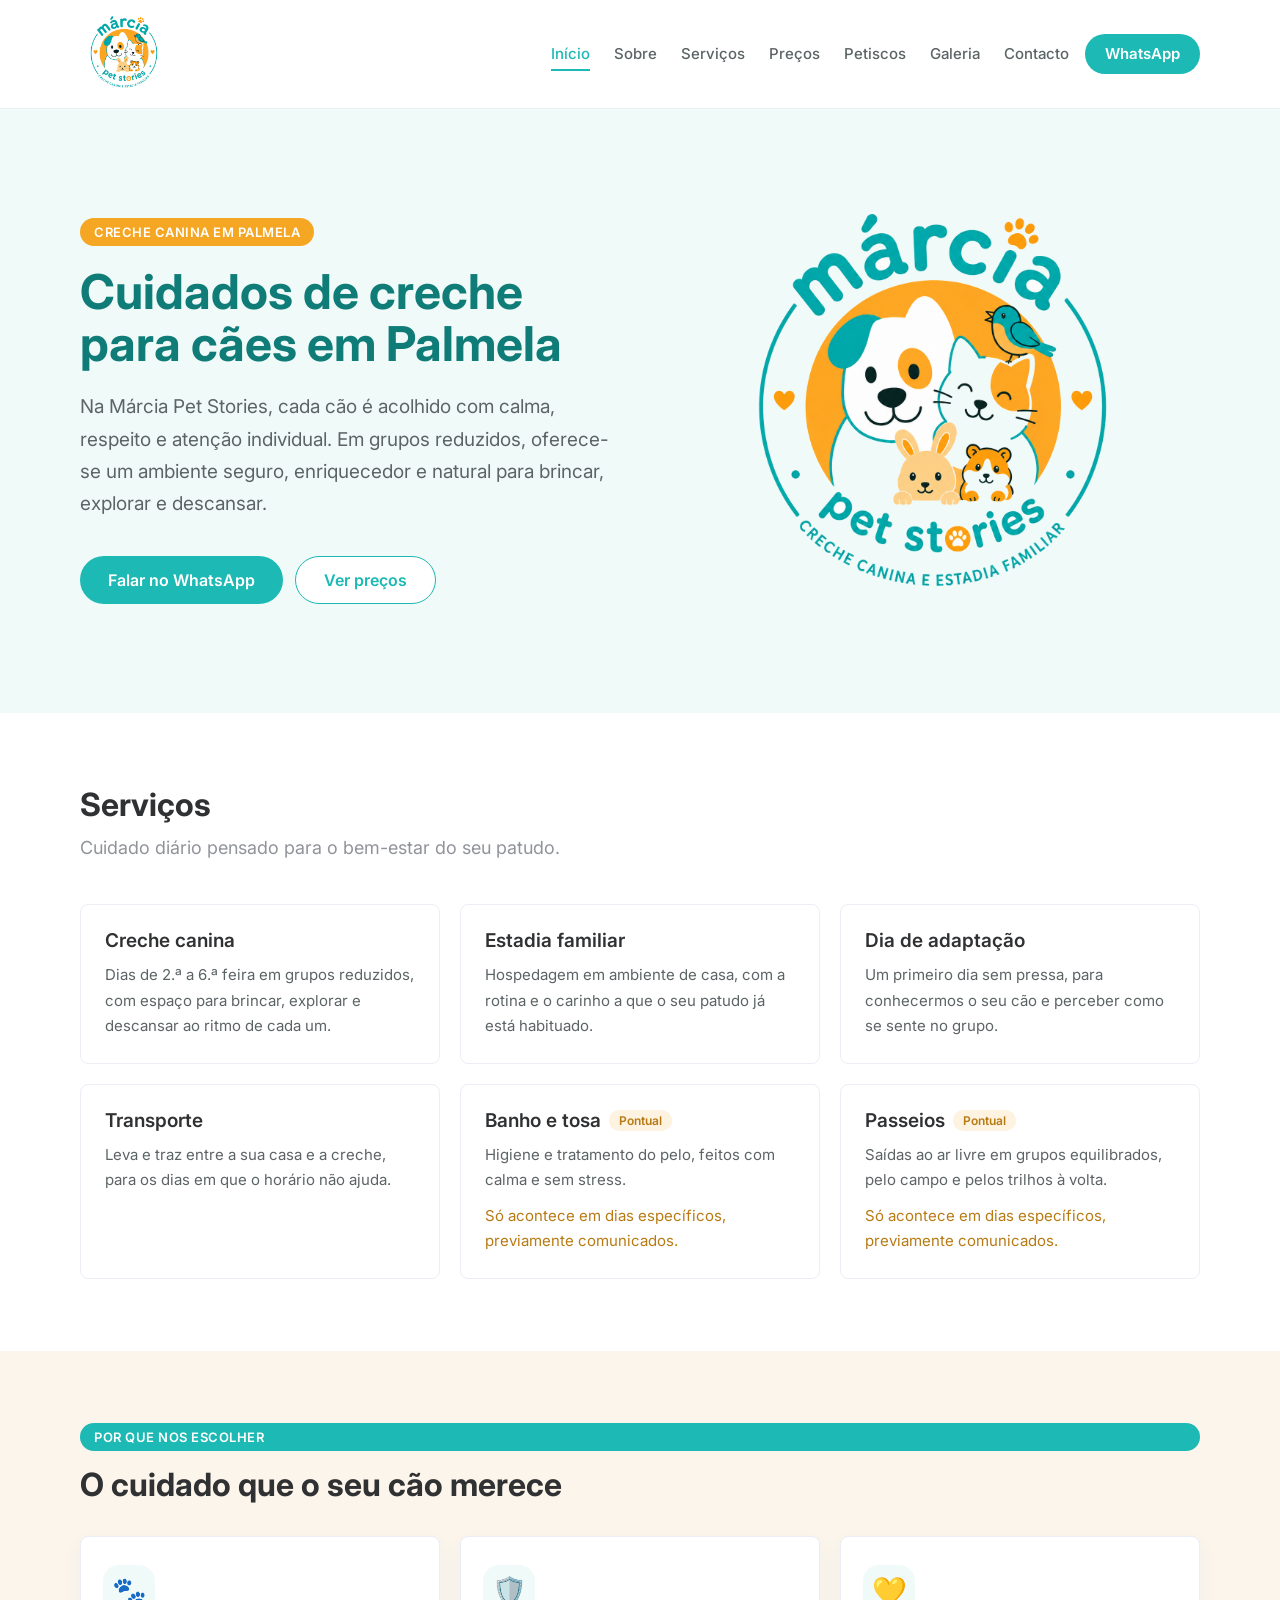
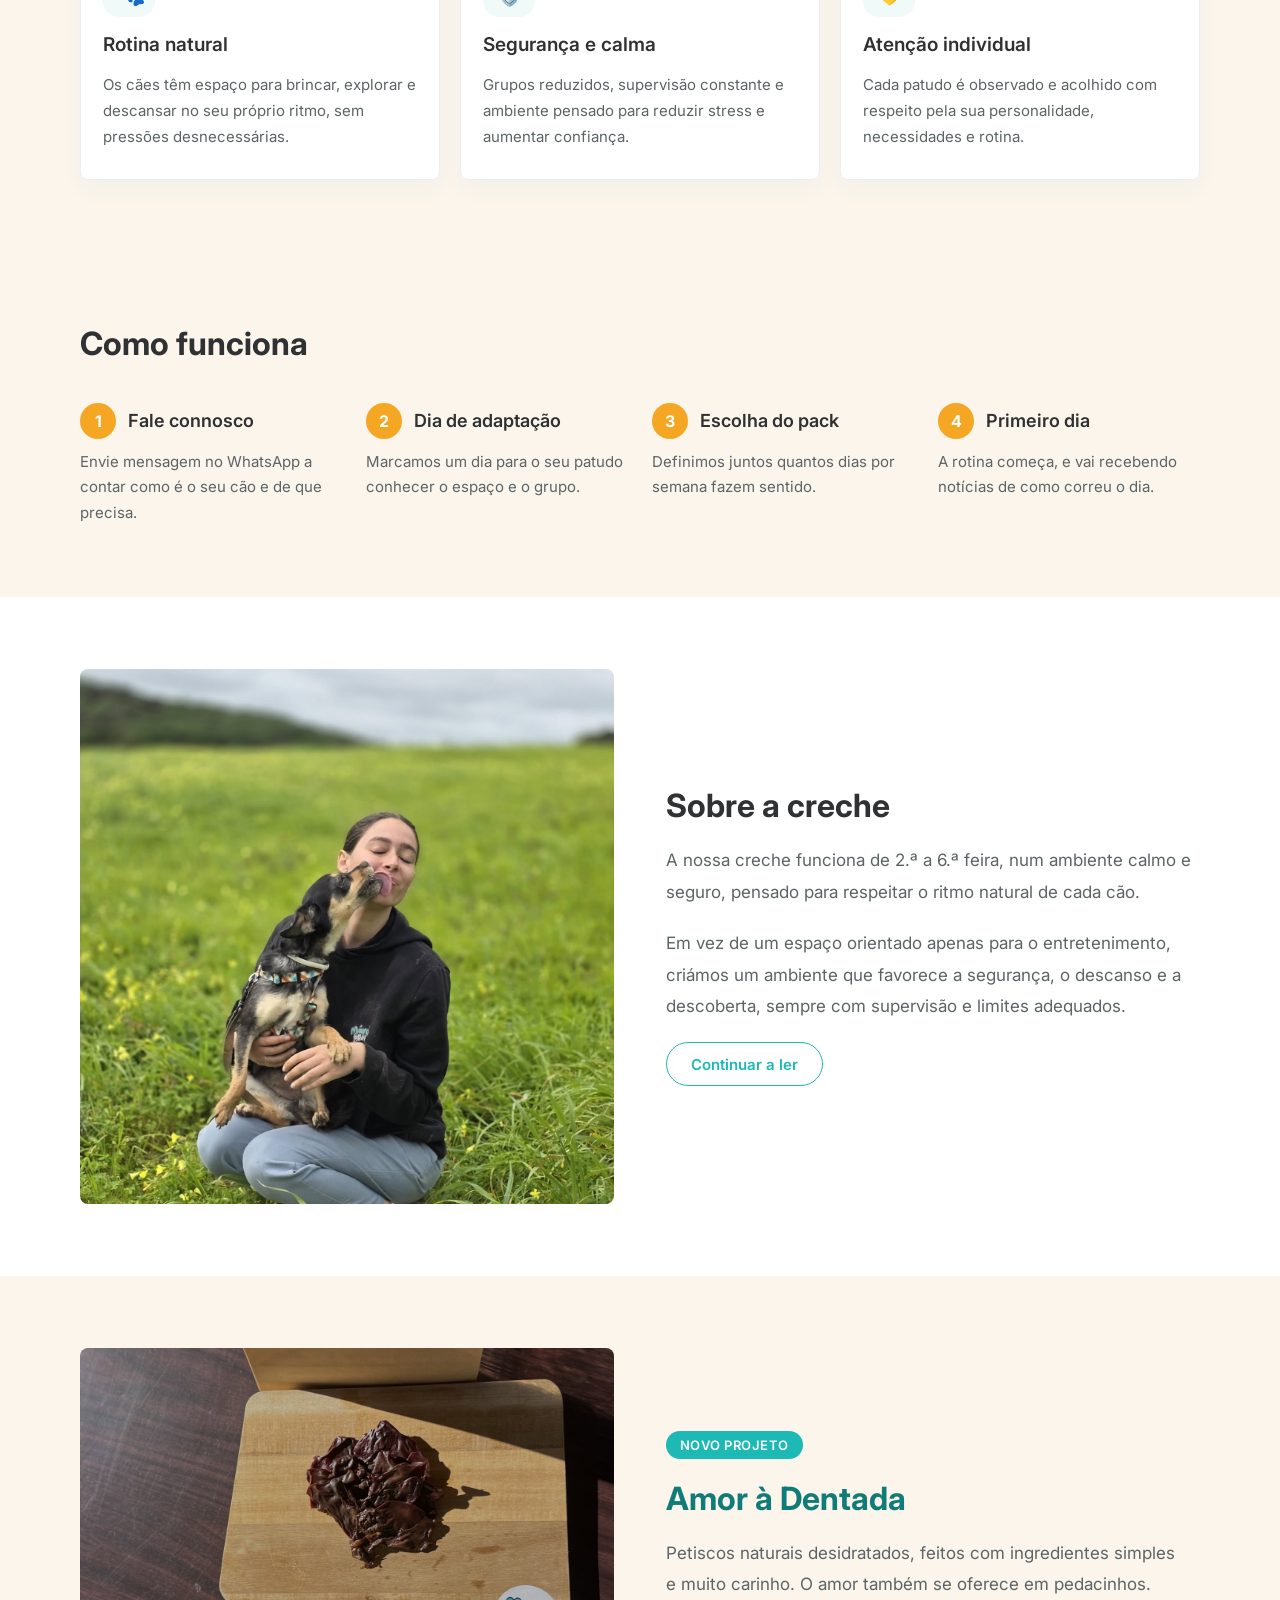
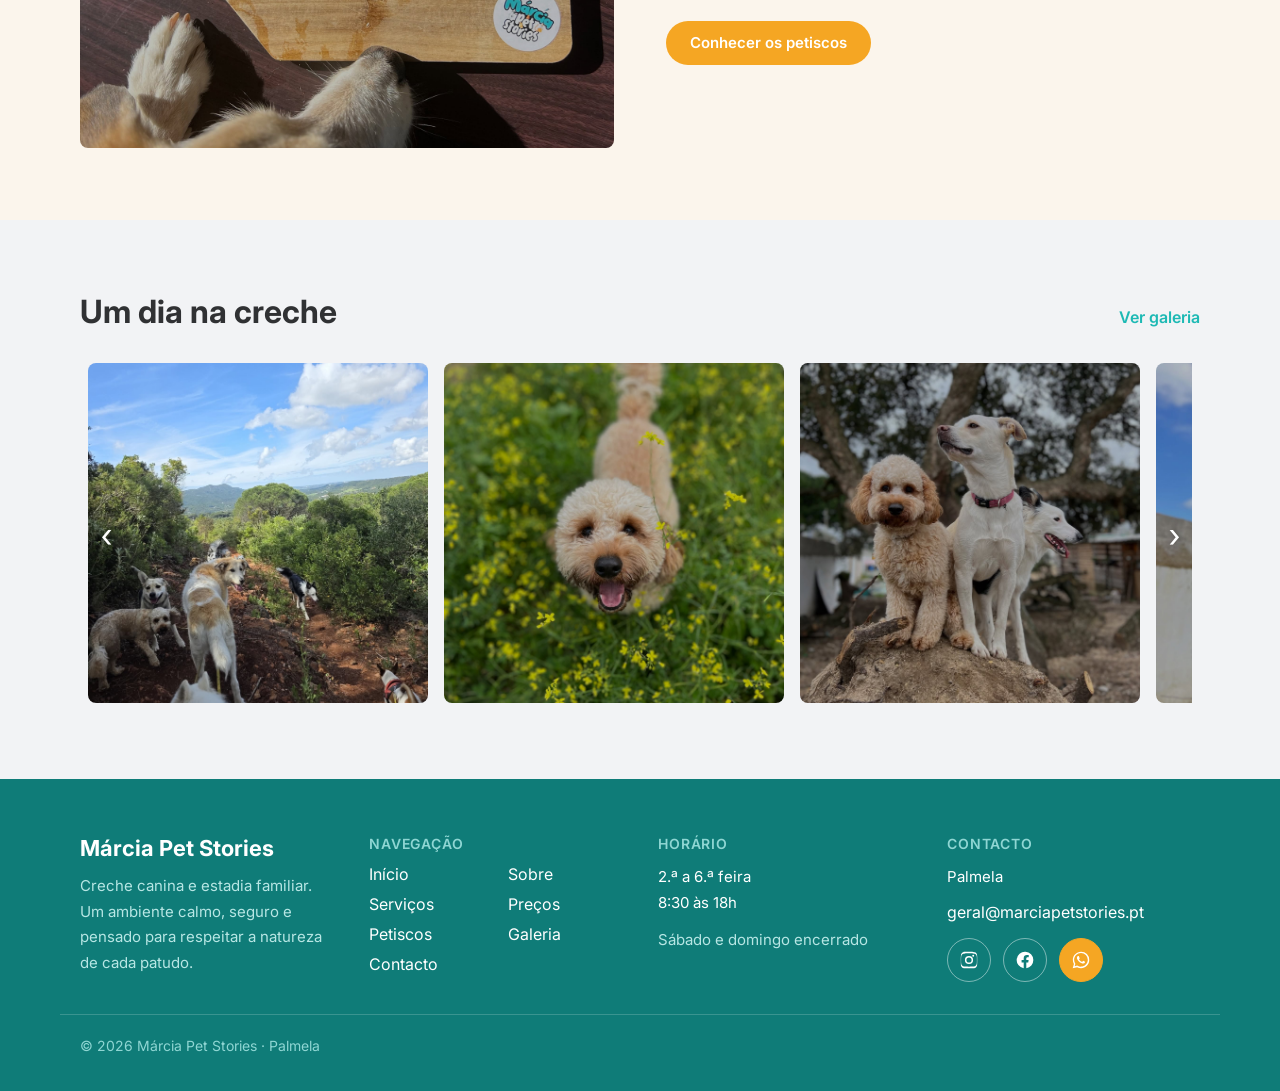
==== index.html @ 70091dde "Update index.html" ====
<!DOCTYPE html>
<html lang="pt-PT">
<head>
<meta charset="utf-8" />
<meta name="viewport" content="width=device-width, initial-scale=1" />
<meta name="theme-color" content="#1DB9B4" />
<meta name="robots" content="index,follow,max-image-preview:large,max-snippet:-1,max-video-preview:-1" />
<title>Creche canina em Palmela | Márcia Pet Stories</title>
<meta name="description" content="Creche canina em Palmela com rotina calma, grupos reduzidos, bem-estar e atenção individual para cada cão. Consulte preços, adaptação e estadia." />
<link rel="canonical" href="https://www.marciapetstories.pt/" />
<meta property="og:title" content="Creche canina em Palmela | Márcia Pet Stories" />
<meta property="og:description" content="Creche canina em Palmela com rotina calma, atenção individual e ambiente seguro para cães." />
<meta property="og:type" content="website" />
<meta property="og:url" content="https://www.marciapetstories.pt/" />
<meta property="og:image" content="https://www.marciapetstories.pt/img/logo.png" />
<meta property="og:locale" content="pt_PT" />
<meta property="og:site_name" content="Márcia Pet Stories" />
<meta name="twitter:card" content="summary_large_image" />
<meta name="twitter:title" content="Creche canina em Palmela | Márcia Pet Stories" />
<meta name="twitter:description" content="Rotina calma, grupos reduzidos e bem-estar para cães em Palmela." />
<meta name="twitter:image" content="https://www.marciapetstories.pt/img/logo.png" />
<link rel="preconnect" href="https://fonts.googleapis.com" />
<link rel="preconnect" href="https://fonts.gstatic.com" crossorigin />
<link href="https://fonts.googleapis.com/css2?family=Inter:wght@400;500;600;700&display=swap" rel="stylesheet" />
<link rel="icon" href="img/logo.png" />
<link rel="stylesheet" href="styles.css" />
<script type="application/ld+json">
{
  "@context": "https://schema.org",
  "@graph": [
    {
      "@type": "WebSite",
      "name": "Márcia Pet Stories",
      "url": "https://www.marciapetstories.pt/",
      "potentialAction": {
        "@type": "SearchAction",
        "target": "https://www.marciapetstories.pt/?q={search_term_string}",
        "query-input": "required name=search_term_string"
      }
    },
    {
      "@type": "LocalBusiness",
      "@id": "https://www.marciapetstories.pt/#business",
      "name": "Márcia Pet Stories",
      "image": "https://www.marciapetstories.pt/img/logo.png",
      "url": "https://www.marciapetstories.pt/",
      "telephone": "+351 910 688 326",
      "email": "geral@marciapetstories.pt",
      "priceRange": "€€",
      "address": {
        "@type": "PostalAddress",
        "addressLocality": "Palmela",
        "addressCountry": "PT"
      },
      "areaServed": ["Palmela", "Setúbal", "Almada"],
      "openingHoursSpecification": [{
        "@type": "OpeningHoursSpecification",
        "dayOfWeek": ["Monday", "Tuesday", "Wednesday", "Thursday", "Friday"],
        "opens": "08:30",
        "closes": "18:00"
      }],
      "sameAs": [
        "https://www.instagram.com/marciapetstories/",
        "https://www.facebook.com/profile.php?id=100092173143189"
      ]
    },
    {
      "@type": "FAQPage",
      "mainEntity": [
        {
          "@type": "Question",
          "name": "Qual é o horário da creche?",
          "acceptedAnswer": {
            "@type": "Answer",
            "text": "A creche funciona de segunda a sexta-feira, das 8:30 às 18:00."
          }
        },
        {
          "@type": "Question",
          "name": "Como são formados os grupos?",
          "acceptedAnswer": {
            "@type": "Answer",
            "text": "Os grupos são reduzidos e formados com cuidado, garantindo segurança, equilíbrio e respeito entre todos."
          }
        },
        {
          "@type": "Question",
          "name": "O meu cão pode experimentar primeiro?",
          "acceptedAnswer": {
            "@type": "Answer",
            "text": "Sim. Marcamos um dia de adaptação para conhecer o espaço, a rotina e a forma como o seu cão se sente no grupo."
          }
        }
      ]
    }
  ]
}
</script>
</head>
<body>

<header class="topo">
  <div class="wrap">
    <img class="logo" src="img/logo.png" alt="Márcia Pet Stories - creche canina em Palmela" data-ir="home" width="120" height="120" />
    <button class="icone-btn burger" id="abrir-menu" aria-label="Abrir menu">
      <svg width="22" height="22" viewBox="0 0 24 24" fill="currentColor" aria-hidden="true"><path d="M3 6h18v2H3V6Zm0 5h18v2H3v-2Zm0 5h18v2H3v-2Z"></path></svg>
    </button>
    <nav class="nav" id="nav-desktop"></nav>
    <a class="btn btn-teal btn-xs" id="wa-topo" href="https://wa.me/351910688326" target="_blank" rel="noopener noreferrer">WhatsApp</a>
  </div>
</header>

<div class="drawer" id="drawer">
  <div class="drawer-topo">
    <img class="drawer-logo" src="img/logo.png" alt="Márcia Pet Stories - creche canina em Palmela" width="120" height="120" />
    <button class="icone-btn" id="fechar-menu" aria-label="Fechar menu">
      <svg width="20" height="20" viewBox="0 0 24 24" fill="currentColor" aria-hidden="true"><path d="M18.3 5.71 12 12.01l-6.3-6.3-1.41 1.41 6.3 6.3-6.3 6.3 1.41 1.41 6.3-6.3 6.3 6.3 1.41-1.41-6.3-6.3 6.3-6.3-1.41-1.41Z"></path></svg>
    </button>
  </div>
  <nav id="nav-mobile"></nav>
  <a class="btn btn-teal wa" href="https://wa.me/351910688326" target="_blank" rel="noopener noreferrer">Falar no WhatsApp</a>
</div>

<main>
  <div class="wrap voltar" id="barra-voltar" hidden>
    <button class="btn btn-linha btn-sm" data-ir="home">← Voltar ao início</button>
  </div>

  <!-- ================= INÍCIO ================= -->
  <div class="pagina ativa" id="pg-home">
    <section class="fundo-teal hero">
      <div class="wrap duas">
        <div class="coluna">
          <span class="etiqueta laranja">Creche canina em Palmela</span>
          <h1>Cuidados de creche para cães em Palmela</h1>
          <p>Na Márcia Pet Stories, cada cão é acolhido com calma, respeito e atenção individual. Em grupos reduzidos, oferece-se um ambiente seguro, enriquecedor e natural para brincar, explorar e descansar.</p>
          <div class="social">
            <a class="btn btn-teal wa" href="https://wa.me/351910688326" target="_blank" rel="noopener noreferrer">Falar no WhatsApp</a>
            <button class="btn btn-linha" data-ir="precos">Ver preços</button>
          </div>
        </div>
        <img class="hero-logo" src="img/logo.png" alt="Márcia Pet Stories - creche canina em Palmela" width="460" height="460" loading="eager" />
      </div>
    </section>

    <section>
      <div class="wrap">
        <h2>Serviços</h2>
        <p class="sub">Cuidado diário pensado para o bem-estar do seu patudo.</p>
        <div class="grelha-servicos section-spaced" id="servicos-home"></div>
      </div>
    </section>

    <section class="fundo-creme">
      <div class="wrap">
        <div class="section-header">
          <span class="etiqueta teal">Por que nos escolher</span>
          <h2>O cuidado que o seu cão merece</h2>
        </div>
        <div class="feature-grid">
          <article class="feature-card">
            <div class="feature-icon">🐾</div>
            <h3>Rotina natural</h3>
            <p>Os cães têm espaço para brincar, explorar e descansar no seu próprio ritmo, sem pressões desnecessárias.</p>
          </article>
          <article class="feature-card">
            <div class="feature-icon">🛡️</div>
            <h3>Segurança e calma</h3>
            <p>Grupos reduzidos, supervisão constante e ambiente pensado para reduzir stress e aumentar confiança.</p>
          </article>
          <article class="feature-card">
            <div class="feature-icon">💛</div>
            <h3>Atenção individual</h3>
            <p>Cada patudo é observado e acolhido com respeito pela sua personalidade, necessidades e rotina.</p>
          </article>
        </div>
      </div>
    </section>

    <section class="fundo-creme">
      <div class="wrap">
        <h2 class="section-heading">Como funciona</h2>
        <div class="grelha-4" id="passos"></div>
      </div>
    </section>

    <section>
      <div class="wrap duas">
        <div class="foto r11"><img src="img/marcia.jpg" alt="Márcia com um dos patudos na creche canina em Palmela" width="900" height="900" loading="lazy" /></div>
        <div class="coluna">
          <h2>Sobre a creche</h2>
          <p class="lead-copy">A nossa creche funciona de 2.ª a 6.ª feira, num ambiente calmo e seguro, pensado para respeitar o ritmo natural de cada cão.</p>
          <p class="lead-copy">Em vez de um espaço orientado apenas para o entretenimento, criámos um ambiente que favorece a segurança, o descanso e a descoberta, sempre com supervisão e limites adequados.</p>
          <button class="btn btn-linha btn-sm" data-ir="sobre">Continuar a ler</button>
        </div>
      </div>
    </section>

    <section class="fundo-creme">
      <div class="wrap duas">
        <div class="foto r43"><img src="img/petisco-2.jpg" alt="Petiscos naturais desidratados Amor à Dentada" width="900" height="675" loading="lazy" /></div>
        <div class="coluna">
          <span class="etiqueta teal">Novo projeto</span>
          <h2 class="brand-title">Amor à Dentada</h2>
          <p class="lead-copy compact">Petiscos naturais desidratados, feitos com ingredientes simples e muito carinho. O amor também se oferece em pedacinhos.</p>
          <button class="btn btn-laranja btn-sm" data-ir="petiscos">Conhecer os petiscos</button>
        </div>
      </div>
    </section>

    <section class="fundo-cinza">
      <div class="wrap">
        <div class="cabeca-slider">
          <h2>Um dia na creche</h2>
          <button class="link-btn" data-ir="galeria">Ver galeria</button>
        </div>
        <div class="galeria-caixa">
          <button class="seta-flutuante esq" data-rail="rail-creche" data-dir="-1" aria-label="Anterior">‹</button>
          <button class="seta-flutuante dir" data-rail="rail-creche" data-dir="1" aria-label="Seguinte">›</button>
          <div class="rail" id="rail-creche"></div>
        </div>
      </div>
    </section>
  </div>

  <!-- ================= SOBRE ================= -->
  <div class="pagina" id="pg-sobre">
    <section class="section-tight">
      <div class="wrap duas align-start">
        <div class="coluna">
          <h2>Sobre a creche</h2>
          <p class="lead-copy">A nossa creche funciona de 2.ª a 6.ª feira num ambiente calmo, seguro e pensado para respeitar a natureza de cada cão.</p>
          <p class="lead-copy">Aqui, os cães têm espaço para brincar, explorar, observar, descansar e seguir o seu ritmo, sempre com supervisão adequada e limites que favorecem o bem-estar.</p>
          <p class="lead-copy">As atividades estão ligadas aos comportamentos naturais da espécie, promovendo bem-estar físico e emocional, sem pressões nem estímulos excessivos.</p>
          <p class="lead-copy">Os grupos são reduzidos e formados com cuidado, garantindo segurança, equilíbrio e respeito entre todos.</p>
          <p class="lead-copy">O objetivo é simples: proporcionar um dia positivo, tranquilo e enriquecedor, em que cada cão se sinta confortável, respeitado e feliz.</p>
        </div>
        <div class="foto r34"><img src="img/marcia.jpg" alt="Márcia com um dos patudos em ambiente seguro" width="900" height="1200" loading="lazy" /></div>
      </div>
    </section>
    <section>
      <div class="wrap grelha-3" id="valores"></div>
    </section>

    <section class="fundo-cinza">
      <div class="wrap">
        <div class="section-header center">
          <span class="etiqueta teal">Famílias acolhidas</span>
          <h2>Quem confia no cuidado da Márcia Pet Stories</h2>
        </div>
        <div class="testimonial-grid">
          <article class="testimonial-card">
            <div class="testimonial-photo placeholder-photo" aria-label="Foto do cão do cliente"></div>
            <p>O espaço transmite muita calma e a rotina foi pensada com muito cuidado. O nosso cão adapta-se facilmente e volta em casa muito mais tranquilo.</p>
            <div class="testimonial-author">
              <strong>Joana M.</strong>
              <span>Mãe de um cão adulto</span>
            </div>
          </article>
          <article class="testimonial-card">
            <div class="testimonial-photo placeholder-photo" aria-label="Foto do cão do cliente"></div>
            <p>Gostamos da atenção individual e da forma tranquila como os cães são recebidos. Sente-se que o bem-estar deles está mesmo no centro de tudo.</p>
            <div class="testimonial-author">
              <strong>Rui P.</strong>
              <span>Cliente recorrente</span>
            </div>
          </article>
          <article class="testimonial-card">
            <div class="testimonial-photo placeholder-photo" aria-label="Foto do cão do cliente"></div>
            <p>Uma creche que parece mais uma casa do que um espaço de atendimento. O equilíbrio entre segurança, repouso e liberdade é notável.</p>
            <div class="testimonial-author">
              <strong>Carla S.</strong>
              <span>Proprietária de 2 cães</span>
            </div>
          </article>
        </div>
      </div>
    </section>
  </div>

  <!-- ================= SERVIÇOS ================= -->
  <div class="pagina" id="pg-servicos">
    <section>
      <div class="wrap">
        <h2>Serviços</h2>
        <p class="sub">Creche, estadia e apoio no dia a dia do seu patudo.</p>
        <div class="grelha-2 service-grid" id="servicos-lista"></div>
      </div>
    </section>
    <section class="fundo-teal">
      <div class="wrap cta-panel center">
        <h2 class="brand-title">Não sabe qual o melhor para o seu cão?</h2>
        <p class="lead-copy compact center-copy">Fale connosco. Marcamos um dia de adaptação para perceber, sem pressa, o que faz sentido para o seu patudo.</p>
        <a class="btn btn-teal wa" href="https://wa.me/351910688326" target="_blank" rel="noopener noreferrer">Falar no WhatsApp</a>
      </div>
    </section>
  </div>

  <!-- ================= PREÇOS ================= -->
  <div class="pagina" id="pg-precos">
    <section>
      <div class="wrap">
        <h2>Preços</h2>
        <p class="sub">Packs mensais de creche, de 2.ª a 6.ª feira.</p>
        <div class="grelha-5 pricing-grid" id="packs"></div>

        <div class="avulso">
          <div class="avulso-copy">
            <h3 class="avulso-title">Dias avulso</h3>
            <p>Estes dias avulso são apenas para clientes que têm plano mensal, caso precisem de algum dia extra.</p>
          </div>
          <div class="avulso-price">
            <span class="avulso-label">2.ª a 6.ª feira</span>
            <span class="valor">13€</span>
          </div>
        </div>

        <h2 class="faq-title">Perguntas frequentes</h2>
        <div class="faq" id="faq"></div>
      </div>
    </section>
  </div>

  <!-- ================= PETISCOS ================= -->
  <div class="pagina" id="pg-petiscos">
    <section class="fundo-creme hero">
      <div class="wrap duas">
        <div class="coluna">
          <span class="etiqueta teal">Novo projeto</span>
          <h2>Amor à Dentada</h2>
          <p class="pet-subtitle">Petiscos naturais desidratados.</p>
          <p class="lead-copy">O amor também se oferece em pedacinhos.</p>
          <button type="button" class="btn btn-laranja" data-scroll="loja-inicio">Fazer encomenda</button>
        </div>
        <div class="foto r43"><img src="img/petisco-1.jpg" alt="Saqueta de petiscos naturais para cães" width="900" height="675" loading="lazy" /></div>
      </div>
    </section>

    <section>
      <div class="wrap">
        <h2>A história da marca</h2>
        <div class="story-block">
          <p class="lead-copy">O Amor à Dentada nasceu oficialmente hoje.</p>
          <p class="lead-copy">Os nossos desidratados já fizeram parte da Márcia Pet Stories no passado, mas sentíamos que lhes faltava uma identidade própria.</p>
          <p class="lead-copy">Hoje regressam com um nome que diz exatamente aquilo que queremos transmitir: o amor também se oferece em pedacinhos.</p>
          <p class="lead-copy">Feitos com ingredientes simples, naturais e muito carinho, para que cada dentada seja mais do que um petisco, seja uma forma de cuidar.</p>
          <p class="brand-line">Bem-vindos ao Amor à Dentada 🩵</p>
        </div>
      </div>
    </section>

    <section class="section-no-top" id="loja-inicio">
      <div class="wrap">
        <h2 class="store-title">Escolha os seus petiscos</h2>
        <p class="sub small-sub">Adicione ao carrinho e finalize a encomenda no WhatsApp.</p>
        <div class="loja shop-spacing" id="loja"></div>
      </div>
    </section>

    <section class="fundo-cinza">
      <div class="wrap">
        <h2 class="gallery-title">Os petiscos</h2>
        <div class="galeria-caixa">
          <button class="seta-flutuante esq" data-rail="fotos-petiscos" data-dir="-1" aria-label="Anterior">‹</button>
          <button class="seta-flutuante dir" data-rail="fotos-petiscos" data-dir="1" aria-label="Seguinte">›</button>
          <div class="rail" id="fotos-petiscos"></div>
        </div>
      </div>
    </section>

    <section class="fundo-creme">
      <div class="wrap cta-panel center compact-panel">
        <h2 class="brand-title">Quer experimentar?</h2>
        <p class="lead-copy compact center-copy">Escolha os seus petiscos e finalizamos a encomenda no WhatsApp.</p>
        <button type="button" class="btn btn-laranja" data-scroll="loja-inicio">Fazer encomenda</button>
      </div>
    </section>
  </div>

  <!-- ================= GALERIA ================= -->
  <div class="pagina" id="pg-galeria">
    <section>
      <div class="wrap">
        <h2>Galeria</h2>
        <p class="sub">Momentos reais dos nossos patudos.</p>
        <div class="galeria-caixa gallery-spacing">
          <button class="seta-flutuante esq" data-rail="rail-galeria" data-dir="-1" aria-label="Anterior">‹</button>
          <button class="seta-flutuante dir" data-rail="rail-galeria" data-dir="1" aria-label="Seguinte">›</button>
          <div class="rail" id="rail-galeria"></div>
        </div>
      </div>
    </section>
  </div>

  <!-- ================= CONTACTO ================= -->
  <div class="pagina" id="pg-contacto">
    <section>
      <div class="wrap">
        <h2>Contacto</h2>
        <p class="sub">Conte-nos sobre o seu patudo. Respondemos por WhatsApp.</p>
        <div class="duas contact-layout">

          <form class="form" id="form-reserva">
            <h2 class="contact-title">Pedido de reserva</h2>
            <div class="campo">
              <label for="f-nome">O seu nome</label>
              <input id="f-nome" name="nome" placeholder="Nome" />
            </div>
            <div class="campo">
              <label for="f-cao">Nome do cão</label>
              <input id="f-cao" name="cao" placeholder="Nome do patudo" />
            </div>
            <div class="campo">
              <label for="f-servico">Serviço</label>
              <select id="f-servico" name="servico">
                <option>Creche canina</option>
                <option>Estadia familiar</option>
                <option>Dia de adaptação</option>
                <option>Transporte</option>
                <option>Banho e tosa</option>
                <option>Passeios</option>
              </select>
            </div>
            <div class="campo">
              <label for="f-msg">Mensagem</label>
              <textarea id="f-msg" name="msg" rows="4" placeholder="Conte-nos um pouco sobre o seu cão e a sua necessidade"></textarea>
            </div>
            <button type="submit" class="btn btn-teal btn-sm">Enviar por WhatsApp</button>
          </form>

          <div class="contact-stack">
            <div class="caixa-teal">
              <h2>Horário</h2>
              <p class="contact-copy">A creche funciona de 2.ª a 6.ª feira, das 8:30 às 18h.</p>
              <p class="contact-copy"><a id="email-link" href="mailto:geral@marciapetstories.pt">geral@marciapetstories.pt</a></p>
              <div class="social">
                <a class="cheio wa" href="https://wa.me/351910688326" target="_blank" rel="noopener noreferrer" aria-label="WhatsApp"></a>
                <a class="linha ig" href="https://www.instagram.com/marciapetstories/" target="_blank" rel="noopener noreferrer" aria-label="Instagram"></a>
                <a class="linha fb" href="https://www.facebook.com/profile.php?id=100092173143189" target="_blank" rel="noopener noreferrer" aria-label="Facebook"></a>
              </div>
            </div>
            <div class="mapa-caixa">
              <header>
                <h2 class="map-title">Onde estamos</h2>
                <p class="map-local">Palmela</p>
              </header>
              <iframe title="Mapa de Palmela" loading="lazy" referrerpolicy="no-referrer-when-downgrade" src="https://www.openstreetmap.org/export/embed.html?bbox=-8.95%2C38.54%2C-8.85%2C38.60&amp;layer=mapnik"></iframe>
            </div>
          </div>
        </div>
      </div>
    </section>
  </div>
</main>

<footer>
  <div class="wrap grelha">
    <div class="bloco">
      <span class="marca">Márcia Pet Stories</span>
      <span class="claro">Creche canina e estadia familiar. Um ambiente calmo, seguro e pensado para respeitar a natureza de cada patudo.</span>
    </div>
    <div class="bloco">
      <span class="rotulo">Navegação</span>
      <div class="nav-rodape" id="nav-rodape"></div>
    </div>
    <div class="bloco">
      <span class="rotulo">Horário</span>
      <span class="footer-meta">2.ª a 6.ª feira<br />8:30 às 18h</span>
      <span class="claro">Sábado e domingo encerrado</span>
    </div>
    <div class="bloco">
      <span class="rotulo">Contacto</span>
      <span class="footer-meta">Palmela</span>
      <a id="email-rodape" href="mailto:geral@marciapetstories.pt">geral@marciapetstories.pt</a>
      <div class="social redes footer-social">
        <a class="ig" href="https://www.instagram.com/marciapetstories/" target="_blank" rel="noopener noreferrer" aria-label="Instagram"></a>
        <a class="fb" href="https://www.facebook.com/profile.php?id=100092173143189" target="_blank" rel="noopener noreferrer" aria-label="Facebook"></a>
        <a class="cheio wa" href="https://wa.me/351910688326" target="_blank" rel="noopener noreferrer" aria-label="WhatsApp"></a>
      </div>
    </div>
  </div>
  <div class="wrap fim">
    <span>© <span id="ano"></span> Márcia Pet Stories · Palmela</span>
  </div>
</footer>

<button type="button" class="fab-carrinho" id="fab-carrinho" hidden aria-label="Ver carrinho">
  <svg width="22" height="22" viewBox="0 0 24 24" fill="currentColor" aria-hidden="true"><path d="M2 3h3.2l.9 3.6H21l-2.2 8.1a2 2 0 0 1-1.93 1.47H8.9a2 2 0 0 1-1.94-1.5L4.44 5H2V3Zm4.6 5.6 1.6 6.4h8.4l1.7-6.4H6.6ZM9 18.5a1.75 1.75 0 1 1 0 3.5 1.75 1.75 0 0 1 0-3.5Zm7.5 0a1.75 1.75 0 1 1 0 3.5 1.75 1.75 0 0 1 0-3.5Z"></path></svg>
  <span id="fab-contador">0</span>
</button>

<div class="aviso-add" id="aviso-add" role="status" hidden></div>

<div class="carrinho-overlay" id="carrinho-overlay" hidden></div>
<aside class="carrinho" id="carrinho" aria-label="A sua encomenda">
  <div class="carrinho-topo">
    <h3>A sua encomenda</h3>
    <button class="icone-btn" id="fechar-carrinho" type="button" aria-label="Fechar">
      <svg width="20" height="20" viewBox="0 0 24 24" fill="currentColor" aria-hidden="true"><path d="M18.3 5.71 12 12.01l-6.3-6.3-1.41 1.41 6.3 6.3-6.3 6.3 1.41 1.41 6.3-6.3 6.3 6.3 1.41-1.41-6.3-6.3 6.3-6.3-1.41-1.41Z"></path></svg>
    </button>
  </div>
  <div class="carrinho-corpo" id="carrinho-corpo"></div>
</aside>

<script src="script.js"></script>
</body>
</html>
---- styles.css ----
/* Márcia Pet Stories — estilos */

html { scroll-behavior: auto; }

:root {
  --teal: #1DB9B4;
  --teal-dark: #0F7C78;
  --teal-soft: #F0FAF9;
  --teal-tint: #E8F8F7;
  --laranja: #F5A623;
  --laranja-dark: #B87A12;
  --creme: #FBF5EC;
  --texto: #303133;
  --texto-2: #5c6466;
  --texto-3: #909399;
  --borda: #EBEEF5;
  --borda-forte: #DCDFE6;
  --fundo: #F2F3F5;
  --raio: 8px;
  --ease: cubic-bezier(.645, .045, .355, 1);
}

*, *::before, *::after { box-sizing: border-box; }

body {
  margin: 0;
  background: #fff;
  font-family: Inter, 'Helvetica Neue', Helvetica, Arial, sans-serif;
  color: var(--texto);
  -webkit-font-smoothing: antialiased;
}

a { color: var(--teal); text-decoration: none; }
a:hover { color: #17968f; }
img { display: block; }
input, textarea, select, button { font-family: inherit; }

.wrap { max-width: 1160px; margin: 0 auto; padding-left: 20px; padding-right: 20px; }
.pagina { display: none; }
.pagina.ativa { display: block; }
.section-spaced { margin-top: 40px; }
.section-heading { margin-bottom: 40px; }
.section-tight { padding-bottom: 24px; }
.align-start { align-items: start; }
.lead-copy { font-size: 17px; line-height: 1.85; }
.compact { max-width: 30em; }
.center-copy { max-width: 34em; }
.brand-title { color: var(--teal-dark); }
.story-block { display: flex; flex-direction: column; gap: 20px; max-width: 56em; margin-top: 24px; }
.brand-line { font-size: 19px; line-height: 1.7; color: var(--teal-dark); font-weight: 600; }
.pet-subtitle { font-size: clamp(17px,2.2vw,20px); line-height: 1.6; color: #8a6a3a; font-weight: 500; }
.section-no-top { padding-top: 0; }
.service-grid { margin-top: 48px; }
.pricing-grid { margin-top: 48px; }
.gallery-spacing { margin-top: 48px; }
.contact-layout { align-items: start; margin-top: 48px; }
.contact-stack { display: flex; flex-direction: column; gap: 20px; }
.contact-title { font-size: 22px; }
.contact-copy { font-size: 16px; line-height: 1.75; }
.map-title { font-size: 20px; margin-bottom: 4px; }
.map-local { font-size: 15px; color: var(--texto-3); }
.avulso-copy { display: flex; flex-direction: column; gap: 6px; }
.avulso-title { font-size: 20px; }
.avulso-price { display: flex; align-items: baseline; gap: 10px; }
.avulso-label { font-size: 15px; color: #7a6a4d; }
.faq-title { margin: 64px 0 24px; }
.store-title { font-size: clamp(23px,3.4vw,30px); }
.small-sub { font-size: 16px; }
.shop-spacing { margin-top: 32px; }
.gallery-title { font-size: clamp(23px,3.4vw,30px); margin-bottom: 32px; }
.section-header { display: flex; flex-direction: column; gap: 14px; margin-bottom: 32px; }
.section-header.center { align-items: center; text-align: center; }
.section-header h2 { margin: 0; }
.feature-grid { display: grid; grid-template-columns: repeat(auto-fit, minmax(220px, 1fr)); gap: 20px; }
.feature-card {
  background: #fff;
  border: 1px solid var(--borda);
  border-radius: var(--raio);
  padding: 28px 22px;
  display: flex;
  flex-direction: column;
  gap: 16px;
  box-shadow: 0 8px 24px rgba(16, 124, 120, .04);
}
.feature-icon {
  width: 52px;
  height: 52px;
  border-radius: 16px;
  background: var(--teal-soft);
  display: flex;
  align-items: center;
  justify-content: center;
  font-size: 28px;
}
.feature-card h3 { font-size: 19px; color: var(--texto); }
.feature-card p { font-size: 15px; line-height: 1.75; }
.testimonial-grid { display: grid; grid-template-columns: repeat(auto-fit, minmax(220px, 1fr)); gap: 20px; }
.testimonial-card {
  background: #fff;
  border: 1px solid var(--borda);
  border-radius: var(--raio);
  padding: 18px 18px 20px;
  display: flex;
  flex-direction: column;
  gap: 14px;
  box-shadow: 0 6px 18px rgba(48, 49, 51, .04);
}
.testimonial-photo {
  width: 100%;
  aspect-ratio: 4 / 3;
  border-radius: 12px;
  overflow: hidden;
  background: linear-gradient(135deg, #dff8f6, #f7f0df);
  border: 1px solid rgba(16, 124, 120, .12);
}
.placeholder-photo {
  position: relative;
  display: flex;
  align-items: center;
  justify-content: center;
}
.placeholder-photo::before {
  content: "🐶";
  font-size: 42px;
  opacity: 0.6;
}
.testimonial-card p {
  margin: 0;
  font-size: 15px;
  line-height: 1.8;
  color: var(--texto-2);
}
.testimonial-author {
  display: flex;
  flex-direction: column;
  gap: 4px;
  margin-top: auto;
  padding-top: 6px;
  border-top: 1px solid var(--borda);
}
.testimonial-author strong { font-size: 15px; color: var(--texto); }
.testimonial-author span { font-size: 13px; color: var(--texto-3); }
.cta-panel { max-width: 900px; text-align: center; display: flex; flex-direction: column; align-items: center; gap: 20px; }
.compact-panel { gap: 18px; }
.footer-meta { font-size: 15px; line-height: 1.7; }
.footer-social { padding-top: 4px; }
.drawer-logo { height: 64px; width: auto; }

/* ---------- Cabeçalho ---------- */
.topo {
  position: sticky;
  top: 0;
  z-index: 50;
  background: rgba(255, 255, 255, .96);
  border-bottom: 1px solid var(--borda);
}
.topo .wrap {
  display: flex;
  align-items: center;
  gap: 16px;
  padding-top: 10px;
  padding-bottom: 10px;
  flex-wrap: wrap;
}
.logo { height: clamp(56px, 9vw, 88px); width: auto; cursor: pointer; }
.nav {
  display: flex;
  gap: clamp(12px, 2vw, 24px);
  margin-left: auto;
  flex-wrap: wrap;
  justify-content: flex-end;
}
.nav a,
.nav button {
  padding: 6px 0;
  background: none;
  border: none;
  border-bottom: 2px solid transparent;
  color: var(--texto-2);
  font-size: 15px;
  font-weight: 500;
  cursor: pointer;
  transition: color .2s, transform .2s var(--ease), font-weight .2s;
  text-decoration: none;
  display: inline-flex;
  align-items: center;
}
.nav a:hover,
.nav button:hover { transform: scale(1.08); font-weight: 700; color: var(--teal); }
.nav a.atual,
.nav button.atual { color: var(--teal); border-bottom-color: var(--teal); }

.icone-btn {
  display: inline-flex;
  align-items: center;
  justify-content: center;
  width: 44px;
  height: 44px;
  border-radius: 22px;
  background: #fff;
  border: 1px solid var(--borda-forte);
  color: var(--teal);
  cursor: pointer;
}
.burger { display: inline-flex; margin-left: auto; }

/* ---------- Botões ---------- */
.btn {
  display: inline-flex;
  align-items: center;
  justify-content: center;
  height: 48px;
  padding: 0 28px;
  border-radius: 24px;
  font-size: 16px;
  font-weight: 600;
  border: none;
  cursor: pointer;
  transition: transform .2s var(--ease), font-weight .2s, background .2s, color .2s;
}
.btn:hover { transform: scale(1.06); font-weight: 700; }
.btn { text-align: center; height: auto; min-height: 48px; padding-top: 10px; padding-bottom: 10px; line-height: 1.3; }
.btn-sm { min-height: 44px; }
.btn-xs { min-height: 40px; }
.btn-teal { background: var(--teal); color: #fff; }
.btn-teal:hover { color: #fff; }
.btn-laranja { background: var(--laranja); color: #fff; }
.btn-laranja:hover { color: #fff; }
.btn-linha { background: #fff; color: var(--teal); border: 1px solid var(--teal); }
.btn-sm { height: auto; padding-left: 24px; padding-right: 24px; border-radius: 22px; font-size: 15px; }
.btn-xs { height: auto; padding-left: 20px; padding-right: 20px; border-radius: 20px; font-size: 15px; white-space: nowrap; }

.voltar { padding-top: 20px; padding-bottom: 24px; }

/* ---------- Menu mobile ---------- */
.drawer {
  position: fixed;
  top: 0;
  right: 0;
  bottom: 0;
  width: 66.6667%;
  z-index: 100;
  background: #fff;
  display: none;
  flex-direction: column;
  padding: 20px;
  overflow-y: auto;
  box-shadow: 0 0 24px rgba(0, 0, 0, .18);
}
.drawer.aberto { display: flex; }
.drawer-topo { display: flex; align-items: center; justify-content: space-between; gap: 16px; }
.drawer nav { display: flex; flex-direction: column; padding-top: 32px; }
.drawer nav a,
.drawer nav button {
  background: none;
  border: none;
  border-bottom: 1px solid var(--borda);
  padding: 18px 4px;
  color: var(--texto-2);
  font-size: 19px;
  font-weight: 600;
  text-align: left;
  cursor: pointer;
  text-decoration: none;
  display: block;
}
.drawer nav a.atual,
.drawer nav button.atual { color: var(--teal); }
.drawer .btn { margin-top: 32px; min-height: 52px; border-radius: 26px; font-size: 17px; text-align: center; }

/* ---------- Secções ---------- */
section { padding-top: clamp(44px, 7vw, 72px); padding-bottom: clamp(44px, 7vw, 72px); }
.fundo-teal { background: var(--teal-soft); }
.fundo-creme { background: var(--creme); }
.fundo-cinza { background: var(--fundo); }

h1 { margin: 0; font-size: clamp(30px, 5.4vw, 48px); line-height: 1.1; font-weight: 700; }
h2 { margin: 0; font-size: clamp(24px, 3.6vw, 32px); font-weight: 700; }
h3 { margin: 0; font-size: 19px; font-weight: 600; }
p { margin: 0; line-height: 1.8; color: var(--texto-2); }

.sub { font-size: 18px; color: var(--texto-3); margin-top: 8px; }
.duas {
  display: grid;
  grid-template-columns: 1fr;
  gap: clamp(28px, 4vw, 56px);
  align-items: center;
}
.coluna { display: flex; flex-direction: column; gap: 20px; align-items: flex-start; }

.etiqueta {
  display: inline-block;
  font-size: 13px;
  font-weight: 600;
  letter-spacing: .04em;
  text-transform: uppercase;
  padding: 6px 14px;
  border-radius: 20px;
  color: #fff;
}
.etiqueta.laranja { background: var(--laranja); }
.etiqueta.teal { background: var(--teal); }

.hero h1 { color: var(--teal-dark); text-wrap: balance; max-width: 573px; }
.hero p { font-size: clamp(16px, 2vw, 19px); line-height: 1.7; max-width: 570px; }
.hero .social { margin-top: 16px; }
.hero-logo { width: 100%; max-width: 460px; height: auto; margin: 0 auto; }

.foto { border-radius: var(--raio); overflow: hidden; background: var(--borda); }
.foto img { width: 100%; height: 100%; object-fit: cover; }
.r43 { aspect-ratio: 4/3; }
.r11 { aspect-ratio: 1/1; }
.r34 { aspect-ratio: 3/4; }

/* ---------- Cartões ---------- */
.grelha-3 { display: grid; grid-template-columns: 1fr; gap: 20px; }
.grelha-2 { display: grid; grid-template-columns: 1fr; gap: 20px; }
.grelha-4 { display: grid; grid-template-columns: 1fr; gap: 24px; }
.grelha-5 { display: grid; grid-template-columns: 1fr; gap: 16px; }
.grelha-fotos { display: grid; grid-template-columns: 1fr; gap: 16px; }

.cartao {
  background: #fff;
  border: 1px solid var(--borda);
  border-radius: var(--raio);
  padding: 24px;
  display: flex;
  flex-direction: column;
  gap: 10px;
}
.numero {
  width: 44px;
  height: 44px;
  border-radius: 22px;
  background: var(--teal-tint);
  display: flex;
  align-items: center;
  justify-content: center;
  color: var(--teal);
  font-size: 18px;
  font-weight: 700;
  flex: none;
}
.numero.laranja { background: var(--laranja); color: #fff; width: 36px; height: 36px; font-size: 16px; }
.titulo-linha { display: flex; align-items: center; gap: 8px; flex-wrap: wrap; }
.tag-pontual {
  background: #FDF3E0;
  color: var(--laranja-dark);
  font-size: 12px;
  font-weight: 600;
  padding: 3px 10px;
  border-radius: 20px;
}
.nota { font-size: 14px; line-height: 1.6; color: var(--laranja-dark); }
.cartao p, .passo p { font-size: 15px; line-height: 1.7; }
.passo { display: flex; flex-direction: column; gap: 10px; }
.passo-topo { display: flex; align-items: center; gap: 12px; }
.passo-topo .numero { flex: none; }

/* ---------- Preços ---------- */
.pack {
  background: #fff;
  border: 1px solid var(--borda);
  border-radius: var(--raio);
  padding: 28px 20px;
  display: flex;
  flex-direction: column;
  gap: 12px;
  align-items: center;
  text-align: center;
}
.pack.destaque { border-color: var(--teal); }
.pack .freq { font-size: 13px; font-weight: 600; letter-spacing: .04em; text-transform: uppercase; color: var(--texto-3); }
.pack .valor { font-size: clamp(30px, 4vw, 38px); font-weight: 700; color: var(--teal-dark); line-height: 1; }
.pack .mes { font-size: 14px; color: var(--texto-3); }
.pack .top { background: var(--laranja); color: #fff; font-size: 12px; font-weight: 600; padding: 4px 12px; border-radius: 20px; }

.avulso {
  margin-top: 32px;
  background: #FFF8EC;
  border: 1px solid #F7DFB4;
  border-radius: var(--raio);
  padding: 28px;
  display: flex;
  flex-wrap: wrap;
  gap: 24px;
  align-items: center;
  justify-content: space-between;
}
.avulso p { font-size: 15px; line-height: 1.7; color: #7a6a4d; max-width: 46em; }
.avulso .valor { font-size: clamp(28px, 3.8vw, 34px); font-weight: 700; color: var(--laranja-dark); }

/* ---------- FAQ ---------- */
.faq { display: flex; flex-direction: column; gap: 12px; max-width: 820px; }
.faq-item { background: #fff; border: 1px solid var(--borda); border-radius: var(--raio); overflow: hidden; }
.faq-item button {
  width: 100%;
  text-align: left;
  background: none;
  border: none;
  padding: 20px 24px;
  font-size: 17px;
  font-weight: 600;
  color: var(--texto);
  cursor: pointer;
  display: flex;
  justify-content: space-between;
  gap: 16px;
  align-items: center;
}
.faq-item button span { color: var(--teal); font-size: 20px; font-weight: 400; flex: none; }
.faq-item p { padding: 0 24px 22px; font-size: 16px; line-height: 1.75; display: none; }
.faq-item.aberto p { display: block; }

/* ---------- Sliders ---------- */
.rail {
  display: flex;
  gap: 16px;
  overflow-x: auto;
  scroll-snap-type: x mandatory;
  scrollbar-width: none;
  padding-bottom: 4px;
}
.rail::-webkit-scrollbar { display: none; }
.rail > * { flex: none; width: clamp(220px, 30vw, 340px); scroll-snap-align: start; }
.setas { display: flex; gap: 10px; align-items: center; }
.seta {
  width: 40px;
  height: 40px;
  border-radius: 20px;
  background: #fff;
  border: 1px solid var(--borda-forte);
  color: var(--teal);
  font-size: 18px;
  cursor: pointer;
  transition: border-color .2s;
}
.seta:hover { border-color: var(--teal); }
.cabeca-slider {
  display: flex;
  align-items: baseline;
  justify-content: space-between;
  gap: 24px;
  margin-bottom: 32px;
  flex-wrap: wrap;
}
.link-btn { background: none; border: none; color: var(--teal); font-size: 16px; font-weight: 600; cursor: pointer; padding: 0 0 0 8px; }

.galeria-caixa { position: relative; padding: 0 8px; }
.seta-flutuante {
  display: flex;
  position: absolute;
  top: 50%;
  transform: translateY(-50%);
  z-index: 2;
  width: 44px;
  height: 44px;
  align-items: center;
  justify-content: center;
  background: transparent;
  border: none;
  color: #fff;
  font-size: 34px;
  line-height: 1;
  cursor: pointer;
  text-shadow: 0 1px 6px rgba(0, 0, 0, .5);
}
.seta-flutuante.esq { left: 4px; }
.seta-flutuante.dir { right: 4px; }

#rail-galeria > *, #fotos-petiscos > * { width: clamp(240px, 26vw, 320px); }
.grelha-servicos { display: grid; grid-template-columns: repeat(auto-fit, minmax(320px, 1fr)); gap: 20px; }
@media (max-width: 600px) {
  #rail-galeria > *, #fotos-petiscos > * { width: 100%; }
}

/* ---------- Petiscos ---------- */
.catalogo { display: grid; grid-template-columns: repeat(auto-fit, minmax(260px, 1fr)); gap: 20px; align-items: start; }
.grupo { background: #fff; border: 1px solid var(--borda); border-radius: var(--raio); overflow: hidden; }
.grupo header { padding: 18px 24px; background: var(--creme); border-bottom: 1px solid #F0E3CE; }
.grupo header h3 { font-size: 17px; color: #8a6a3a; }
.grupo ul { list-style: none; margin: 0; padding: 8px 24px 20px; }
.grupo li { padding: 14px 0; border-bottom: 1px solid #F5F7FA; display: flex; flex-direction: column; gap: 4px; }
.grupo li strong { font-size: 16px; font-weight: 600; }
.grupo li span { font-size: 15px; color: var(--texto-2); }

/* ---------- Contacto ---------- */
.form {
  background: #fff;
  border: 1px solid var(--borda);
  border-radius: var(--raio);
  padding: clamp(20px, 4vw, 32px);
  display: flex;
  flex-direction: column;
  gap: 20px;
}
.campo { display: flex; flex-direction: column; gap: 6px; }
.campo label { font-size: 14px; font-weight: 500; color: var(--texto-2); }
.campo input, .campo select, .campo textarea {
  border: 1px solid var(--borda-forte);
  border-radius: 4px;
  font-size: 15px;
  color: var(--texto);
  outline: none;
  padding: 0 12px;
  height: 40px;
}
.campo textarea { padding: 10px 12px; height: auto; resize: vertical; }
.campo input:focus, .campo select:focus, .campo textarea:focus { border-color: var(--teal); }

.caixa-teal { background: var(--teal-soft); border-radius: var(--raio); padding: 28px; display: flex; flex-direction: column; gap: 14px; align-items: flex-start; }
.caixa-teal h2 { font-size: 22px; color: var(--teal-dark); }
.mapa-caixa { border: 1px solid var(--borda); border-radius: var(--raio); overflow: hidden; }
.mapa-caixa header { padding: 20px 24px; border-bottom: 1px solid var(--borda); }
.mapa-caixa iframe { display: block; width: 100%; height: 260px; border: 0; }
.social { display: flex; gap: 12px; flex-wrap: wrap; align-items: center; }
.social a.cheio {
  display: inline-flex;
  align-items: center;
  justify-content: center;
  width: 44px;
  height: 44px;
  border-radius: 22px;
  background: var(--teal);
  color: #fff;
  transition: background .2s;
}
.social a.cheio:hover { background: var(--laranja); color: #fff; }
.social a.linha {
  display: inline-flex;
  align-items: center;
  justify-content: center;
  width: 44px;
  height: 44px;
  border-radius: 22px;
  border: 1px solid var(--teal);
  color: var(--teal);
  transition: background .2s, color .2s;
}
.social a.linha:hover { background: var(--laranja); border-color: var(--laranja); color: #fff; }

/* ---------- Rodapé ---------- */
footer { background: var(--teal-dark); color: #fff; }
footer .wrap.grelha {
  display: grid;
  grid-template-columns: repeat(auto-fit, minmax(200px, 1fr));
  gap: 36px;
  align-items: start;
  padding-top: clamp(40px, 6vw, 56px);
  padding-bottom: 32px;
}
footer .marca { font-size: 22px; font-weight: 700; }
footer .rotulo { font-size: 14px; font-weight: 600; letter-spacing: .06em; text-transform: uppercase; color: #8FD6D3; }
footer .bloco { display: flex; flex-direction: column; gap: 12px; align-items: flex-start; }
footer p, footer span.claro { font-size: 15px; line-height: 1.7; color: #B7E6E4; }
footer .nav-rodape { display: grid; grid-template-columns: 1fr 1fr; gap: 10px 24px; width: 100%; }
footer .nav-rodape button {
  background: none;
  border: none;
  padding: 0;
  color: #fff;
  font-size: 15px;
  cursor: pointer;
  text-align: left;
  transform-origin: left center;
  transition: transform .2s var(--ease), font-weight .2s, color .2s;
}
footer .nav-rodape button:hover { transform: scale(1.08); font-weight: 700; color: #FFD79A; }
footer a { color: #fff; }
footer a:hover { color: #FFD79A; }
footer .redes a {
  display: inline-flex;
  align-items: center;
  justify-content: center;
  width: 44px;
  height: 44px;
  border-radius: 22px;
  border: 1px solid rgba(255, 255, 255, .45);
  transition: background .2s, border-color .2s;
}
footer .redes a:hover { background: var(--laranja); border-color: var(--laranja); color: #fff; }
footer .redes a.cheio { background: var(--laranja); border-color: var(--laranja); }
footer .redes a.cheio:hover { background: #dd9219; border-color: #dd9219; }
footer .fim { border-top: 1px solid rgba(255, 255, 255, .18); padding-top: 20px; padding-bottom: 36px; }
footer .fim span { font-size: 14px; color: #8FD6D3; }

/* ---------- Responsivo ---------- */
@media (min-width: 700px) {
  .duas { grid-template-columns: repeat(2, minmax(0, 1fr)); }
  .grelha-3 { grid-template-columns: repeat(2, minmax(0, 1fr)); }
  .grelha-2 { grid-template-columns: repeat(2, minmax(0, 1fr)); }
  .grelha-4 { grid-template-columns: repeat(2, minmax(0, 1fr)); }
  .grelha-5 { grid-template-columns: repeat(2, minmax(0, 1fr)); }
  .grelha-fotos { grid-template-columns: repeat(2, minmax(0, 1fr)); }
}

@media (min-width: 900px) {
  .nav, .topo .btn { display: flex !important; }
  .burger { display: none; }
  .grelha-3 { grid-template-columns: repeat(3, minmax(0, 1fr)); }
  .grelha-4 { grid-template-columns: repeat(4, minmax(0, 1fr)); }
  .grelha-5 { grid-template-columns: repeat(5, minmax(0, 1fr)); }
  .grelha-fotos { grid-template-columns: repeat(auto-fit, minmax(260px, 1fr)); }
}

@media (max-width: 899px) {
  .hero .duas { display: flex; flex-direction: column; }
  .hero .hero-logo { order: -1; }
  .nav, .topo .btn { display: none !important; }
  .grelha-fotos {
    display: flex;
    overflow-x: auto;
    scroll-snap-type: x mandatory;
    scrollbar-width: none;
    gap: 12px;
  }
  .grelha-fotos::-webkit-scrollbar { display: none; }
  .grelha-fotos > * { flex: none; width: calc(50% - 6px); scroll-snap-align: center; }
  .seta-flutuante { display: flex; }
}

@media (max-width: 600px) {
  .grelha-fotos > * { width: 100%; }
  .drawer { width: 70%; }
}


/* ---------- Loja Amor à Dentada ---------- */
.loja { display: flex; flex-direction: column; gap: 40px; }
.loja-grupo header { padding-bottom: 10px; border-bottom: 1px solid #F0E3CE; margin-bottom: 20px; }
.loja-grupo header h3 { font-size: 17px; color: #8a6a3a; }
.loja-cartoes { display: grid; grid-template-columns: repeat(auto-fill, minmax(260px, 1fr)); gap: 18px; align-items: stretch; grid-auto-rows: 1fr; }

.produto {
  height: 100%;
  background: #fff;
  border: 1px solid var(--borda);
  border-radius: var(--raio);
  overflow: hidden;
  display: flex;
  flex-direction: column;
}
.produto .foto-prod {
  aspect-ratio: 4 / 3;
  background: var(--creme);
  display: flex;
  align-items: center;
  justify-content: center;
  font-size: 40px;
}
.produto .foto-prod img { width: 100%; height: 100%; object-fit: cover; display: block; }
.produto .corpo { padding: 16px 18px 18px; display: flex; flex-direction: column; gap: 10px; flex: 1; }
.produto h4 { font-size: 16px; font-weight: 600; margin: 0; }
.produto .desc { font-size: 14px; line-height: 1.6; color: var(--texto-2); margin: 0; }
.variantes { margin-top: auto; display: grid; grid-auto-flow: column; grid-auto-columns: 1fr; gap: 6px; }
.variante {
  display: flex;
  flex-direction: column;
  align-items: center;
  gap: 2px;
  padding: 8px 6px;
  border: 1px solid var(--borda-forte);
  border-radius: var(--raio);
  background: #fff;
  cursor: pointer;
  font-family: inherit;
  min-height: 46px;
}
.variante .rot { font-size: 13px; color: var(--texto-2); }
.variante .pre { font-size: 14px; font-weight: 600; color: var(--texto); }
.variante:hover { border-color: var(--teal); }
.variante.ativa { border-color: var(--teal); background: var(--teal-soft); }
.variante.ativa .rot { color: var(--teal-dark); }
.variante.ativa .pre { color: var(--teal-dark); }
.produto .variante-unica { margin-top: auto; font-size: 15px; font-weight: 600; color: var(--teal-dark); }
.produto .btn { width: 100%; }

/* FAB */
.fab-carrinho {
  position: fixed;
  right: 18px;
  bottom: calc(18px + env(safe-area-inset-bottom));
  z-index: 60;
  border: 0;
  cursor: pointer;
  background: var(--laranja);
  color: #fff;
  border-radius: 999px;
  height: 58px;
  padding: 0 22px 0 18px;
  display: inline-flex;
  align-items: center;
  gap: 10px;
  font-family: inherit;
  font-size: 16px;
  font-weight: 600;
  box-shadow: 0 8px 22px rgba(0,0,0,.18);
  transition: transform .2s var(--ease);
}
.fab-carrinho:hover { transform: scale(1.06); }
.fab-carrinho[hidden] { display: none; }
.fab-carrinho span {
  background: #fff;
  color: var(--laranja-dark);
  border-radius: 999px;
  min-width: 24px;
  height: 24px;
  display: inline-flex;
  align-items: center;
  justify-content: center;
  font-size: 14px;
  font-weight: 700;
  padding: 0 6px;
}

/* Aviso "adicionado" */
.aviso-add {
  position: fixed;
  right: 18px;
  bottom: calc(88px + env(safe-area-inset-bottom));
  z-index: 61;
  max-width: min(340px, calc(100vw - 36px));
  background: #fff;
  border: 1px solid var(--borda);
  border-left: 4px solid var(--teal);
  border-radius: var(--raio);
  box-shadow: 0 10px 28px rgba(0,0,0,.14);
  padding: 12px 14px;
  display: flex;
  align-items: center;
  gap: 10px;
  opacity: 0;
  transform: translateY(10px);
  transition: opacity .25s var(--ease), transform .25s var(--ease);
}
.aviso-add[hidden] { display: none; }
.aviso-add.visivel { opacity: 1; transform: translateY(0); }
.aviso-add .visto-mini {
  flex: none;
  width: 22px; height: 22px; border-radius: 50%;
  background: var(--teal); color: #fff;
  display: flex; align-items: center; justify-content: center;
  font-size: 13px;
}
.aviso-add .txt { font-size: 14px; line-height: 1.45; color: var(--texto-2); }
.aviso-add .txt b { color: var(--texto); font-weight: 600; }
.aviso-add button {
  flex: none;
  margin-left: auto;
  background: none; border: 0; cursor: pointer;
  font-family: inherit; font-size: 14px; font-weight: 600;
  color: var(--teal-dark);
  text-decoration: underline;
  padding: 0;
}

@keyframes pulsa-fab {
  0% { transform: scale(1); }
  40% { transform: scale(1.14); }
  100% { transform: scale(1); }
}
.fab-carrinho.pulsa { animation: pulsa-fab .45s var(--ease); }

.continuar {
  background: #fff;
  border: 1px dashed var(--teal);
  color: var(--teal-dark);
  border-radius: var(--raio);
  font-family: inherit;
  font-size: 15px;
  font-weight: 600;
  padding: 12px;
  min-height: 46px;
  cursor: pointer;
}
.continuar:hover { background: var(--teal-soft); }
.acoes-carrinho { display: flex; flex-direction: column; gap: 8px; }
.limpar {
  background: none;
  border: 0;
  cursor: pointer;
  font-family: inherit;
  font-size: 14px;
  color: var(--texto-2);
  text-decoration: underline;
  padding: 4px;
  align-self: center;
}
.limpar:hover { color: #C0392B; }
.aviso-entrega {
  margin: 0;
  background: var(--creme);
  border-radius: var(--raio);
  padding: 12px 14px;
  font-size: 13px;
  line-height: 1.6;
  color: #8a6a3a;
}

/* Gaveta do carrinho */
.carrinho-overlay {
  position: fixed;
  inset: 0;
  background: rgba(0,0,0,.5);
  z-index: 70;
}
.carrinho-overlay[hidden] { display: none; }
.carrinho {
  position: fixed;
  top: 0;
  right: 0;
  width: min(420px, 100%);
  height: 100dvh;
  background: #fff;
  z-index: 80;
  transform: translateX(100%);
  transition: transform .3s var(--ease);
  overflow-y: auto;
  -webkit-overflow-scrolling: touch;
  display: flex;
  flex-direction: column;
}
.carrinho.aberto { transform: translateX(0); }
.carrinho-topo {
  position: sticky;
  top: 0;
  z-index: 2;
  background: var(--teal);
  color: #fff;
  padding: 16px 18px;
  display: flex;
  align-items: center;
  justify-content: space-between;
  gap: 12px;
}
.carrinho-topo h3 { font-size: 18px; margin: 0; color: #fff; }
.carrinho-topo .icone-btn { background: transparent; color: #fff; border-color: rgba(255,255,255,.6); }
.carrinho-topo .icone-btn:hover { background: rgba(255,255,255,.18); }
.carrinho-corpo {
  padding: 18px 18px calc(24px + env(safe-area-inset-bottom));
  display: flex;
  flex-direction: column;
  gap: 18px;
  overflow-x: hidden;
}
.carrinho-corpo .campo { min-width: 0; }
.carrinho-corpo .campo input,
.carrinho-corpo .campo select,
.carrinho-corpo .campo textarea { width: 100%; min-width: 0; box-sizing: border-box; background: #fff; font-family: inherit; }

.linha-item {
  border: 1px solid var(--borda);
  border-radius: var(--raio);
  background: #fff;
  padding: 14px;
  display: flex;
  flex-direction: column;
  gap: 10px;
}
.linha-item .cabeca { display: flex; justify-content: space-between; gap: 12px; align-items: flex-start; }
.linha-item strong { font-size: 15px; font-weight: 600; }
.linha-item .var { font-size: 13px; color: var(--texto-2); display: block; margin-top: 2px; }
.linha-item .subtotal { font-size: 15px; font-weight: 700; color: var(--teal-dark); white-space: nowrap; }
.linha-item .base { display: flex; align-items: center; justify-content: space-between; gap: 12px; }
.stepper { display: inline-flex; align-items: center; border: 1px solid var(--borda-forte); border-radius: 999px; overflow: hidden; }
.stepper button {
  width: 38px;
  height: 38px;
  border: 0;
  background: #fff;
  cursor: pointer;
  font-size: 18px;
  font-family: inherit;
  color: var(--teal-dark);
}
.stepper button:hover { background: var(--teal-soft); }
.stepper span { min-width: 32px; text-align: center; font-size: 15px; font-weight: 600; }
.remover { background: none; border: 0; cursor: pointer; font-family: inherit; font-size: 14px; color: var(--texto-2); text-decoration: underline; padding: 0; }
.remover:hover { color: #C0392B; }

.carrinho-total {
  margin-top: 4px;
  display: flex;
  flex-direction: column;
  gap: 6px;
  padding: 14px 16px;
  background: var(--teal-soft);
  border-radius: var(--raio);
  color: var(--teal-dark);
}
.linha-total { display: flex; justify-content: space-between; align-items: baseline; font-size: 15px; }
.linha-total.grande { font-size: 16px; font-weight: 600; padding-top: 8px; border-top: 1px solid rgba(15,124,120,.18); }
.linha-total b { font-size: 20px; }

.info-entrega {
  margin: -8px 0 0;
  font-size: 14px;
  line-height: 1.55;
  color: var(--texto-2);
}
.info-entrega[hidden] { display: none; }
.info-entrega.ok { color: var(--teal-dark); font-weight: 600; }
.info-entrega.erro { color: #C0392B; }

.carrinho-vazio { text-align: center; color: var(--texto-2); font-size: 15px; padding: 40px 10px; line-height: 1.7; }

.modo-botoes { display: grid; grid-template-columns: repeat(3, 1fr); gap: 8px; }
.modo-botoes button { padding: 12px 6px; font-size: 13px; line-height: 1.35; }
.par-campos { display: grid; grid-template-columns: 1fr 1fr; gap: 12px; min-width: 0; }
.par-campos > * { min-width: 0; }
.modo-botoes button {
  border: 1px solid var(--borda-forte);
  background: #fff;
  border-radius: var(--raio);
  padding: 12px 10px;
  font-family: inherit;
  font-size: 14px;
  font-weight: 500;
  color: var(--texto-2);
  cursor: pointer;
  min-height: 46px;
}
.modo-botoes button.ativo { border-color: var(--teal); background: var(--teal-soft); color: var(--teal-dark); font-weight: 600; }

.btn-wa { background: #25D366; color: #fff; }
.btn-wa:hover { color: #fff; }
.erro-checkout { color: #C0392B; font-size: 14px; margin: 0; }

.sucesso { text-align: center; display: flex; flex-direction: column; align-items: center; gap: 14px; padding: 30px 6px; }
.sucesso .visto {
  width: 64px; height: 64px; border-radius: 50%;
  background: #25D366; color: #fff;
  display: flex; align-items: center; justify-content: center;
  font-size: 32px;
}
.sucesso h3 { font-size: 21px; color: var(--teal-dark); margin: 0; }
.sucesso p { font-size: 15px; line-height: 1.7; color: var(--texto-2); margin: 0; max-width: 30em; }
.sucesso .dica { font-size: 13px; color: var(--texto-2); }
.sucesso a.recurso { font-size: 14px; color: var(--teal-dark); }

@media (max-width: 600px) {
  .loja-cartoes { grid-template-columns: 1fr 1fr; gap: 12px; }
  .produto .foto-prod { aspect-ratio: 1 / 1; font-size: 30px; }
  .produto .corpo { padding: 12px 12px 14px; gap: 8px; }
  .produto h4 { font-size: 15px; }
  .produto .desc { font-size: 13px; }
  .variante { padding: 6px 4px; min-height: 42px; }
  .variante .rot { font-size: 12px; }
  .variante .pre { font-size: 13px; }
  .produto .btn { font-size: 14px; min-height: 42px; padding-left: 12px; padding-right: 12px; }
  .carrinho { width: 100%; }
}


/* Sem barra de rolagem horizontal (a gaveta vive fora do ecrã) */
html, body { overflow-x: hidden; max-width: 100%; }
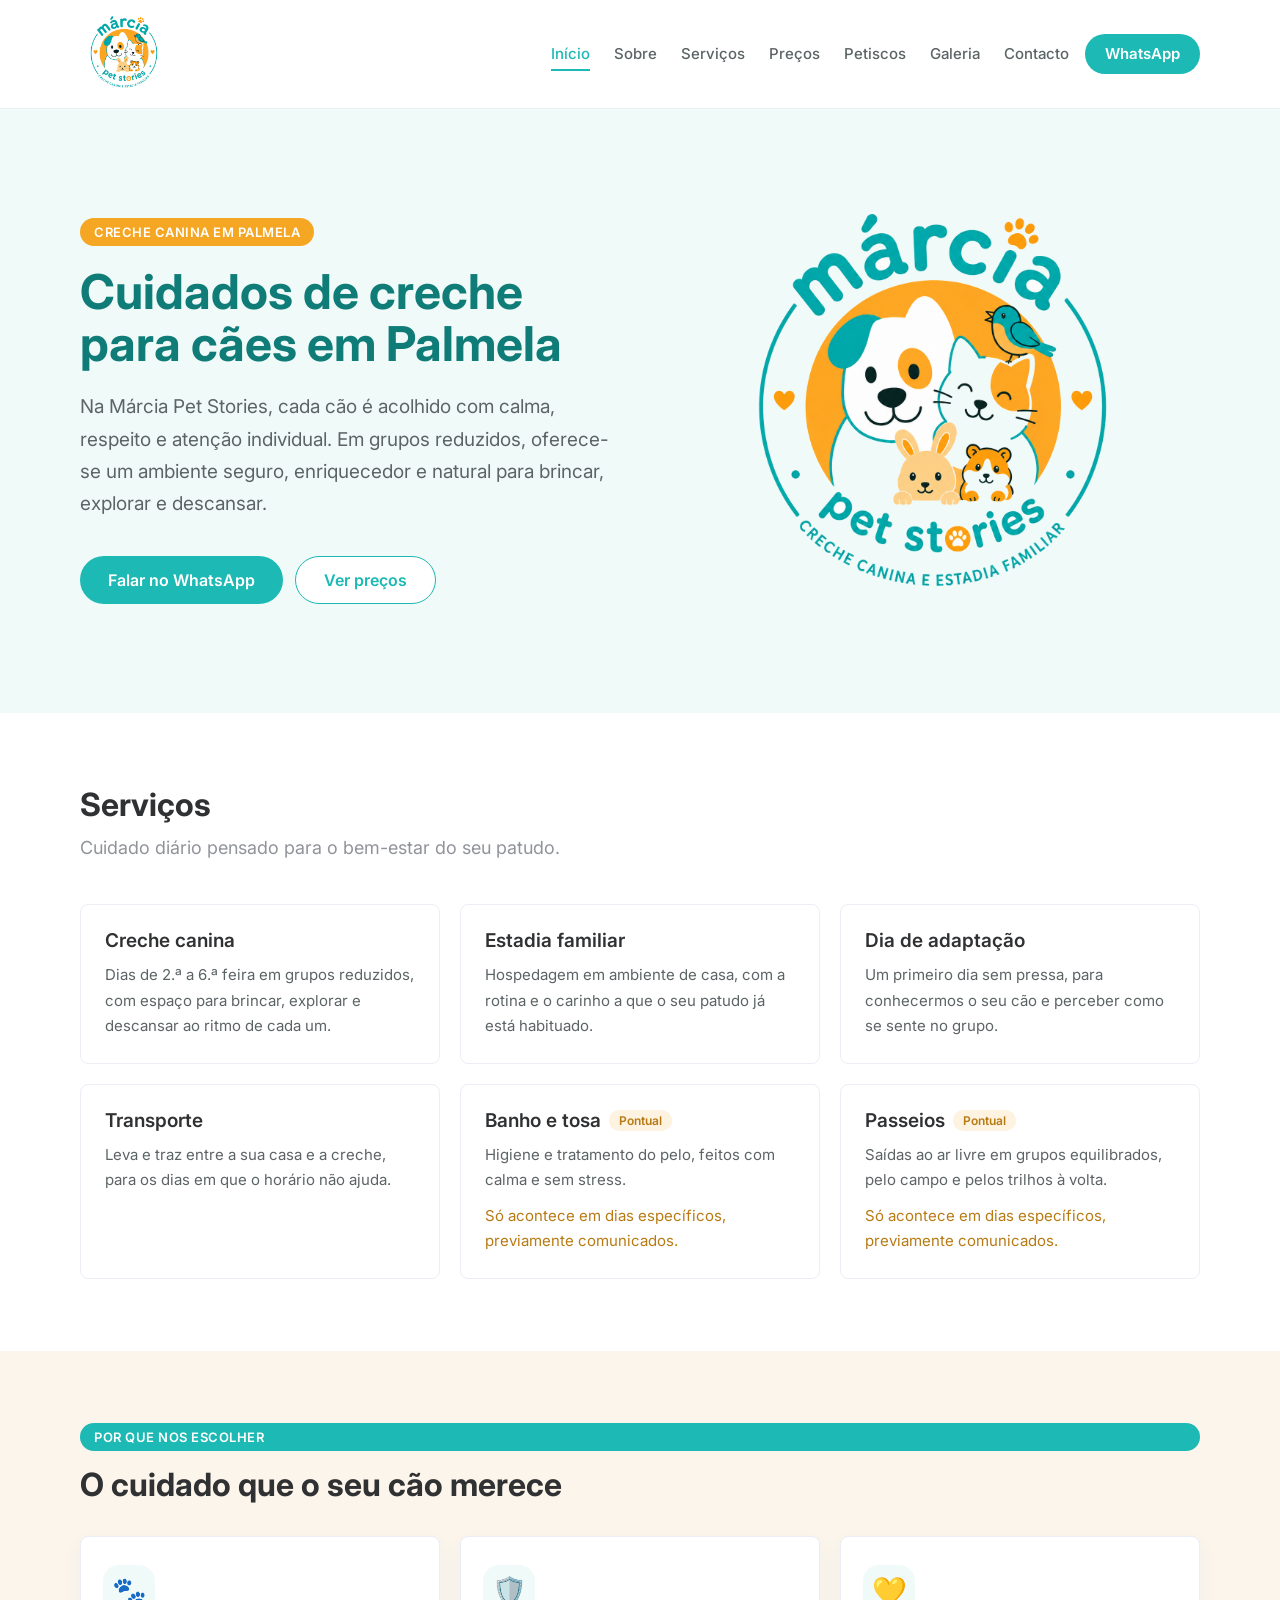
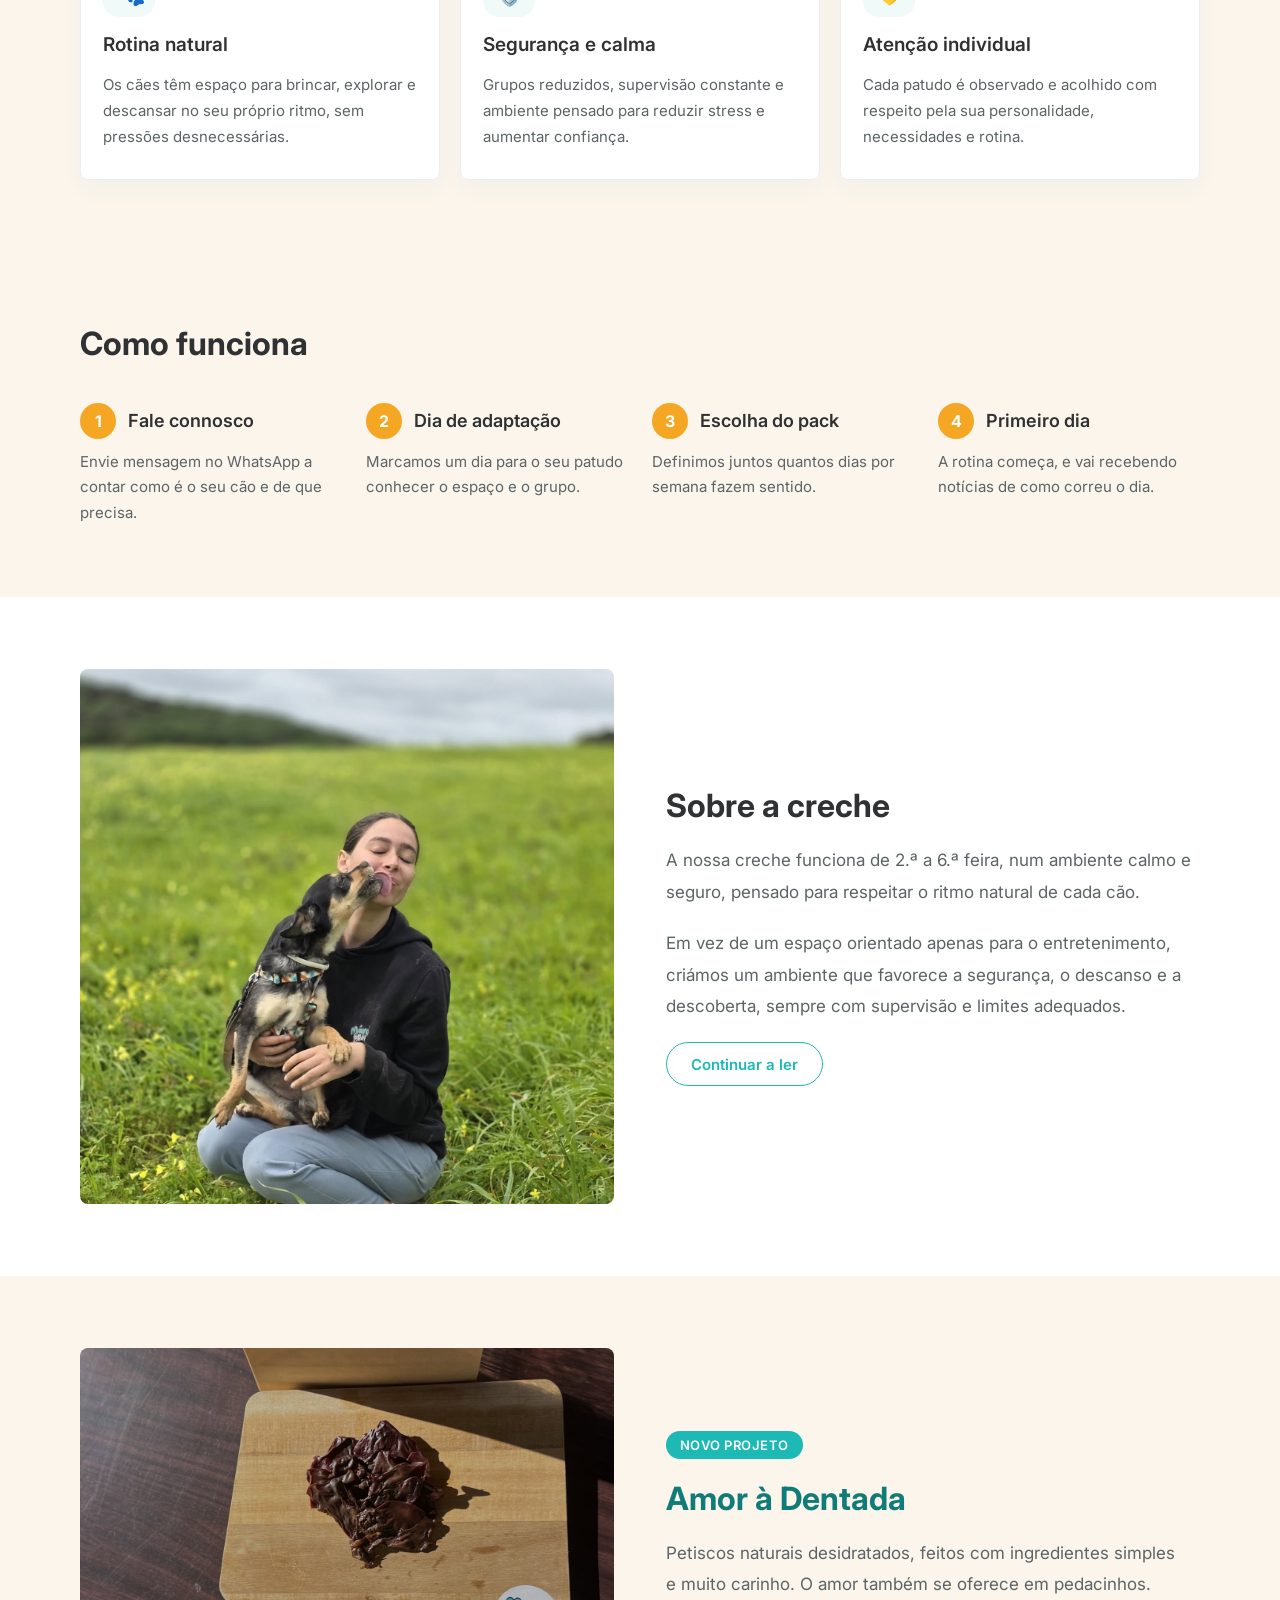
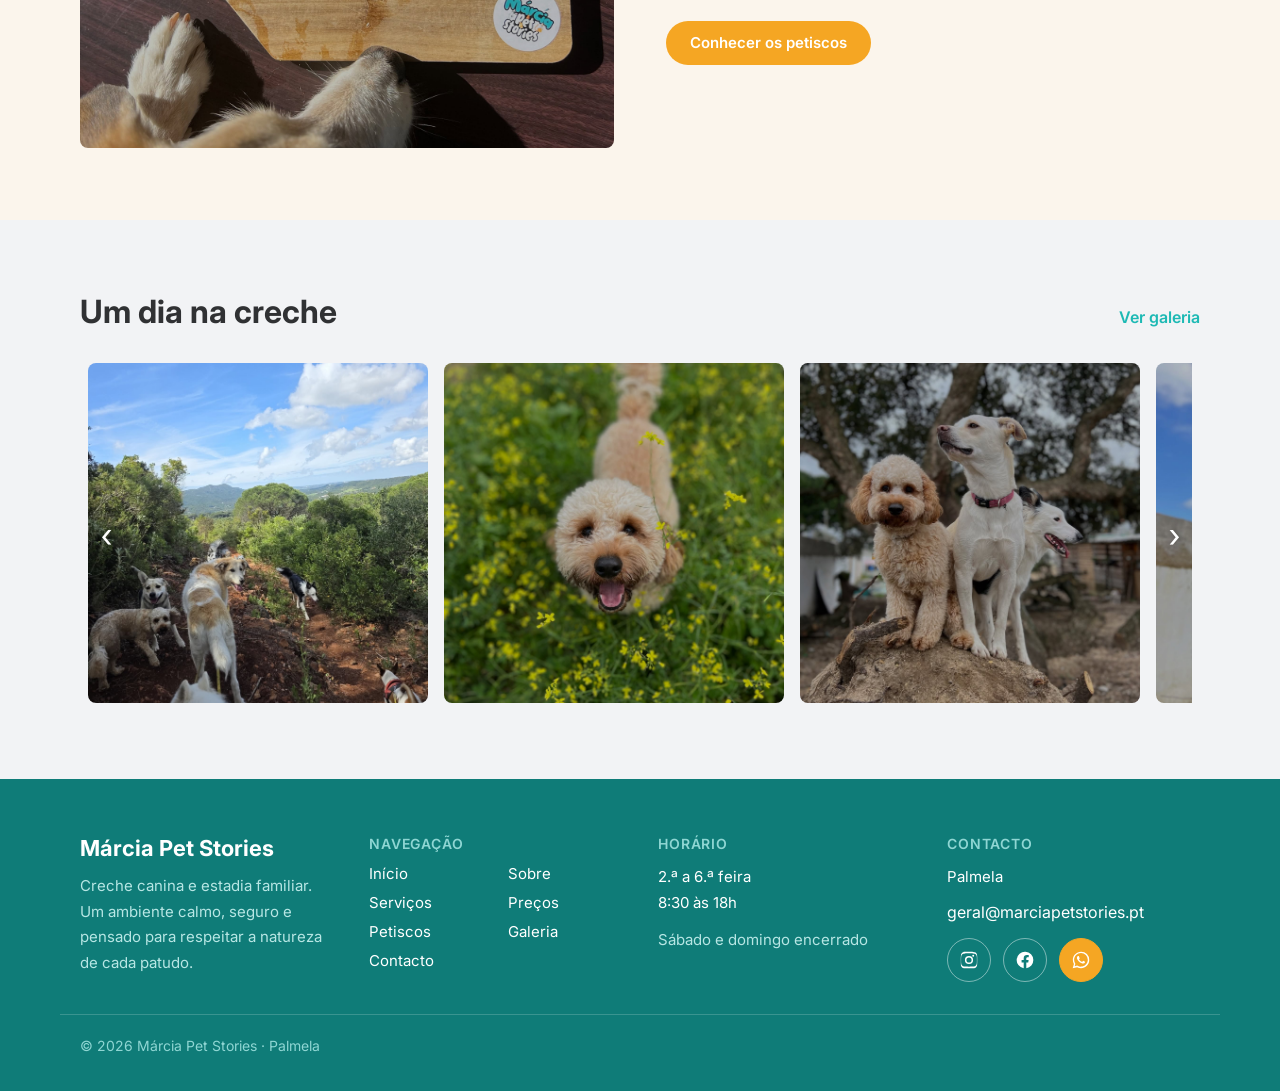
==== commit f1fd6c40: "Navegação com uma só fonte e fim dos scripts inline duplicados A navegação estava escrita duas vezes" ====
--- a/index.html
+++ b/index.html
@@ -105,7 +105,15 @@
     <button class="icone-btn burger" id="abrir-menu" aria-label="Abrir menu">
       <svg width="22" height="22" viewBox="0 0 24 24" fill="currentColor" aria-hidden="true"><path d="M3 6h18v2H3V6Zm0 5h18v2H3v-2Zm0 5h18v2H3v-2Z"></path></svg>
     </button>
-    <nav class="nav" id="nav-desktop"></nav>
+    <nav class="nav">
+      <a href="index.html" class="atual">Início</a>
+      <a href="sobre.html">Sobre</a>
+      <a href="servicos.html">Serviços</a>
+      <a href="precos.html">Preços</a>
+      <a href="petiscos.html">Petiscos</a>
+      <a href="galeria.html">Galeria</a>
+      <a href="contacto.html">Contacto</a>
+    </nav>
     <a class="btn btn-teal btn-xs" id="wa-topo" href="https://wa.me/351910688326" target="_blank" rel="noopener noreferrer">WhatsApp</a>
   </div>
 </header>
@@ -117,7 +125,15 @@
       <svg width="20" height="20" viewBox="0 0 24 24" fill="currentColor" aria-hidden="true"><path d="M18.3 5.71 12 12.01l-6.3-6.3-1.41 1.41 6.3 6.3-6.3 6.3 1.41 1.41 6.3-6.3 6.3 6.3 1.41-1.41-6.3-6.3 6.3-6.3-1.41-1.41Z"></path></svg>
     </button>
   </div>
-  <nav id="nav-mobile"></nav>
+  <nav>
+    <a href="index.html" class="atual">Início</a>
+    <a href="sobre.html">Sobre</a>
+    <a href="servicos.html">Serviços</a>
+    <a href="precos.html">Preços</a>
+    <a href="petiscos.html">Petiscos</a>
+    <a href="galeria.html">Galeria</a>
+    <a href="contacto.html">Contacto</a>
+  </nav>
   <a class="btn btn-teal wa" href="https://wa.me/351910688326" target="_blank" rel="noopener noreferrer">Falar no WhatsApp</a>
 </div>
 
@@ -461,7 +477,15 @@
     </div>
     <div class="bloco">
       <span class="rotulo">Navegação</span>
-      <div class="nav-rodape" id="nav-rodape"></div>
+      <div class="nav-rodape">
+        <a href="index.html">Início</a>
+        <a href="sobre.html">Sobre</a>
+        <a href="servicos.html">Serviços</a>
+        <a href="precos.html">Preços</a>
+        <a href="petiscos.html">Petiscos</a>
+        <a href="galeria.html">Galeria</a>
+        <a href="contacto.html">Contacto</a>
+      </div>
     </div>
     <div class="bloco">
       <span class="rotulo">Horário</span>
--- a/styles.css
+++ b/styles.css
@@ -506,10 +506,23 @@
   height: 40px;
 }
 .campo textarea { padding: 10px 12px; height: auto; resize: vertical; }
+/* Tradução em PT do rótulo nativo do país (ex.: "PLZ" → "código postal") */
+.campo .ajuda-campo { font-size: 12px; line-height: 1.4; color: var(--texto-2); margin-top: -2px; }
 .campo input:focus, .campo select:focus, .campo textarea:focus { border-color: var(--teal); }
 
 .caixa-teal { background: var(--teal-soft); border-radius: var(--raio); padding: 28px; display: flex; flex-direction: column; gap: 14px; align-items: flex-start; }
 .caixa-teal h2 { font-size: 22px; color: var(--teal-dark); }
+.caixa-teal h3 { color: var(--teal-dark); }
+.caixa-teal p { font-size: 15px; line-height: 1.75; }
+
+/* Cartão de serviço na variante larga (lista da página Serviços) */
+.cartao.largo { flex-direction: row; gap: 20px; align-items: flex-start; padding: 28px; }
+.cartao.largo .interior { display: flex; flex-direction: column; gap: 8px; }
+.cartao.largo h3 { font-size: 20px; }
+.cartao.largo p { font-size: 16px; }
+.cartao.largo .nota { font-size: 15px; }
+
+.passo h3 { font-size: 18px; margin: 0; }
 .mapa-caixa { border: 1px solid var(--borda); border-radius: var(--raio); overflow: hidden; }
 .mapa-caixa header { padding: 20px 24px; border-bottom: 1px solid var(--borda); }
 .mapa-caixa iframe { display: block; width: 100%; height: 260px; border: 0; }
@@ -554,6 +567,7 @@
 footer .bloco { display: flex; flex-direction: column; gap: 12px; align-items: flex-start; }
 footer p, footer span.claro { font-size: 15px; line-height: 1.7; color: #B7E6E4; }
 footer .nav-rodape { display: grid; grid-template-columns: 1fr 1fr; gap: 10px 24px; width: 100%; }
+footer .nav-rodape a,
 footer .nav-rodape button {
   background: none;
   border: none;
@@ -565,6 +579,7 @@
   transform-origin: left center;
   transition: transform .2s var(--ease), font-weight .2s, color .2s;
 }
+footer .nav-rodape a:hover,
 footer .nav-rodape button:hover { transform: scale(1.08); font-weight: 700; color: #FFD79A; }
 footer a { color: #fff; }
 footer a:hover { color: #FFD79A; }
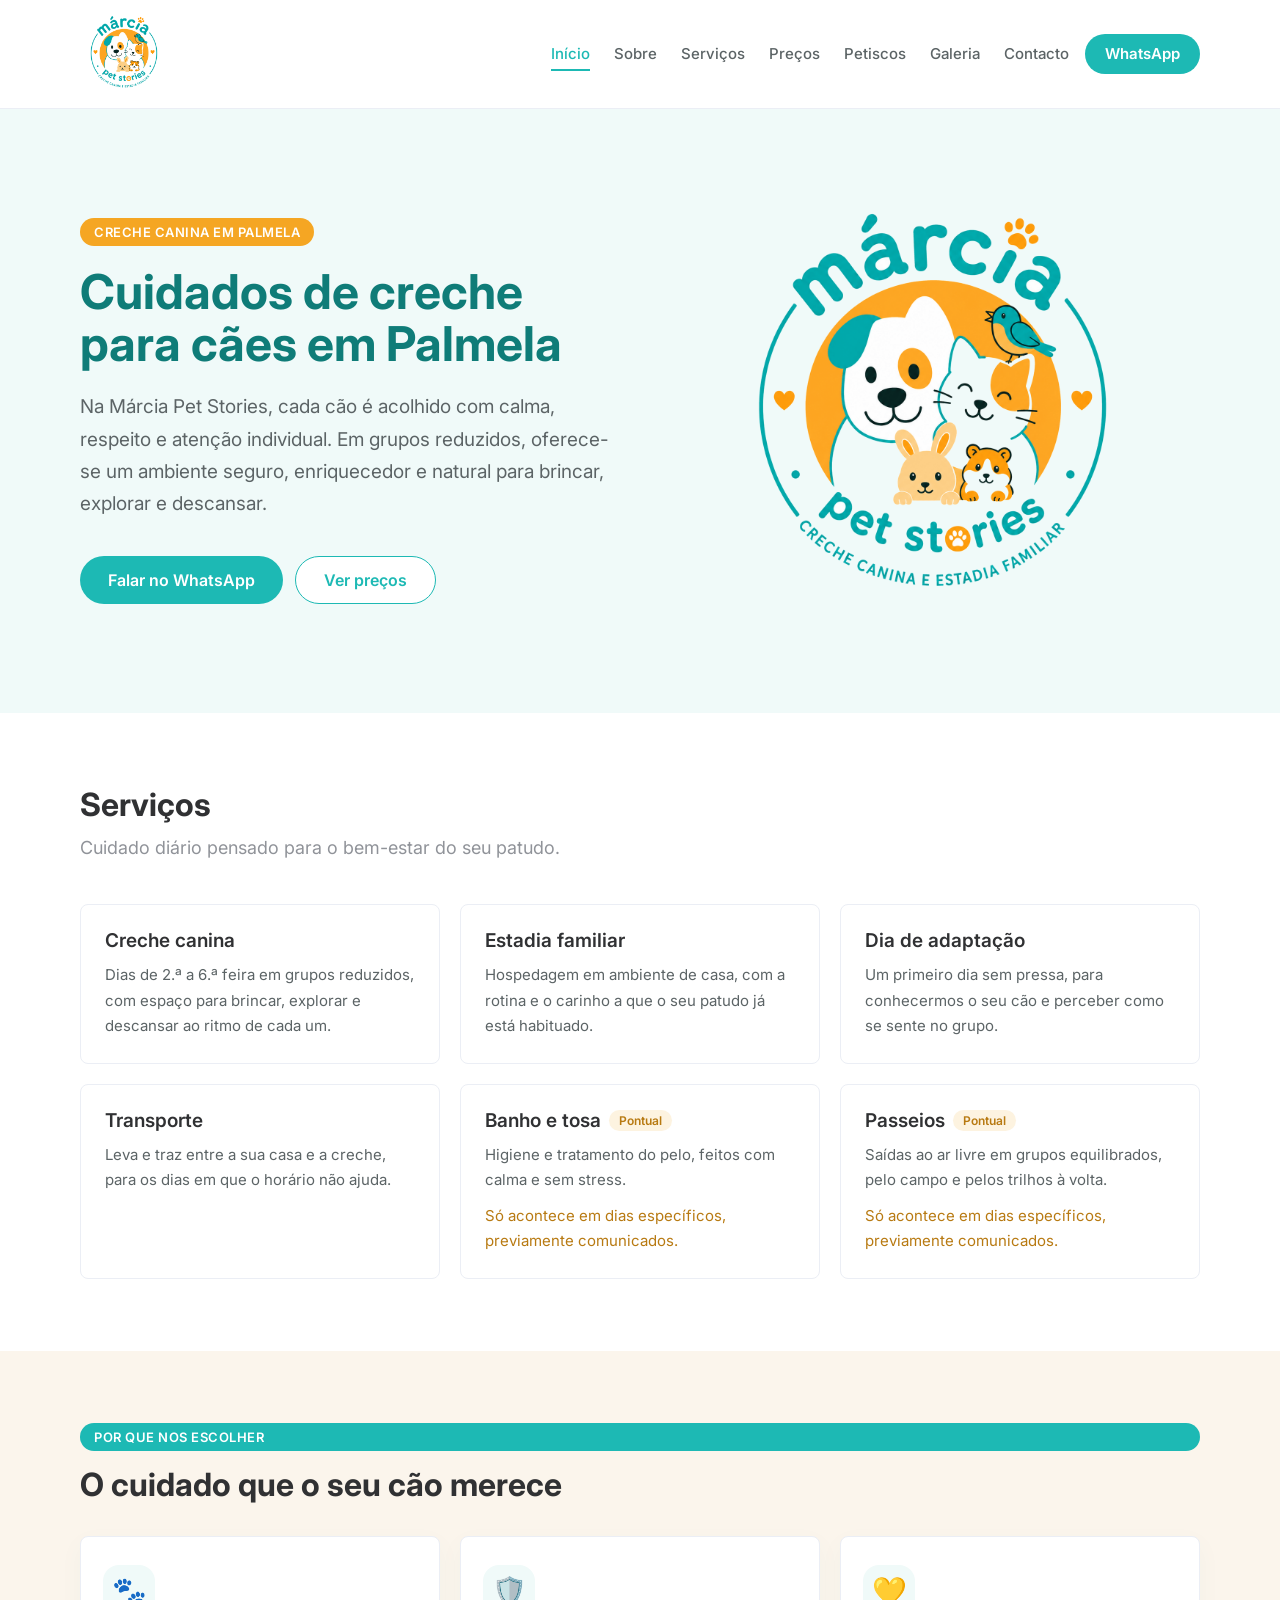
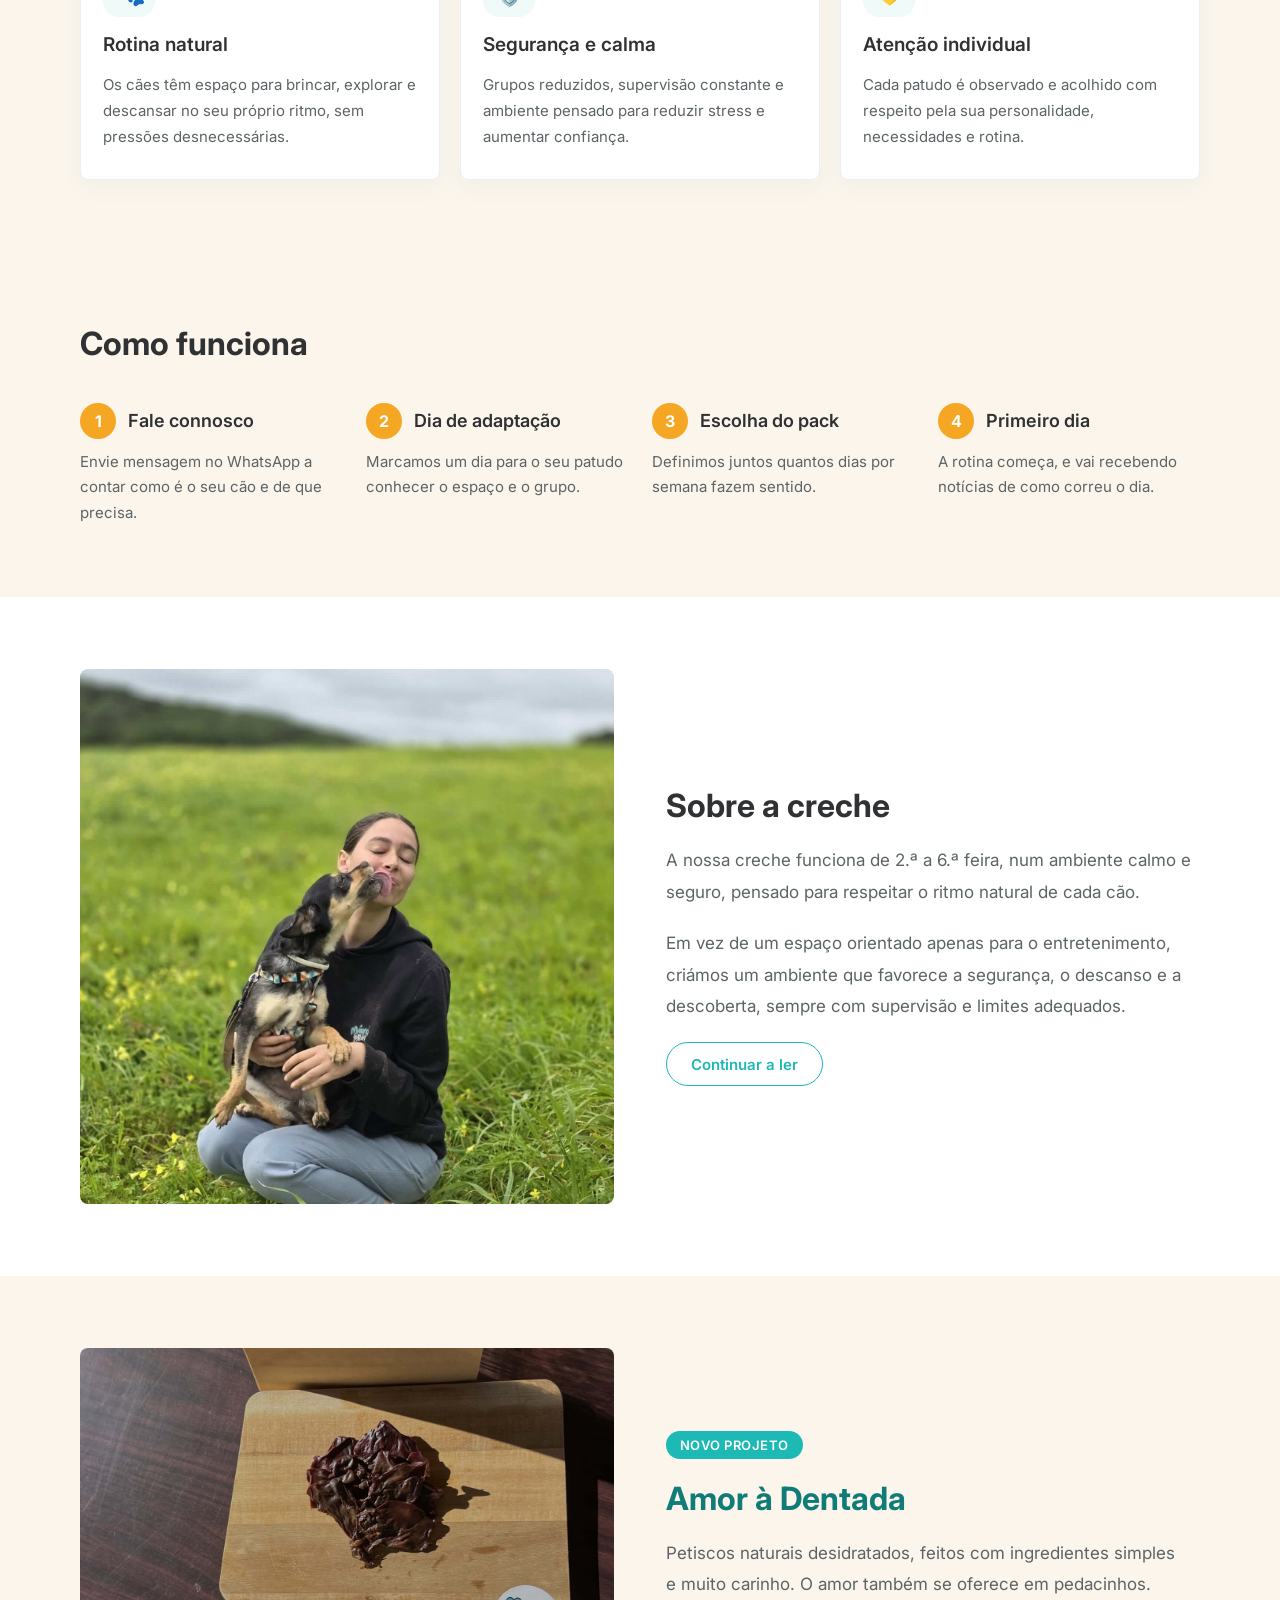
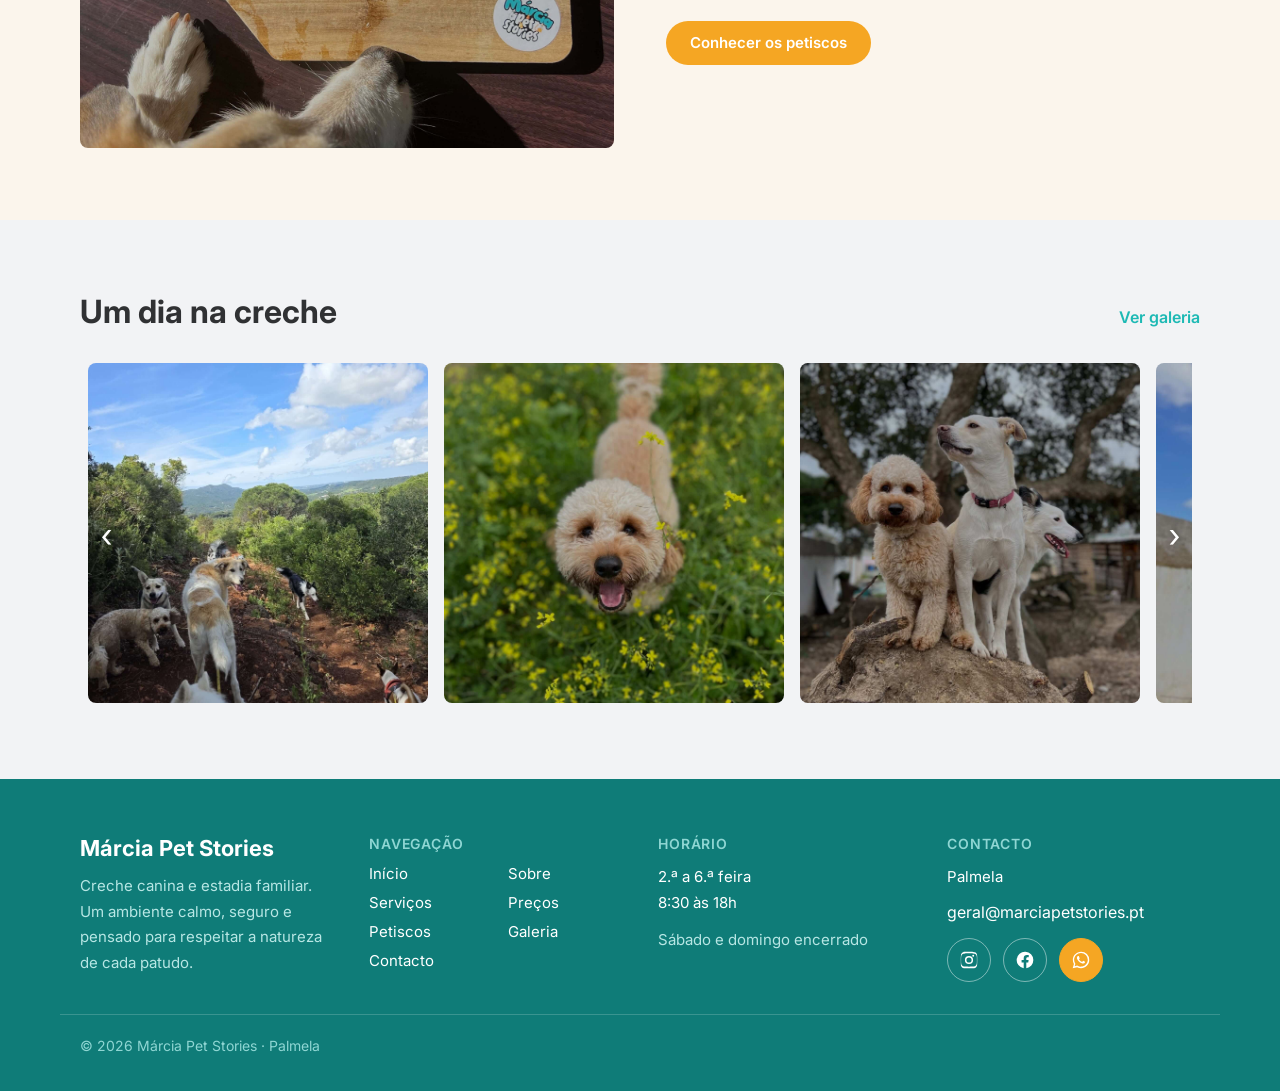
==== commit a318f146: "SEO: partilhas, dados estruturados e URLs reais URLs: as canonical, os og:url, os 7 URLs do sitemap " ====
--- a/index.html
+++ b/index.html
@@ -7,18 +7,21 @@
 <meta name="robots" content="index,follow,max-image-preview:large,max-snippet:-1,max-video-preview:-1" />
 <title>Creche canina em Palmela | Márcia Pet Stories</title>
 <meta name="description" content="Creche canina em Palmela com rotina calma, grupos reduzidos, bem-estar e atenção individual para cada cão. Consulte preços, adaptação e estadia." />
-<link rel="canonical" href="https://www.marciapetstories.pt/" />
+<link rel="canonical" href="https://santiagokarolinadev00.github.io/marciapetstories3.0/" />
+<meta property="og:type" content="website" />
+<meta property="og:site_name" content="Márcia Pet Stories" />
+<meta property="og:locale" content="pt_PT" />
 <meta property="og:title" content="Creche canina em Palmela | Márcia Pet Stories" />
 <meta property="og:description" content="Creche canina em Palmela com rotina calma, atenção individual e ambiente seguro para cães." />
-<meta property="og:type" content="website" />
-<meta property="og:url" content="https://www.marciapetstories.pt/" />
-<meta property="og:image" content="https://www.marciapetstories.pt/img/logo.png" />
-<meta property="og:locale" content="pt_PT" />
-<meta property="og:site_name" content="Márcia Pet Stories" />
+<meta property="og:url" content="https://santiagokarolinadev00.github.io/marciapetstories3.0/" />
+<meta property="og:image" content="https://santiagokarolinadev00.github.io/marciapetstories3.0/img/og-capa.jpg" />
+<meta property="og:image:width" content="1200" />
+<meta property="og:image:height" content="630" />
+<meta property="og:image:alt" content="Cães da creche Márcia Pet Stories, em Palmela" />
 <meta name="twitter:card" content="summary_large_image" />
 <meta name="twitter:title" content="Creche canina em Palmela | Márcia Pet Stories" />
 <meta name="twitter:description" content="Rotina calma, grupos reduzidos e bem-estar para cães em Palmela." />
-<meta name="twitter:image" content="https://www.marciapetstories.pt/img/logo.png" />
+<meta name="twitter:image" content="https://santiagokarolinadev00.github.io/marciapetstories3.0/img/og-capa.jpg" />
 <link rel="preconnect" href="https://fonts.googleapis.com" />
 <link rel="preconnect" href="https://fonts.gstatic.com" crossorigin />
 <link href="https://fonts.googleapis.com/css2?family=Inter:wght@400;500;600;700&display=swap" rel="stylesheet" />
@@ -30,28 +33,39 @@
   "@graph": [
     {
       "@type": "WebSite",
+      "@id": "https://santiagokarolinadev00.github.io/marciapetstories3.0/#website",
       "name": "Márcia Pet Stories",
-      "url": "https://www.marciapetstories.pt/",
-      "potentialAction": {
-        "@type": "SearchAction",
-        "target": "https://www.marciapetstories.pt/?q={search_term_string}",
-        "query-input": "required name=search_term_string"
-      }
+      "url": "https://santiagokarolinadev00.github.io/marciapetstories3.0/",
+      "inLanguage": "pt-PT",
+      "publisher": { "@id": "https://santiagokarolinadev00.github.io/marciapetstories3.0/#business" }
     },
     {
       "@type": "LocalBusiness",
-      "@id": "https://www.marciapetstories.pt/#business",
+      "@id": "https://santiagokarolinadev00.github.io/marciapetstories3.0/#business",
       "name": "Márcia Pet Stories",
-      "image": "https://www.marciapetstories.pt/img/logo.png",
-      "url": "https://www.marciapetstories.pt/",
-      "telephone": "+351 910 688 326",
+      "description": "Creche canina e estadia familiar em Palmela, com grupos reduzidos, rotina calma e ambiente de casa.",
+      "url": "https://santiagokarolinadev00.github.io/marciapetstories3.0/",
+      "logo": "https://santiagokarolinadev00.github.io/marciapetstories3.0/img/logo.png",
+      "image": [
+        "https://santiagokarolinadev00.github.io/marciapetstories3.0/img/grupo-serra.jpg",
+        "https://santiagokarolinadev00.github.io/marciapetstories3.0/img/marcia.jpg"
+      ],
+      "telephone": "+351910688326",
       "email": "geral@marciapetstories.pt",
       "priceRange": "€€",
+      "currenciesAccepted": "EUR",
       "address": {
         "@type": "PostalAddress",
         "addressLocality": "Palmela",
+        "addressRegion": "Setúbal",
         "addressCountry": "PT"
       },
+      "geo": {
+        "@type": "GeoCoordinates",
+        "latitude": 38.577348,
+        "longitude": -8.875356
+      },
+      "hasMap": "https://www.openstreetmap.org/?mlat=38.577348&mlon=-8.875356#map=15/38.577348/-8.875356",
       "areaServed": ["Palmela", "Setúbal", "Almada"],
       "openingHoursSpecification": [{
         "@type": "OpeningHoursSpecification",
@@ -62,35 +76,6 @@
       "sameAs": [
         "https://www.instagram.com/marciapetstories/",
         "https://www.facebook.com/profile.php?id=100092173143189"
-      ]
-    },
-    {
-      "@type": "FAQPage",
-      "mainEntity": [
-        {
-          "@type": "Question",
-          "name": "Qual é o horário da creche?",
-          "acceptedAnswer": {
-            "@type": "Answer",
-            "text": "A creche funciona de segunda a sexta-feira, das 8:30 às 18:00."
-          }
-        },
-        {
-          "@type": "Question",
-          "name": "Como são formados os grupos?",
-          "acceptedAnswer": {
-            "@type": "Answer",
-            "text": "Os grupos são reduzidos e formados com cuidado, garantindo segurança, equilíbrio e respeito entre todos."
-          }
-        },
-        {
-          "@type": "Question",
-          "name": "O meu cão pode experimentar primeiro?",
-          "acceptedAnswer": {
-            "@type": "Answer",
-            "text": "Sim. Marcamos um dia de adaptação para conhecer o espaço, a rotina e a forma como o seu cão se sente no grupo."
-          }
-        }
       ]
     }
   ]
@@ -138,10 +123,6 @@
 </div>
 
 <main>
-  <div class="wrap voltar" id="barra-voltar" hidden>
-    <button class="btn btn-linha btn-sm" data-ir="home">← Voltar ao início</button>
-  </div>
-
   <!-- ================= INÍCIO ================= -->
   <div class="pagina ativa" id="pg-home">
     <section class="fundo-teal hero">
@@ -239,234 +220,6 @@
     </section>
   </div>
 
-  <!-- ================= SOBRE ================= -->
-  <div class="pagina" id="pg-sobre">
-    <section class="section-tight">
-      <div class="wrap duas align-start">
-        <div class="coluna">
-          <h2>Sobre a creche</h2>
-          <p class="lead-copy">A nossa creche funciona de 2.ª a 6.ª feira num ambiente calmo, seguro e pensado para respeitar a natureza de cada cão.</p>
-          <p class="lead-copy">Aqui, os cães têm espaço para brincar, explorar, observar, descansar e seguir o seu ritmo, sempre com supervisão adequada e limites que favorecem o bem-estar.</p>
-          <p class="lead-copy">As atividades estão ligadas aos comportamentos naturais da espécie, promovendo bem-estar físico e emocional, sem pressões nem estímulos excessivos.</p>
-          <p class="lead-copy">Os grupos são reduzidos e formados com cuidado, garantindo segurança, equilíbrio e respeito entre todos.</p>
-          <p class="lead-copy">O objetivo é simples: proporcionar um dia positivo, tranquilo e enriquecedor, em que cada cão se sinta confortável, respeitado e feliz.</p>
-        </div>
-        <div class="foto r34"><img src="img/marcia.jpg" alt="Márcia com um dos patudos em ambiente seguro" width="900" height="1200" loading="lazy" /></div>
-      </div>
-    </section>
-    <section>
-      <div class="wrap grelha-3" id="valores"></div>
-    </section>
-
-    <section class="fundo-cinza">
-      <div class="wrap">
-        <div class="section-header center">
-          <span class="etiqueta teal">Famílias acolhidas</span>
-          <h2>Quem confia no cuidado da Márcia Pet Stories</h2>
-        </div>
-        <div class="testimonial-grid">
-          <article class="testimonial-card">
-            <div class="testimonial-photo placeholder-photo" aria-label="Foto do cão do cliente"></div>
-            <p>O espaço transmite muita calma e a rotina foi pensada com muito cuidado. O nosso cão adapta-se facilmente e volta em casa muito mais tranquilo.</p>
-            <div class="testimonial-author">
-              <strong>Joana M.</strong>
-              <span>Mãe de um cão adulto</span>
-            </div>
-          </article>
-          <article class="testimonial-card">
-            <div class="testimonial-photo placeholder-photo" aria-label="Foto do cão do cliente"></div>
-            <p>Gostamos da atenção individual e da forma tranquila como os cães são recebidos. Sente-se que o bem-estar deles está mesmo no centro de tudo.</p>
-            <div class="testimonial-author">
-              <strong>Rui P.</strong>
-              <span>Cliente recorrente</span>
-            </div>
-          </article>
-          <article class="testimonial-card">
-            <div class="testimonial-photo placeholder-photo" aria-label="Foto do cão do cliente"></div>
-            <p>Uma creche que parece mais uma casa do que um espaço de atendimento. O equilíbrio entre segurança, repouso e liberdade é notável.</p>
-            <div class="testimonial-author">
-              <strong>Carla S.</strong>
-              <span>Proprietária de 2 cães</span>
-            </div>
-          </article>
-        </div>
-      </div>
-    </section>
-  </div>
-
-  <!-- ================= SERVIÇOS ================= -->
-  <div class="pagina" id="pg-servicos">
-    <section>
-      <div class="wrap">
-        <h2>Serviços</h2>
-        <p class="sub">Creche, estadia e apoio no dia a dia do seu patudo.</p>
-        <div class="grelha-2 service-grid" id="servicos-lista"></div>
-      </div>
-    </section>
-    <section class="fundo-teal">
-      <div class="wrap cta-panel center">
-        <h2 class="brand-title">Não sabe qual o melhor para o seu cão?</h2>
-        <p class="lead-copy compact center-copy">Fale connosco. Marcamos um dia de adaptação para perceber, sem pressa, o que faz sentido para o seu patudo.</p>
-        <a class="btn btn-teal wa" href="https://wa.me/351910688326" target="_blank" rel="noopener noreferrer">Falar no WhatsApp</a>
-      </div>
-    </section>
-  </div>
-
-  <!-- ================= PREÇOS ================= -->
-  <div class="pagina" id="pg-precos">
-    <section>
-      <div class="wrap">
-        <h2>Preços</h2>
-        <p class="sub">Packs mensais de creche, de 2.ª a 6.ª feira.</p>
-        <div class="grelha-5 pricing-grid" id="packs"></div>
-
-        <div class="avulso">
-          <div class="avulso-copy">
-            <h3 class="avulso-title">Dias avulso</h3>
-            <p>Estes dias avulso são apenas para clientes que têm plano mensal, caso precisem de algum dia extra.</p>
-          </div>
-          <div class="avulso-price">
-            <span class="avulso-label">2.ª a 6.ª feira</span>
-            <span class="valor">13€</span>
-          </div>
-        </div>
-
-        <h2 class="faq-title">Perguntas frequentes</h2>
-        <div class="faq" id="faq"></div>
-      </div>
-    </section>
-  </div>
-
-  <!-- ================= PETISCOS ================= -->
-  <div class="pagina" id="pg-petiscos">
-    <section class="fundo-creme hero">
-      <div class="wrap duas">
-        <div class="coluna">
-          <span class="etiqueta teal">Novo projeto</span>
-          <h2>Amor à Dentada</h2>
-          <p class="pet-subtitle">Petiscos naturais desidratados.</p>
-          <p class="lead-copy">O amor também se oferece em pedacinhos.</p>
-          <button type="button" class="btn btn-laranja" data-scroll="loja-inicio">Fazer encomenda</button>
-        </div>
-        <div class="foto r43"><img src="img/petisco-1.jpg" alt="Saqueta de petiscos naturais para cães" width="900" height="675" loading="lazy" /></div>
-      </div>
-    </section>
-
-    <section>
-      <div class="wrap">
-        <h2>A história da marca</h2>
-        <div class="story-block">
-          <p class="lead-copy">O Amor à Dentada nasceu oficialmente hoje.</p>
-          <p class="lead-copy">Os nossos desidratados já fizeram parte da Márcia Pet Stories no passado, mas sentíamos que lhes faltava uma identidade própria.</p>
-          <p class="lead-copy">Hoje regressam com um nome que diz exatamente aquilo que queremos transmitir: o amor também se oferece em pedacinhos.</p>
-          <p class="lead-copy">Feitos com ingredientes simples, naturais e muito carinho, para que cada dentada seja mais do que um petisco, seja uma forma de cuidar.</p>
-          <p class="brand-line">Bem-vindos ao Amor à Dentada 🩵</p>
-        </div>
-      </div>
-    </section>
-
-    <section class="section-no-top" id="loja-inicio">
-      <div class="wrap">
-        <h2 class="store-title">Escolha os seus petiscos</h2>
-        <p class="sub small-sub">Adicione ao carrinho e finalize a encomenda no WhatsApp.</p>
-        <div class="loja shop-spacing" id="loja"></div>
-      </div>
-    </section>
-
-    <section class="fundo-cinza">
-      <div class="wrap">
-        <h2 class="gallery-title">Os petiscos</h2>
-        <div class="galeria-caixa">
-          <button class="seta-flutuante esq" data-rail="fotos-petiscos" data-dir="-1" aria-label="Anterior">‹</button>
-          <button class="seta-flutuante dir" data-rail="fotos-petiscos" data-dir="1" aria-label="Seguinte">›</button>
-          <div class="rail" id="fotos-petiscos"></div>
-        </div>
-      </div>
-    </section>
-
-    <section class="fundo-creme">
-      <div class="wrap cta-panel center compact-panel">
-        <h2 class="brand-title">Quer experimentar?</h2>
-        <p class="lead-copy compact center-copy">Escolha os seus petiscos e finalizamos a encomenda no WhatsApp.</p>
-        <button type="button" class="btn btn-laranja" data-scroll="loja-inicio">Fazer encomenda</button>
-      </div>
-    </section>
-  </div>
-
-  <!-- ================= GALERIA ================= -->
-  <div class="pagina" id="pg-galeria">
-    <section>
-      <div class="wrap">
-        <h2>Galeria</h2>
-        <p class="sub">Momentos reais dos nossos patudos.</p>
-        <div class="galeria-caixa gallery-spacing">
-          <button class="seta-flutuante esq" data-rail="rail-galeria" data-dir="-1" aria-label="Anterior">‹</button>
-          <button class="seta-flutuante dir" data-rail="rail-galeria" data-dir="1" aria-label="Seguinte">›</button>
-          <div class="rail" id="rail-galeria"></div>
-        </div>
-      </div>
-    </section>
-  </div>
-
-  <!-- ================= CONTACTO ================= -->
-  <div class="pagina" id="pg-contacto">
-    <section>
-      <div class="wrap">
-        <h2>Contacto</h2>
-        <p class="sub">Conte-nos sobre o seu patudo. Respondemos por WhatsApp.</p>
-        <div class="duas contact-layout">
-
-          <form class="form" id="form-reserva">
-            <h2 class="contact-title">Pedido de reserva</h2>
-            <div class="campo">
-              <label for="f-nome">O seu nome</label>
-              <input id="f-nome" name="nome" placeholder="Nome" />
-            </div>
-            <div class="campo">
-              <label for="f-cao">Nome do cão</label>
-              <input id="f-cao" name="cao" placeholder="Nome do patudo" />
-            </div>
-            <div class="campo">
-              <label for="f-servico">Serviço</label>
-              <select id="f-servico" name="servico">
-                <option>Creche canina</option>
-                <option>Estadia familiar</option>
-                <option>Dia de adaptação</option>
-                <option>Transporte</option>
-                <option>Banho e tosa</option>
-                <option>Passeios</option>
-              </select>
-            </div>
-            <div class="campo">
-              <label for="f-msg">Mensagem</label>
-              <textarea id="f-msg" name="msg" rows="4" placeholder="Conte-nos um pouco sobre o seu cão e a sua necessidade"></textarea>
-            </div>
-            <button type="submit" class="btn btn-teal btn-sm">Enviar por WhatsApp</button>
-          </form>
-
-          <div class="contact-stack">
-            <div class="caixa-teal">
-              <h2>Horário</h2>
-              <p class="contact-copy">A creche funciona de 2.ª a 6.ª feira, das 8:30 às 18h.</p>
-              <p class="contact-copy"><a id="email-link" href="mailto:geral@marciapetstories.pt">geral@marciapetstories.pt</a></p>
-              <div class="social">
-                <a class="cheio wa" href="https://wa.me/351910688326" target="_blank" rel="noopener noreferrer" aria-label="WhatsApp"></a>
-                <a class="linha ig" href="https://www.instagram.com/marciapetstories/" target="_blank" rel="noopener noreferrer" aria-label="Instagram"></a>
-                <a class="linha fb" href="https://www.facebook.com/profile.php?id=100092173143189" target="_blank" rel="noopener noreferrer" aria-label="Facebook"></a>
-              </div>
-            </div>
-            <div class="mapa-caixa">
-              <header>
-                <h2 class="map-title">Onde estamos</h2>
-                <p class="map-local">Palmela</p>
-              </header>
-              <iframe title="Mapa de Palmela" loading="lazy" referrerpolicy="no-referrer-when-downgrade" src="https://www.openstreetmap.org/export/embed.html?bbox=-8.95%2C38.54%2C-8.85%2C38.60&amp;layer=mapnik"></iframe>
-            </div>
-          </div>
-        </div>
-      </div>
-    </section>
-  </div>
 </main>
 
 <footer>
--- a/styles.css
+++ b/styles.css
@@ -230,8 +230,6 @@
 .btn-sm { height: auto; padding-left: 24px; padding-right: 24px; border-radius: 22px; font-size: 15px; }
 .btn-xs { height: auto; padding-left: 20px; padding-right: 20px; border-radius: 20px; font-size: 15px; white-space: nowrap; }
 
-.voltar { padding-top: 20px; padding-bottom: 24px; }
-
 /* ---------- Menu mobile ---------- */
 .drawer {
   position: fixed;
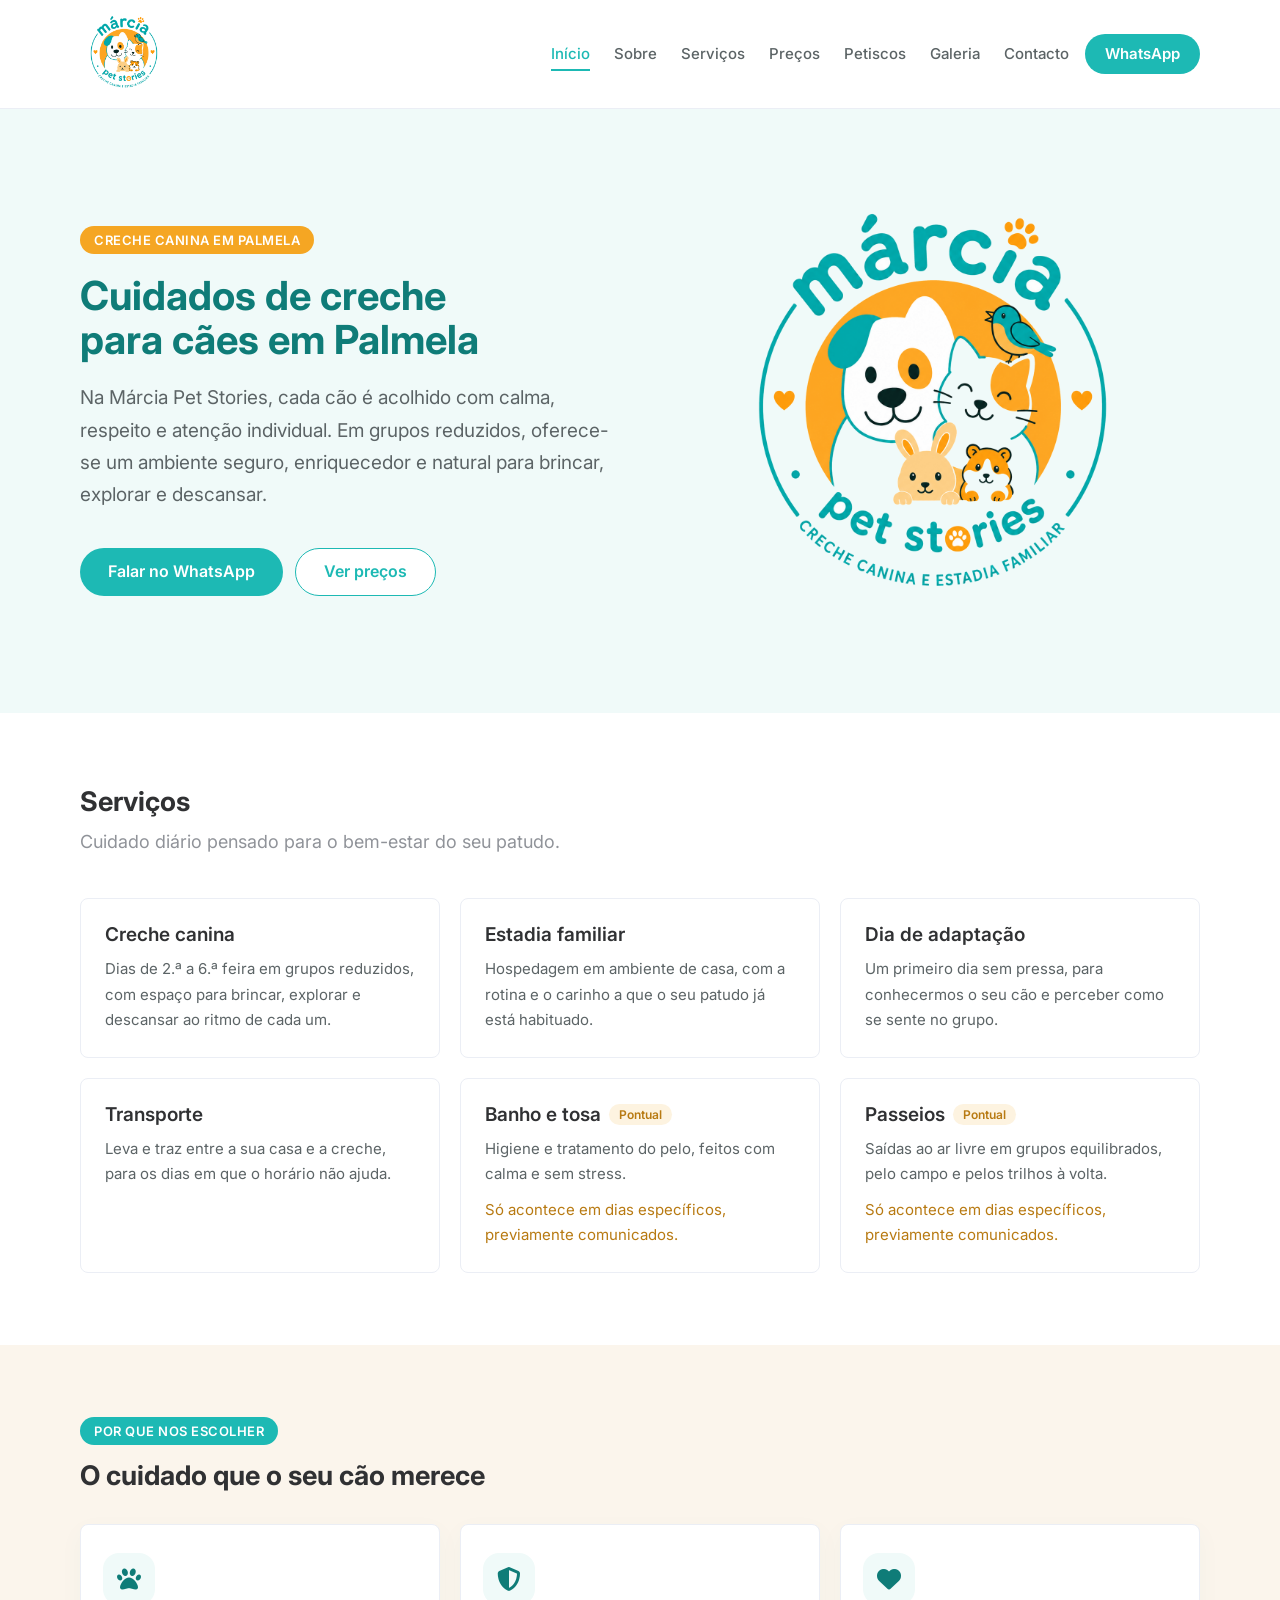
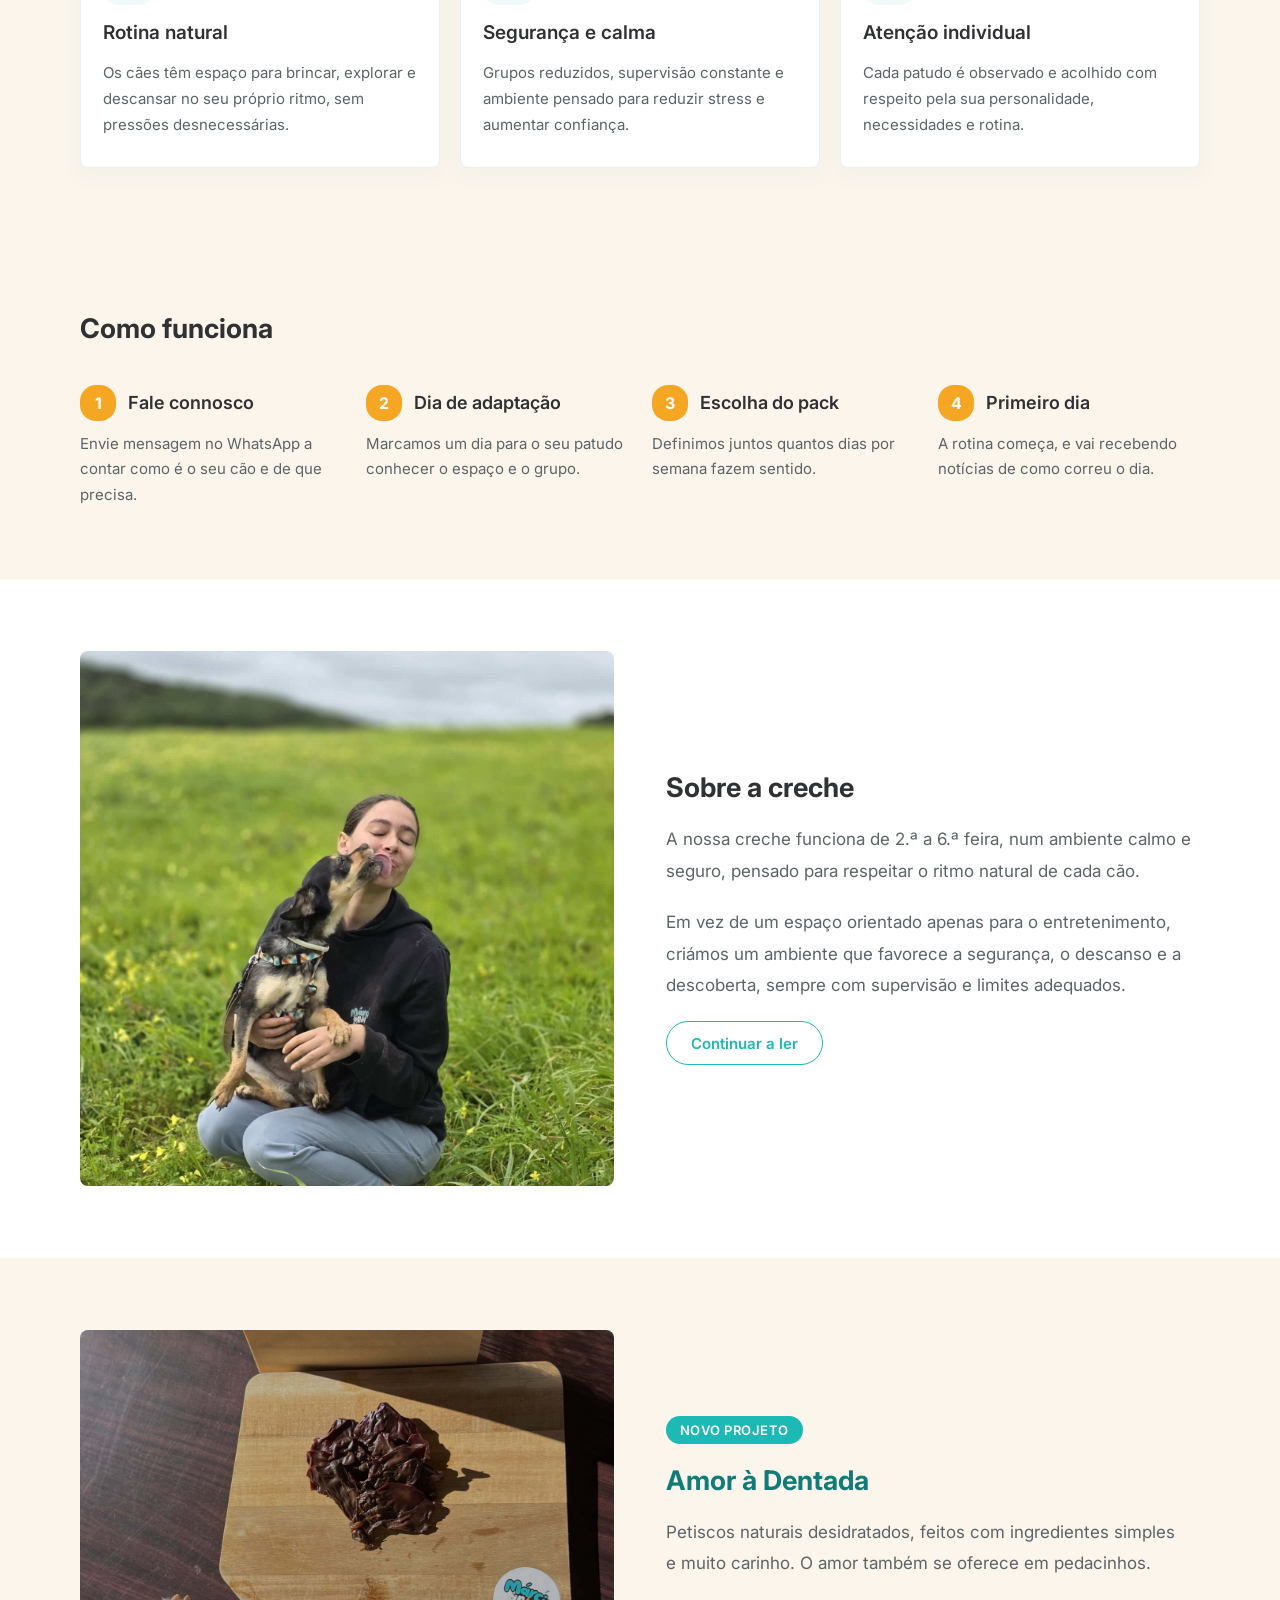
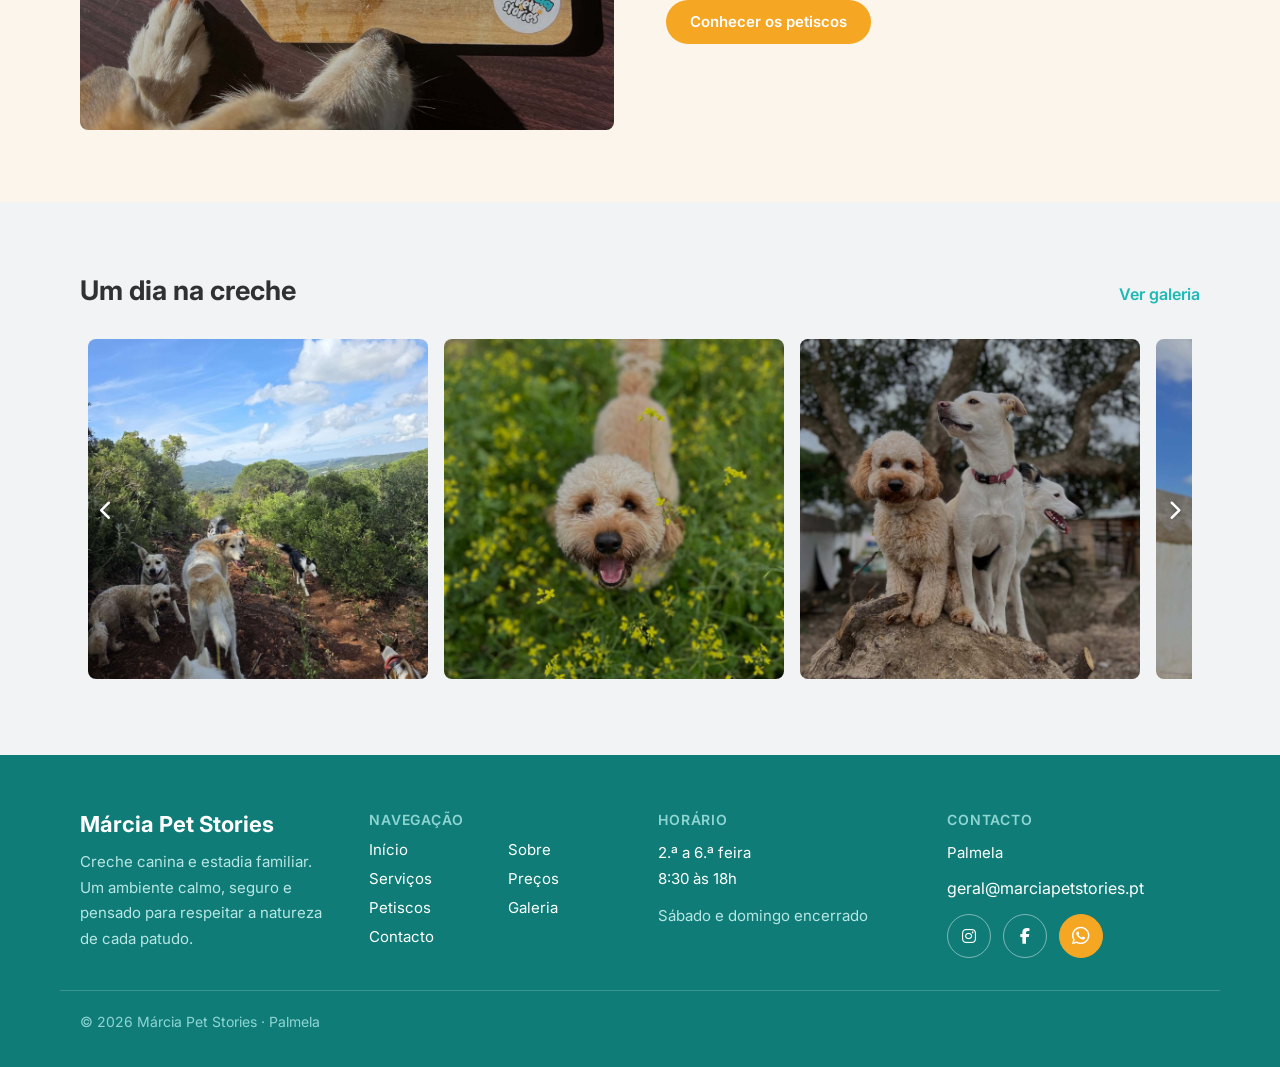
==== commit 9095a83b: "Ícones em Font Awesome, tipografia e a fonte Inter em todas as páginas Ícones: os emojis (pata, escu" ====
--- a/index.html
+++ b/index.html
@@ -26,6 +26,8 @@
 <link rel="preconnect" href="https://fonts.gstatic.com" crossorigin />
 <link href="https://fonts.googleapis.com/css2?family=Inter:wght@400;500;600;700&display=swap" rel="stylesheet" />
 <link rel="icon" href="img/logo.png" />
+<link rel="preconnect" href="https://cdnjs.cloudflare.com" crossorigin />
+<link rel="stylesheet" href="https://cdnjs.cloudflare.com/ajax/libs/font-awesome/6.5.1/css/all.min.css" integrity="sha512-DTOQO9RWCH3ppGqcWaEA1BIZOC6xxalwEsw9c2QQeAIftl+Vegovlnee1c9QX4TctnWMn13TZye+giMm8e2LwA==" crossorigin="anonymous" referrerpolicy="no-referrer" />
 <link rel="stylesheet" href="styles.css" />
 <script type="application/ld+json">
 {
@@ -88,7 +90,7 @@
   <div class="wrap">
     <img class="logo" src="img/logo.png" alt="Márcia Pet Stories - creche canina em Palmela" data-ir="home" width="120" height="120" />
     <button class="icone-btn burger" id="abrir-menu" aria-label="Abrir menu">
-      <svg width="22" height="22" viewBox="0 0 24 24" fill="currentColor" aria-hidden="true"><path d="M3 6h18v2H3V6Zm0 5h18v2H3v-2Zm0 5h18v2H3v-2Z"></path></svg>
+      <i class="fa-solid fa-bars" aria-hidden="true"></i>
     </button>
     <nav class="nav">
       <a href="index.html" class="atual">Início</a>
@@ -107,7 +109,7 @@
   <div class="drawer-topo">
     <img class="drawer-logo" src="img/logo.png" alt="Márcia Pet Stories - creche canina em Palmela" width="120" height="120" />
     <button class="icone-btn" id="fechar-menu" aria-label="Fechar menu">
-      <svg width="20" height="20" viewBox="0 0 24 24" fill="currentColor" aria-hidden="true"><path d="M18.3 5.71 12 12.01l-6.3-6.3-1.41 1.41 6.3 6.3-6.3 6.3 1.41 1.41 6.3-6.3 6.3 6.3 1.41-1.41-6.3-6.3 6.3-6.3-1.41-1.41Z"></path></svg>
+      <i class="fa-solid fa-xmark" aria-hidden="true"></i>
     </button>
   </div>
   <nav>
@@ -156,17 +158,17 @@
         </div>
         <div class="feature-grid">
           <article class="feature-card">
-            <div class="feature-icon">🐾</div>
+            <div class="feature-icon"><i class="fa-solid fa-paw" aria-hidden="true"></i></div>
             <h3>Rotina natural</h3>
             <p>Os cães têm espaço para brincar, explorar e descansar no seu próprio ritmo, sem pressões desnecessárias.</p>
           </article>
           <article class="feature-card">
-            <div class="feature-icon">🛡️</div>
+            <div class="feature-icon"><i class="fa-solid fa-shield-halved" aria-hidden="true"></i></div>
             <h3>Segurança e calma</h3>
             <p>Grupos reduzidos, supervisão constante e ambiente pensado para reduzir stress e aumentar confiança.</p>
           </article>
           <article class="feature-card">
-            <div class="feature-icon">💛</div>
+            <div class="feature-icon"><i class="fa-solid fa-heart" aria-hidden="true"></i></div>
             <h3>Atenção individual</h3>
             <p>Cada patudo é observado e acolhido com respeito pela sua personalidade, necessidades e rotina.</p>
           </article>
@@ -212,8 +214,8 @@
           <button class="link-btn" data-ir="galeria">Ver galeria</button>
         </div>
         <div class="galeria-caixa">
-          <button class="seta-flutuante esq" data-rail="rail-creche" data-dir="-1" aria-label="Anterior">‹</button>
-          <button class="seta-flutuante dir" data-rail="rail-creche" data-dir="1" aria-label="Seguinte">›</button>
+          <button class="seta-flutuante esq" data-rail="rail-creche" data-dir="-1" aria-label="Anterior"><i class="fa-solid fa-chevron-left" aria-hidden="true"></i></button>
+          <button class="seta-flutuante dir" data-rail="rail-creche" data-dir="1" aria-label="Seguinte"><i class="fa-solid fa-chevron-right" aria-hidden="true"></i></button>
           <div class="rail" id="rail-creche"></div>
         </div>
       </div>
@@ -262,7 +264,7 @@
 </footer>
 
 <button type="button" class="fab-carrinho" id="fab-carrinho" hidden aria-label="Ver carrinho">
-  <svg width="22" height="22" viewBox="0 0 24 24" fill="currentColor" aria-hidden="true"><path d="M2 3h3.2l.9 3.6H21l-2.2 8.1a2 2 0 0 1-1.93 1.47H8.9a2 2 0 0 1-1.94-1.5L4.44 5H2V3Zm4.6 5.6 1.6 6.4h8.4l1.7-6.4H6.6ZM9 18.5a1.75 1.75 0 1 1 0 3.5 1.75 1.75 0 0 1 0-3.5Zm7.5 0a1.75 1.75 0 1 1 0 3.5 1.75 1.75 0 0 1 0-3.5Z"></path></svg>
+  <i class="fa-solid fa-cart-shopping" aria-hidden="true"></i>
   <span id="fab-contador">0</span>
 </button>
 
@@ -273,7 +275,7 @@
   <div class="carrinho-topo">
     <h3>A sua encomenda</h3>
     <button class="icone-btn" id="fechar-carrinho" type="button" aria-label="Fechar">
-      <svg width="20" height="20" viewBox="0 0 24 24" fill="currentColor" aria-hidden="true"><path d="M18.3 5.71 12 12.01l-6.3-6.3-1.41 1.41 6.3 6.3-6.3 6.3 1.41 1.41 6.3-6.3 6.3 6.3 1.41-1.41-6.3-6.3 6.3-6.3-1.41-1.41Z"></path></svg>
+      <i class="fa-solid fa-xmark" aria-hidden="true"></i>
     </button>
   </div>
   <div class="carrinho-corpo" id="carrinho-corpo"></div>
--- a/styles.css
+++ b/styles.css
@@ -64,11 +64,11 @@
 .avulso-price { display: flex; align-items: baseline; gap: 10px; }
 .avulso-label { font-size: 15px; color: #7a6a4d; }
 .faq-title { margin: 64px 0 24px; }
-.store-title { font-size: clamp(23px,3.4vw,30px); }
+.store-title { font-size: clamp(22px,3.4vw,25px); }
 .small-sub { font-size: 16px; }
 .shop-spacing { margin-top: 32px; }
-.gallery-title { font-size: clamp(23px,3.4vw,30px); margin-bottom: 32px; }
-.section-header { display: flex; flex-direction: column; gap: 14px; margin-bottom: 32px; }
+.gallery-title { font-size: clamp(22px,3.4vw,25px); margin-bottom: 32px; }
+.section-header { display: flex; flex-direction: column; align-items: flex-start; gap: 14px; margin-bottom: 32px; }
 .section-header.center { align-items: center; text-align: center; }
 .section-header h2 { margin: 0; }
 .feature-grid { display: grid; grid-template-columns: repeat(auto-fit, minmax(220px, 1fr)); gap: 20px; }
@@ -83,6 +83,7 @@
   box-shadow: 0 8px 24px rgba(16, 124, 120, .04);
 }
 .feature-icon {
+  color: var(--teal-dark);
   width: 52px;
   height: 52px;
   border-radius: 16px;
@@ -90,7 +91,7 @@
   display: flex;
   align-items: center;
   justify-content: center;
-  font-size: 28px;
+  font-size: 24px;
 }
 .feature-card h3 { font-size: 19px; color: var(--texto); }
 .feature-card p { font-size: 15px; line-height: 1.75; }
@@ -119,9 +120,9 @@
   align-items: center;
   justify-content: center;
 }
-.placeholder-photo::before {
-  content: "🐶";
+.placeholder-photo i {
   font-size: 42px;
+  color: var(--teal-dark);
   opacity: 0.6;
 }
 .testimonial-card p {
@@ -191,6 +192,7 @@
 .nav button.atual { color: var(--teal); border-bottom-color: var(--teal); }
 
 .icone-btn {
+  font-size: 20px;
   display: inline-flex;
   align-items: center;
   justify-content: center;
@@ -272,8 +274,8 @@
 .fundo-creme { background: var(--creme); }
 .fundo-cinza { background: var(--fundo); }
 
-h1 { margin: 0; font-size: clamp(30px, 5.4vw, 48px); line-height: 1.1; font-weight: 700; }
-h2 { margin: 0; font-size: clamp(24px, 3.6vw, 32px); font-weight: 700; }
+h1 { margin: 0; font-size: clamp(30px, 5.4vw, 40px); line-height: 1.1; font-weight: 700; }
+h2 { margin: 0; font-size: clamp(24px, 3.6vw, 27px); font-weight: 700; }
 h3 { margin: 0; font-size: 19px; font-weight: 600; }
 p { margin: 0; line-height: 1.8; color: var(--texto-2); }
 
@@ -327,20 +329,24 @@
   gap: 10px;
 }
 .numero {
-  width: 44px;
-  height: 44px;
-  border-radius: 22px;
+  width: 32px;
+  height: 32px;
+  border-radius: 16px;
   background: var(--teal-tint);
   display: flex;
   align-items: center;
   justify-content: center;
   color: var(--teal);
-  font-size: 18px;
+  font-size: 14px;
   font-weight: 700;
   flex: none;
 }
 .numero.laranja { background: var(--laranja); color: #fff; width: 36px; height: 36px; font-size: 16px; }
 .titulo-linha { display: flex; align-items: center; gap: 8px; flex-wrap: wrap; }
+/* Na página de Serviços o título do cartão é um h2 (é um serviço, não uma
+   secção), mas veste-se como o h3 dos cartões iguais da página inicial —
+   senão herdava os 32px de título de secção. */
+.cartao h2 { font-size: 19px; font-weight: 600; }
 .tag-pontual {
   background: #FDF3E0;
   color: var(--laranja-dark);
@@ -406,7 +412,7 @@
   gap: 16px;
   align-items: center;
 }
-.faq-item button span { color: var(--teal); font-size: 20px; font-weight: 400; flex: none; }
+.faq-item button span { color: var(--teal); font-size: 15px; font-weight: 400; flex: none; }
 .faq-item p { padding: 0 24px 22px; font-size: 16px; line-height: 1.75; display: none; }
 .faq-item.aberto p { display: block; }
 
@@ -458,7 +464,7 @@
   background: transparent;
   border: none;
   color: #fff;
-  font-size: 34px;
+  font-size: 20px;
   line-height: 1;
   cursor: pointer;
   text-shadow: 0 1px 6px rgba(0, 0, 0, .5);
@@ -526,6 +532,7 @@
 .mapa-caixa iframe { display: block; width: 100%; height: 260px; border: 0; }
 .social { display: flex; gap: 12px; flex-wrap: wrap; align-items: center; }
 .social a.cheio {
+  font-size: 20px;
   display: inline-flex;
   align-items: center;
   justify-content: center;
@@ -538,6 +545,7 @@
 }
 .social a.cheio:hover { background: var(--laranja); color: #fff; }
 .social a.linha {
+  font-size: 20px;
   display: inline-flex;
   align-items: center;
   justify-content: center;
@@ -710,6 +718,7 @@
   box-shadow: 0 8px 22px rgba(0,0,0,.18);
   transition: transform .2s var(--ease);
 }
+.fab-carrinho i { font-size: 20px; }
 .fab-carrinho:hover { transform: scale(1.06); }
 .fab-carrinho[hidden] { display: none; }
 .fab-carrinho span {
@@ -882,7 +891,7 @@
   border: 0;
   background: #fff;
   cursor: pointer;
-  font-size: 18px;
+  font-size: 14px;
   font-family: inherit;
   color: var(--teal-dark);
 }
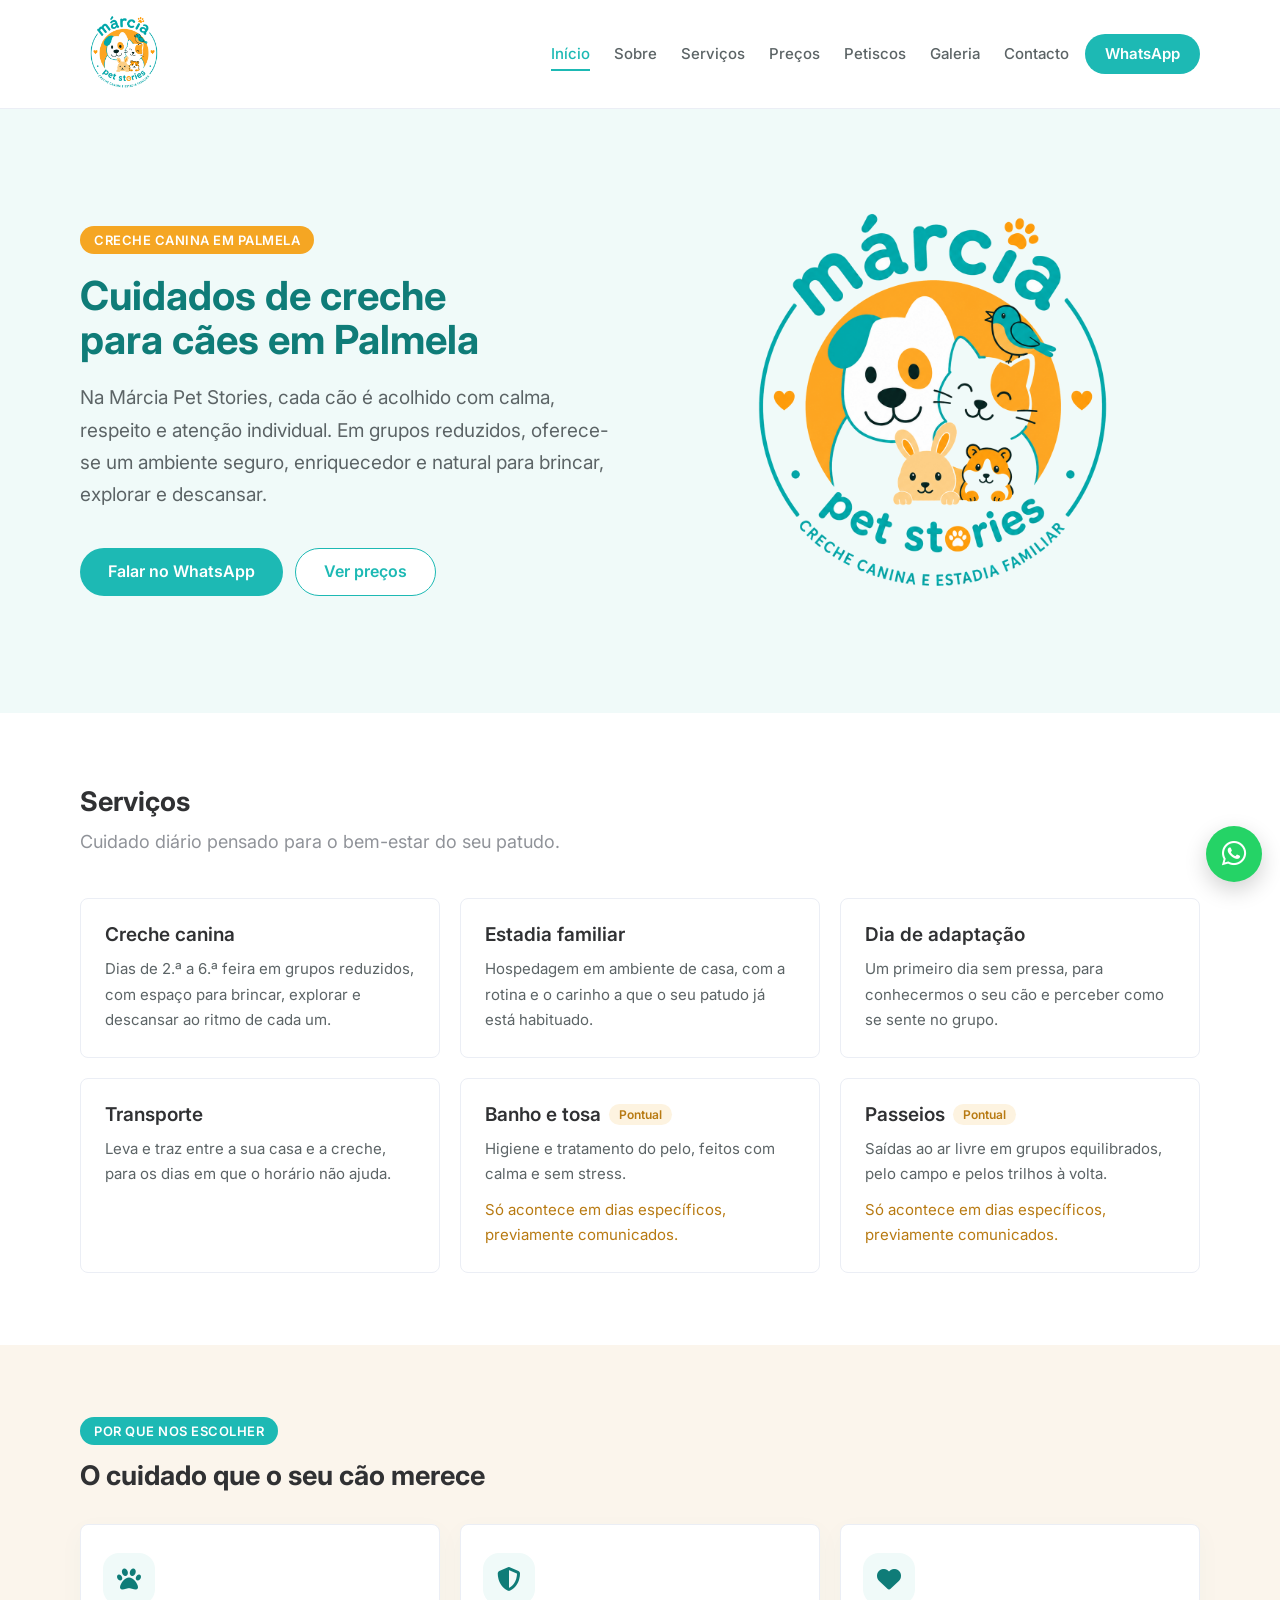
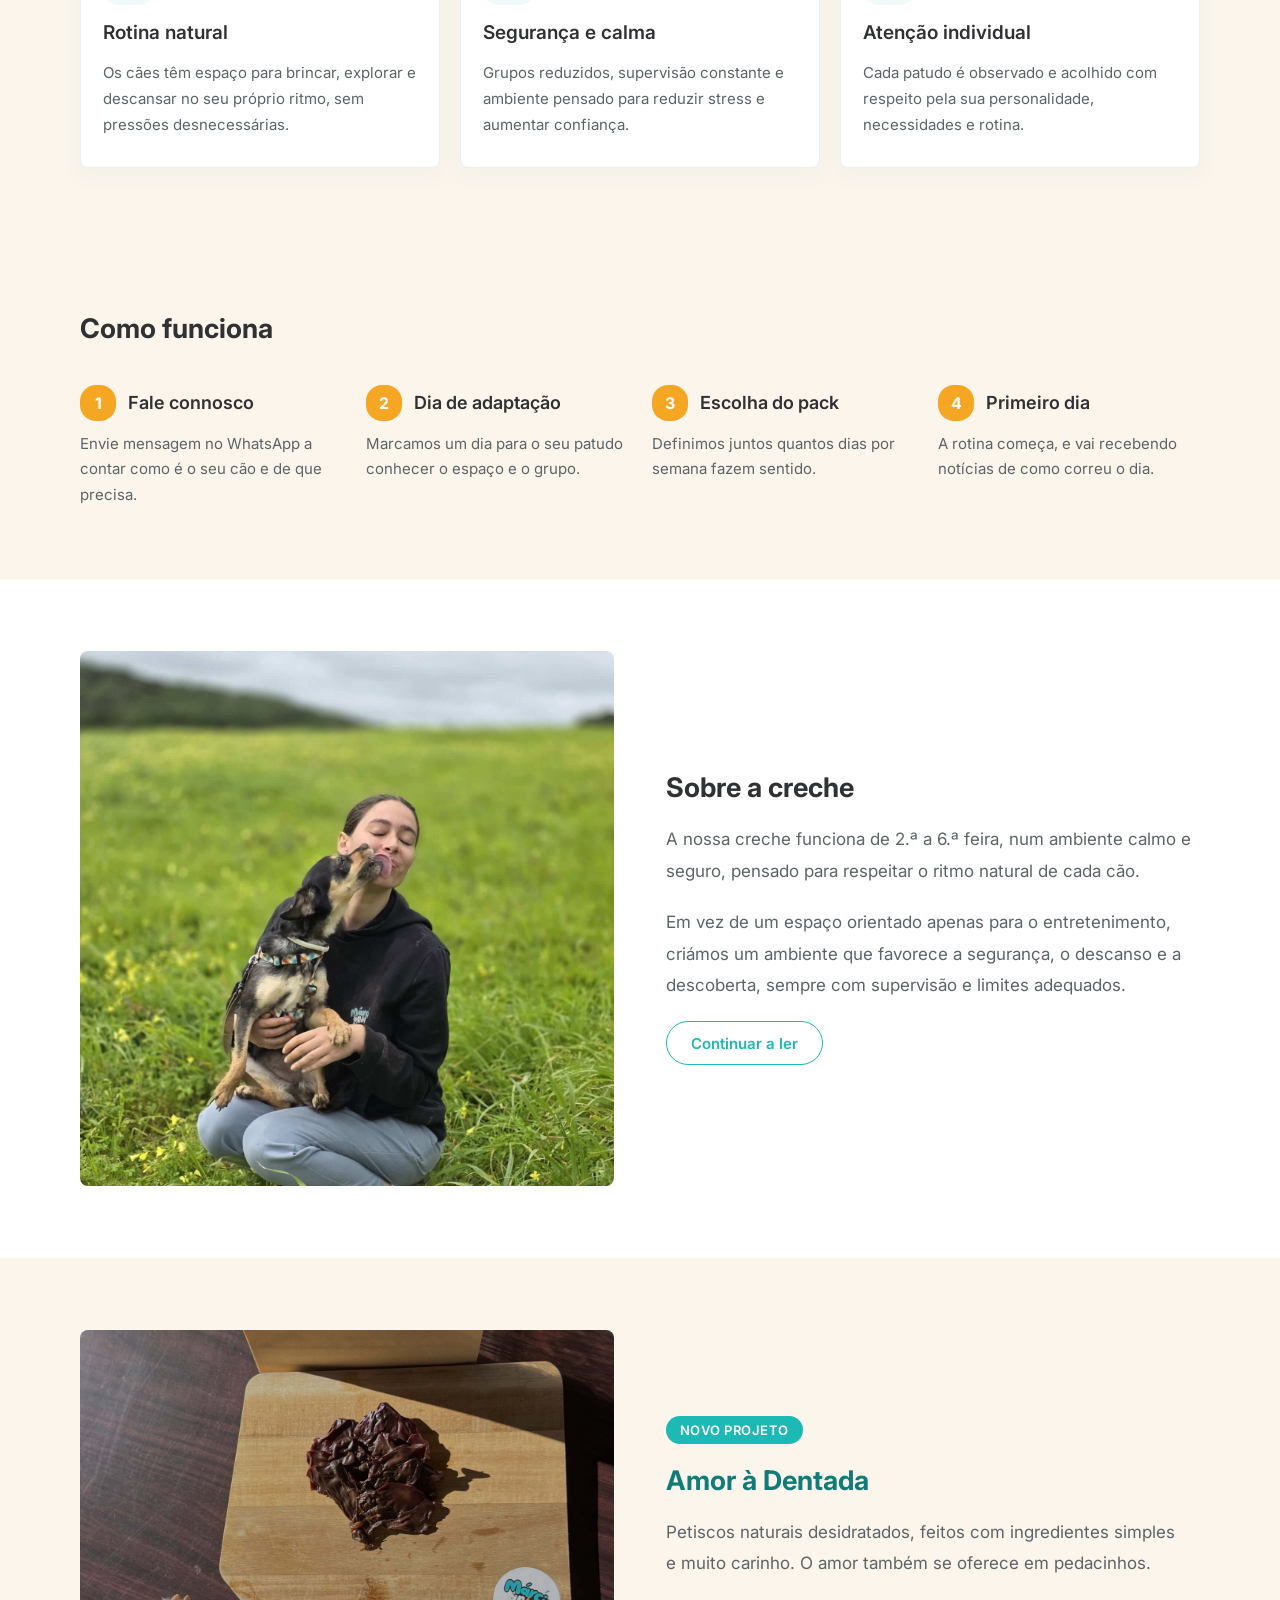
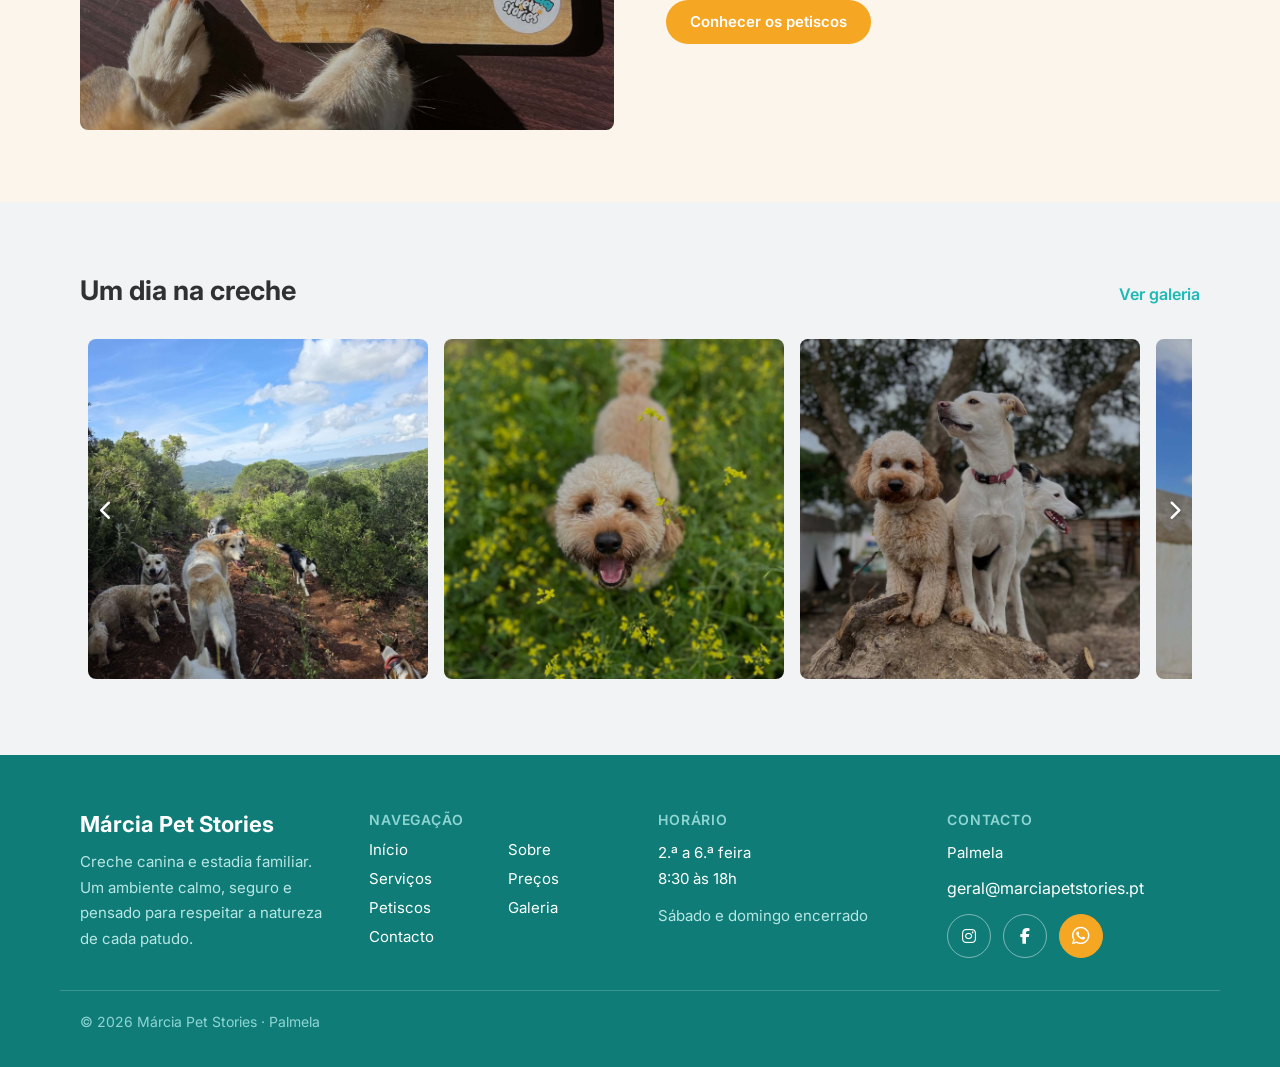
==== commit 2e294c52: "Botão flutuante de WhatsApp em todas as páginas Círculo fixo no canto inferior direito com o ícone d" ====
--- a/index.html
+++ b/index.html
@@ -281,6 +281,10 @@
   <div class="carrinho-corpo" id="carrinho-corpo"></div>
 </aside>
 
+<a class="fab-whatsapp wa" href="https://wa.me/351910688326" target="_blank" rel="noopener noreferrer" aria-label="Falar no WhatsApp" title="Falar no WhatsApp">
+  <i class="fa-brands fa-whatsapp" aria-hidden="true"></i>
+</a>
+
 <script src="script.js"></script>
 </body>
 </html>
--- a/styles.css
+++ b/styles.css
@@ -697,10 +697,32 @@
 .produto .btn { width: 100%; }
 
 /* FAB */
+
+/* Botão flutuante de WhatsApp, em todas as páginas. Ocupa o canto inferior
+   direito; o botão do carrinho, nas páginas que o têm, empilha-se acima. */
+.fab-whatsapp {
+  position: fixed;
+  right: 18px;
+  bottom: calc(18px + env(safe-area-inset-bottom));
+  z-index: 60;
+  width: 56px;
+  height: 56px;
+  border-radius: 999px;
+  background: #25D366;
+  color: #fff;
+  display: inline-flex;
+  align-items: center;
+  justify-content: center;
+  font-size: 28px;
+  box-shadow: 0 8px 22px rgba(0, 0, 0, .18);
+  transition: transform .2s var(--ease), background .2s;
+}
+.fab-whatsapp:hover { transform: scale(1.06); background: #1DA851; color: #fff; }
+.fab-whatsapp:focus-visible { outline: 3px solid var(--teal-dark); outline-offset: 3px; }
 .fab-carrinho {
   position: fixed;
   right: 18px;
-  bottom: calc(18px + env(safe-area-inset-bottom));
+  bottom: calc(86px + env(safe-area-inset-bottom));
   z-index: 60;
   border: 0;
   cursor: pointer;
@@ -739,7 +761,7 @@
 .aviso-add {
   position: fixed;
   right: 18px;
-  bottom: calc(88px + env(safe-area-inset-bottom));
+  bottom: calc(156px + env(safe-area-inset-bottom));
   z-index: 61;
   max-width: min(340px, calc(100vw - 36px));
   background: #fff;
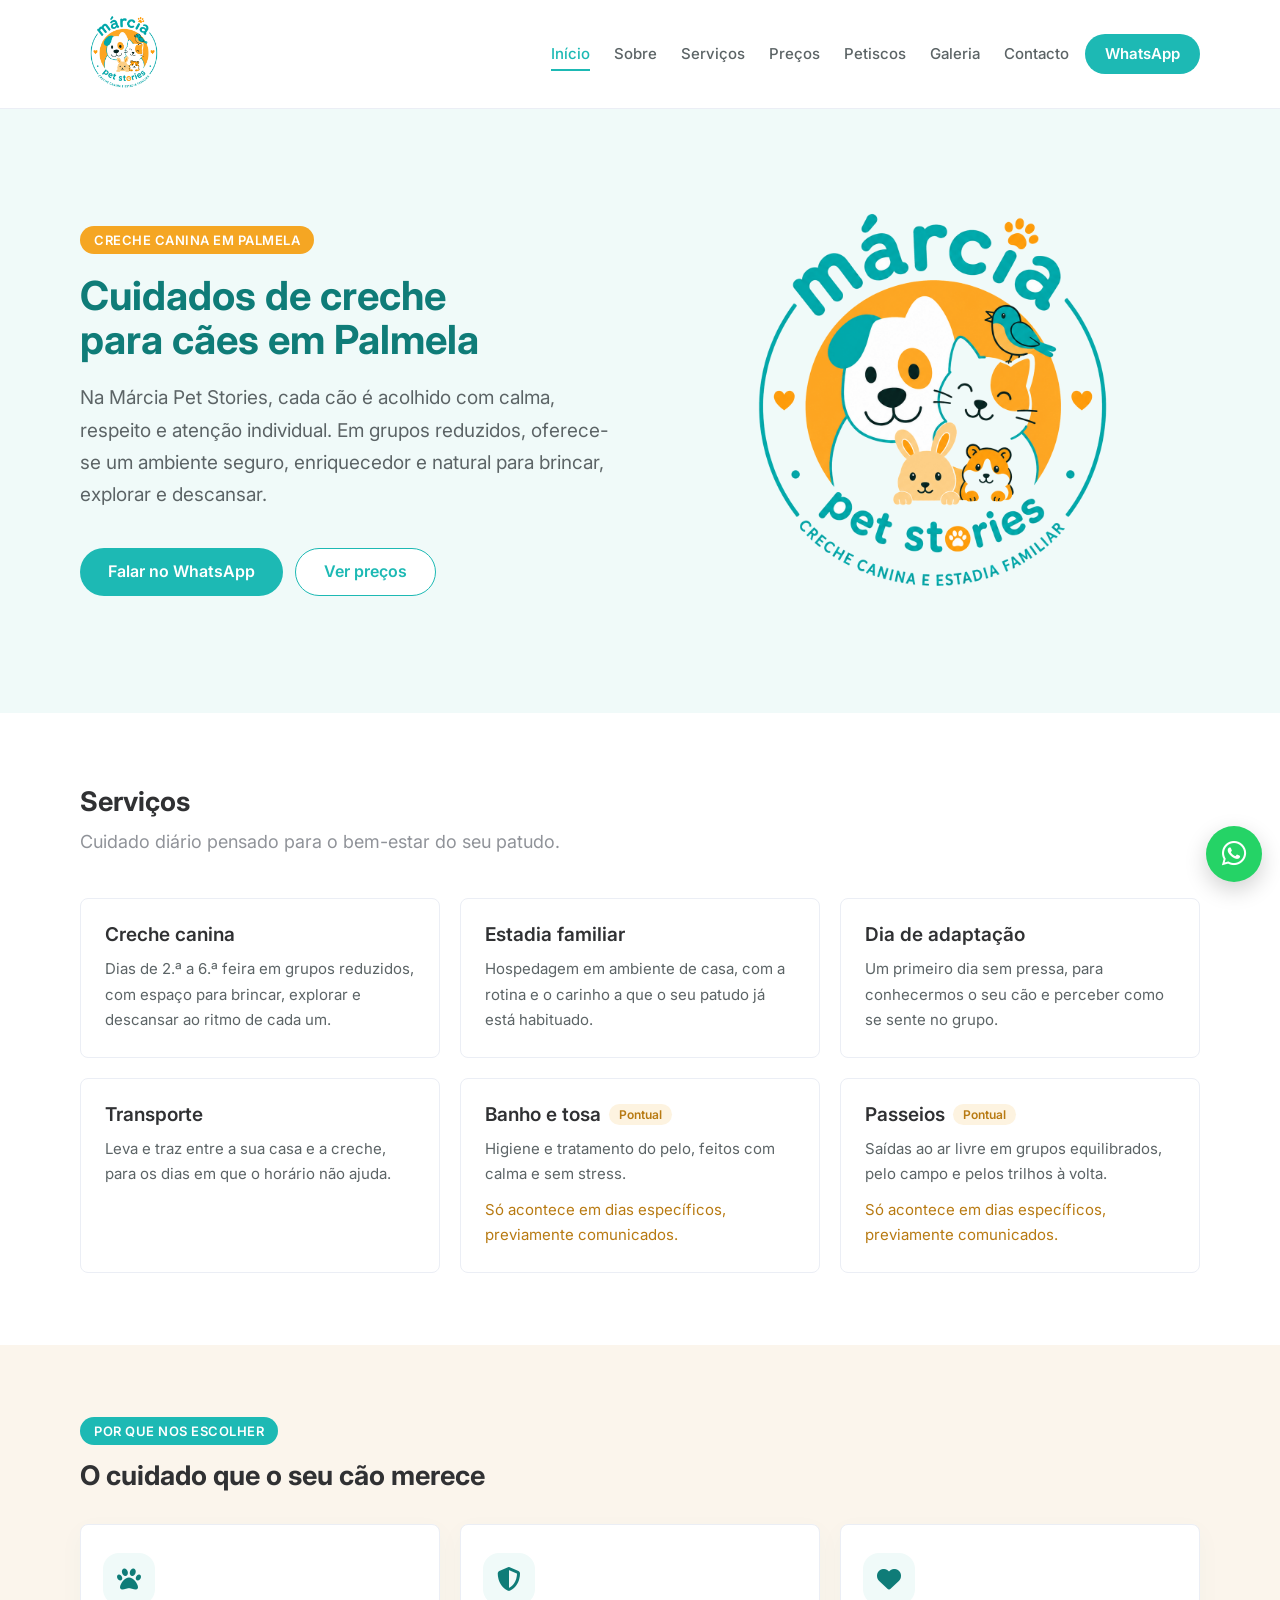
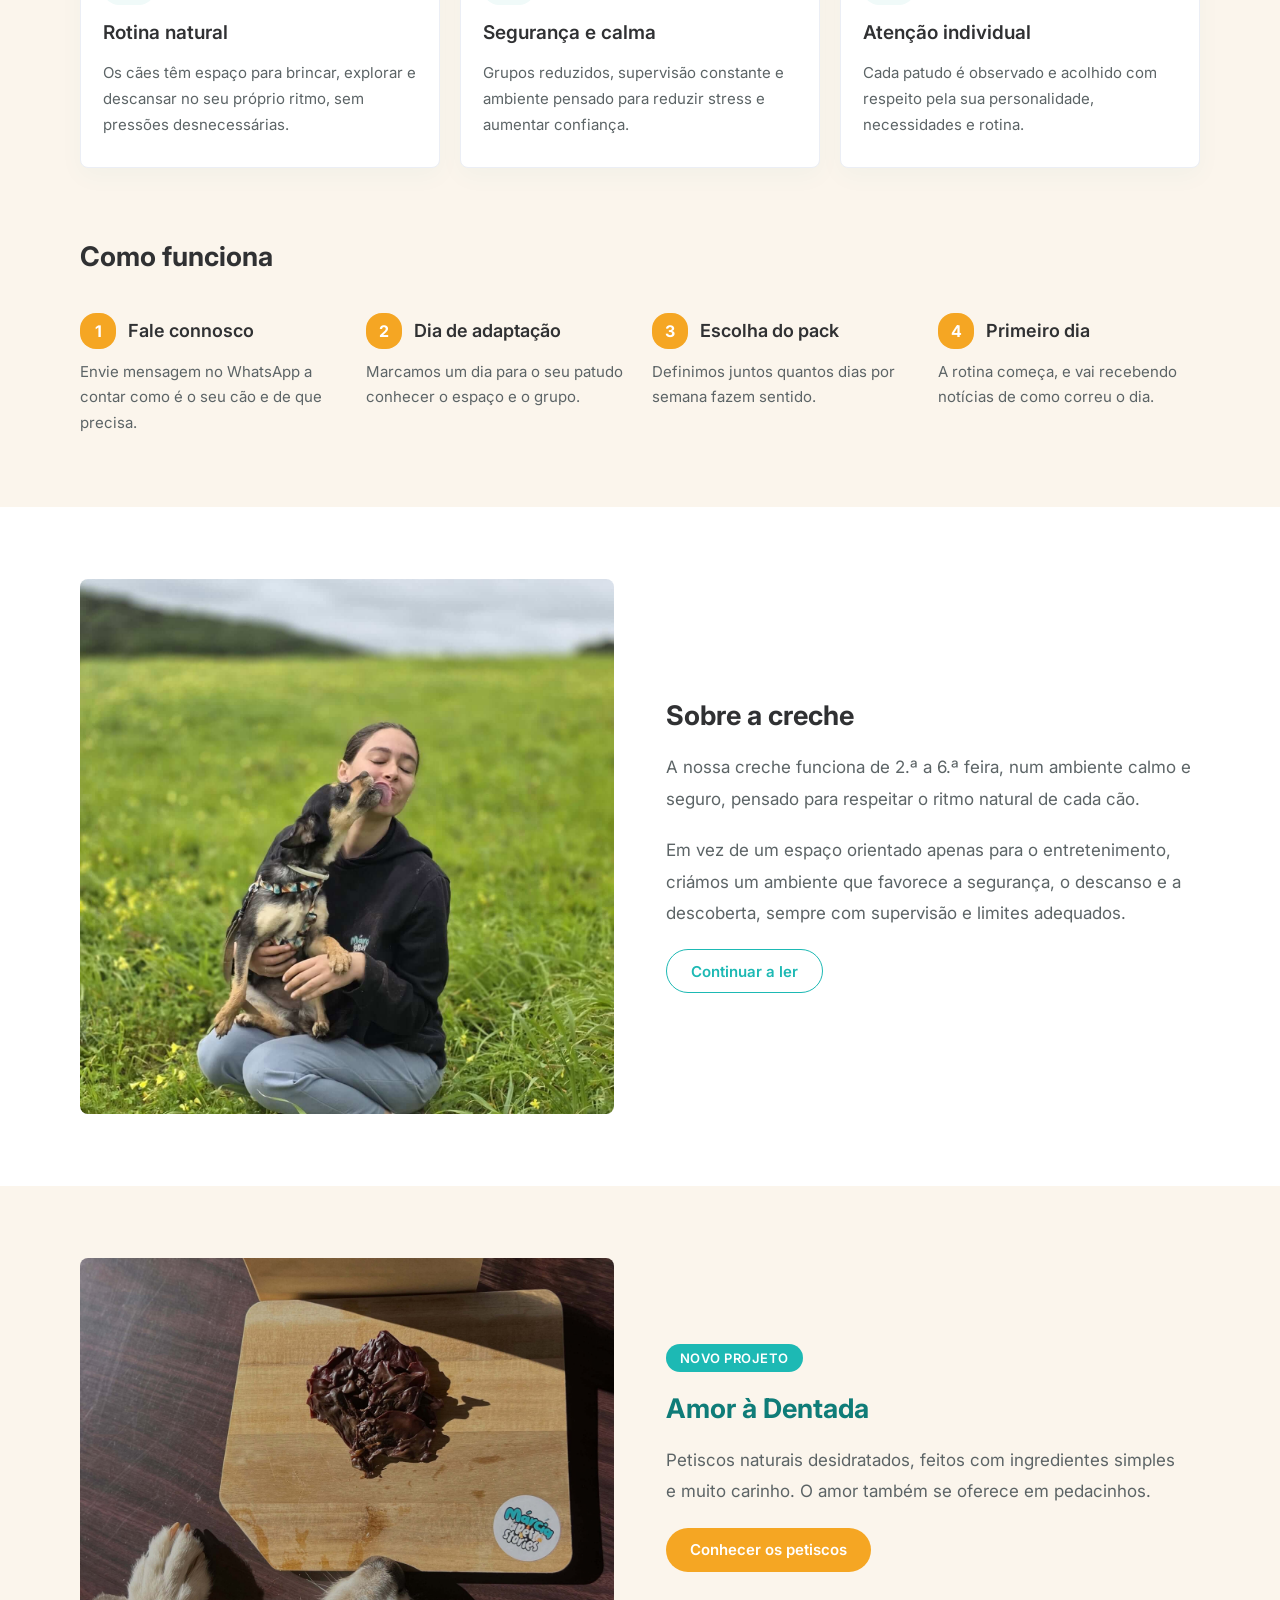
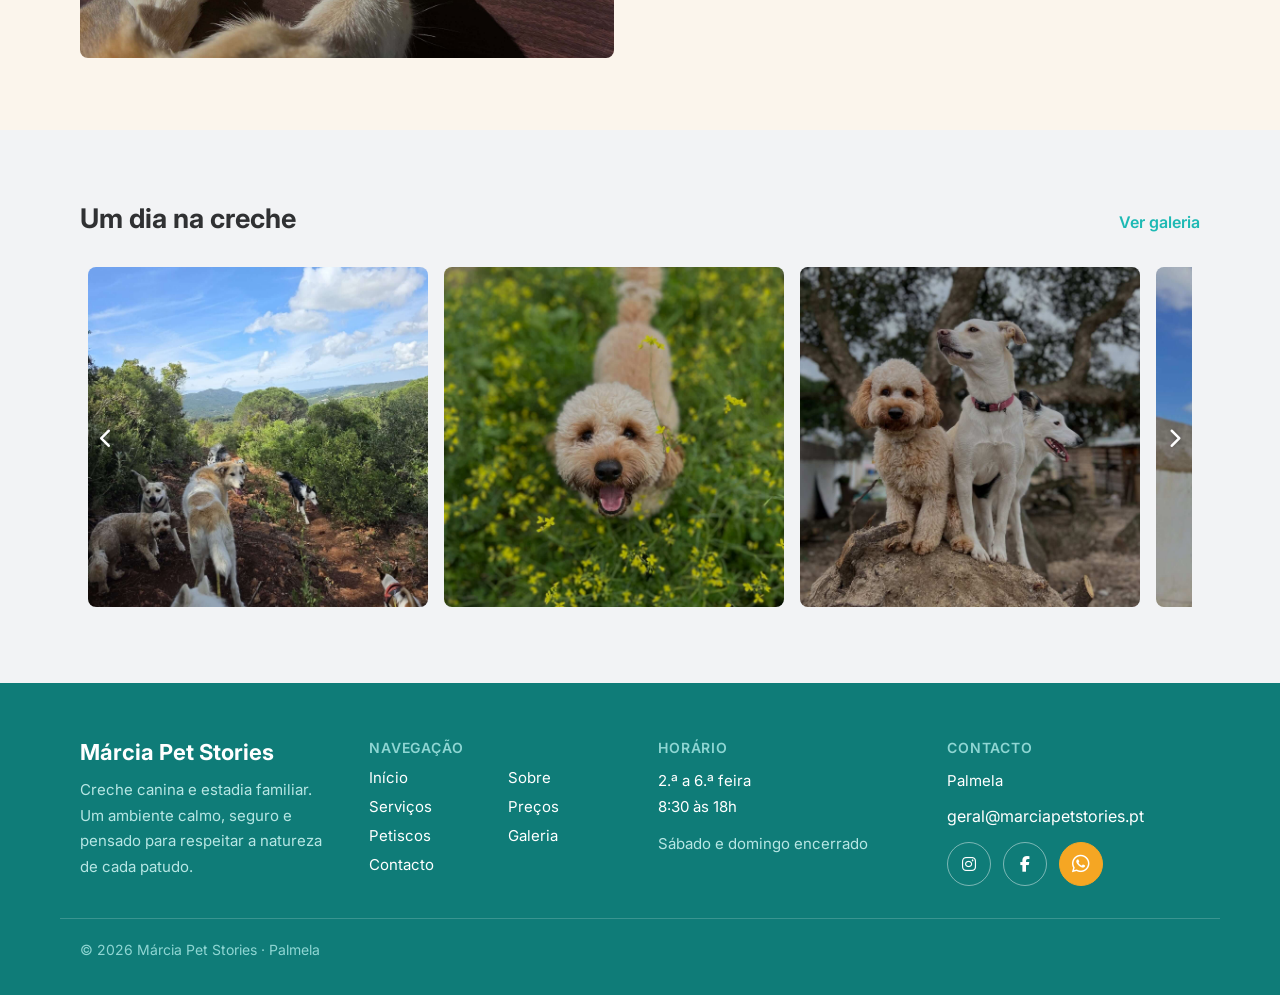
==== commit b254281a: "Menos espaço vazio entre "Por que nos escolher" e "Como funciona" As duas secções são seguidas e têm" ====
--- a/index.html
+++ b/index.html
@@ -176,7 +176,7 @@
       </div>
     </section>
 
-    <section class="fundo-creme">
+    <section class="fundo-creme section-no-top">
       <div class="wrap">
         <h2 class="section-heading">Como funciona</h2>
         <div class="grelha-4" id="passos"></div>
--- a/styles.css
+++ b/styles.css
@@ -71,7 +71,7 @@
 .section-header { display: flex; flex-direction: column; align-items: flex-start; gap: 14px; margin-bottom: 32px; }
 .section-header.center { align-items: center; text-align: center; }
 .section-header h2 { margin: 0; }
-.feature-grid { display: grid; grid-template-columns: repeat(auto-fit, minmax(220px, 1fr)); gap: 20px; }
+.feature-grid { display: grid; grid-template-columns: repeat(auto-fit, minmax(min(220px, 100%), 1fr)); gap: 20px; }
 .feature-card {
   background: #fff;
   border: 1px solid var(--borda);
@@ -95,7 +95,7 @@
 }
 .feature-card h3 { font-size: 19px; color: var(--texto); }
 .feature-card p { font-size: 15px; line-height: 1.75; }
-.testimonial-grid { display: grid; grid-template-columns: repeat(auto-fit, minmax(220px, 1fr)); gap: 20px; }
+.testimonial-grid { display: grid; grid-template-columns: repeat(auto-fit, minmax(min(220px, 100%), 1fr)); gap: 20px; }
 .testimonial-card {
   background: #fff;
   border: 1px solid var(--borda);
@@ -237,8 +237,12 @@
   position: fixed;
   top: 0;
   right: 0;
-  bottom: 0;
   width: 66.6667%;
+  /* Sem bottom fixo: a altura é a do conteúdo. O máximo (e o overflow) só
+     entram em jogo em ecrãs baixos, como o telemóvel deitado. O dvh repete o
+     vh para os browsers que não o conhecem ficarem com o valor antigo. */
+  max-height: calc(100vh - 24px);
+  max-height: calc(100dvh - 24px);
   z-index: 100;
   background: #fff;
   display: none;
@@ -473,13 +477,13 @@
 .seta-flutuante.dir { right: 4px; }
 
 #rail-galeria > *, #fotos-petiscos > * { width: clamp(240px, 26vw, 320px); }
-.grelha-servicos { display: grid; grid-template-columns: repeat(auto-fit, minmax(320px, 1fr)); gap: 20px; }
+.grelha-servicos { display: grid; grid-template-columns: repeat(auto-fit, minmax(min(320px, 100%), 1fr)); gap: 20px; }
 @media (max-width: 600px) {
   #rail-galeria > *, #fotos-petiscos > * { width: 100%; }
 }
 
 /* ---------- Petiscos ---------- */
-.catalogo { display: grid; grid-template-columns: repeat(auto-fit, minmax(260px, 1fr)); gap: 20px; align-items: start; }
+.catalogo { display: grid; grid-template-columns: repeat(auto-fit, minmax(min(260px, 100%), 1fr)); gap: 20px; align-items: start; }
 .grupo { background: #fff; border: 1px solid var(--borda); border-radius: var(--raio); overflow: hidden; }
 .grupo header { padding: 18px 24px; background: var(--creme); border-bottom: 1px solid #F0E3CE; }
 .grupo header h3 { font-size: 17px; color: #8a6a3a; }
@@ -562,7 +566,7 @@
 footer { background: var(--teal-dark); color: #fff; }
 footer .wrap.grelha {
   display: grid;
-  grid-template-columns: repeat(auto-fit, minmax(200px, 1fr));
+  grid-template-columns: repeat(auto-fit, minmax(min(200px, 100%), 1fr));
   gap: 36px;
   align-items: start;
   padding-top: clamp(40px, 6vw, 56px);
@@ -621,7 +625,7 @@
   .grelha-3 { grid-template-columns: repeat(3, minmax(0, 1fr)); }
   .grelha-4 { grid-template-columns: repeat(4, minmax(0, 1fr)); }
   .grelha-5 { grid-template-columns: repeat(5, minmax(0, 1fr)); }
-  .grelha-fotos { grid-template-columns: repeat(auto-fit, minmax(260px, 1fr)); }
+  .grelha-fotos { grid-template-columns: repeat(auto-fit, minmax(min(260px, 100%), 1fr)); }
 }
 
 @media (max-width: 899px) {
@@ -650,7 +654,7 @@
 .loja { display: flex; flex-direction: column; gap: 40px; }
 .loja-grupo header { padding-bottom: 10px; border-bottom: 1px solid #F0E3CE; margin-bottom: 20px; }
 .loja-grupo header h3 { font-size: 17px; color: #8a6a3a; }
-.loja-cartoes { display: grid; grid-template-columns: repeat(auto-fill, minmax(260px, 1fr)); gap: 18px; align-items: stretch; grid-auto-rows: 1fr; }
+.loja-cartoes { display: grid; grid-template-columns: repeat(auto-fill, minmax(min(260px, 100%), 1fr)); gap: 18px; align-items: stretch; grid-auto-rows: 1fr; }
 
 .produto {
   height: 100%;
@@ -996,5 +1000,7 @@
 }
 
 
-/* Sem barra de rolagem horizontal (a gaveta vive fora do ecrã) */
-html, body { overflow-x: hidden; max-width: 100%; }
+/* Evita barra de rolagem horizontal. Tem de ser 'clip' e não 'hidden': o
+   'hidden' faz do html um contentor de rolagem e isso quebra o
+   position: sticky do cabeçalho. O 'clip' recorta sem criar esse contentor. */
+html, body { overflow-x: clip; max-width: 100%; }
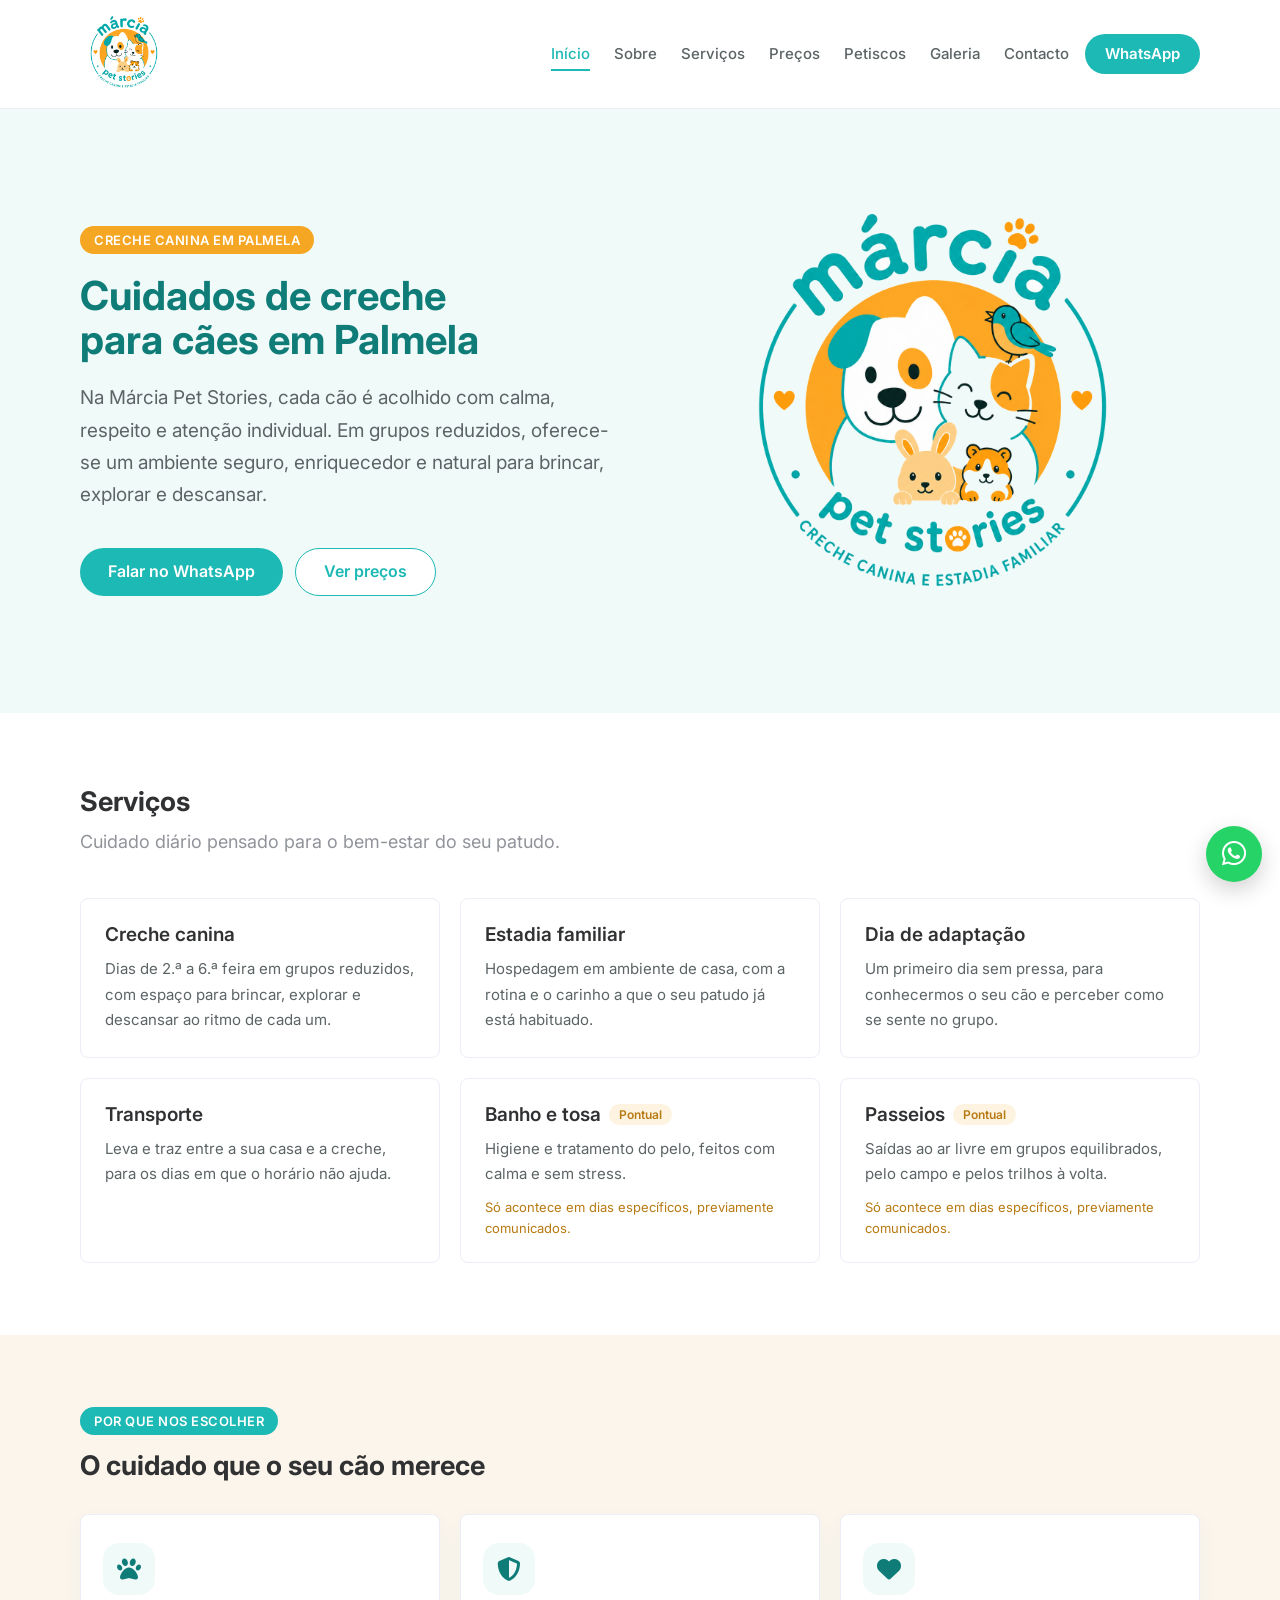
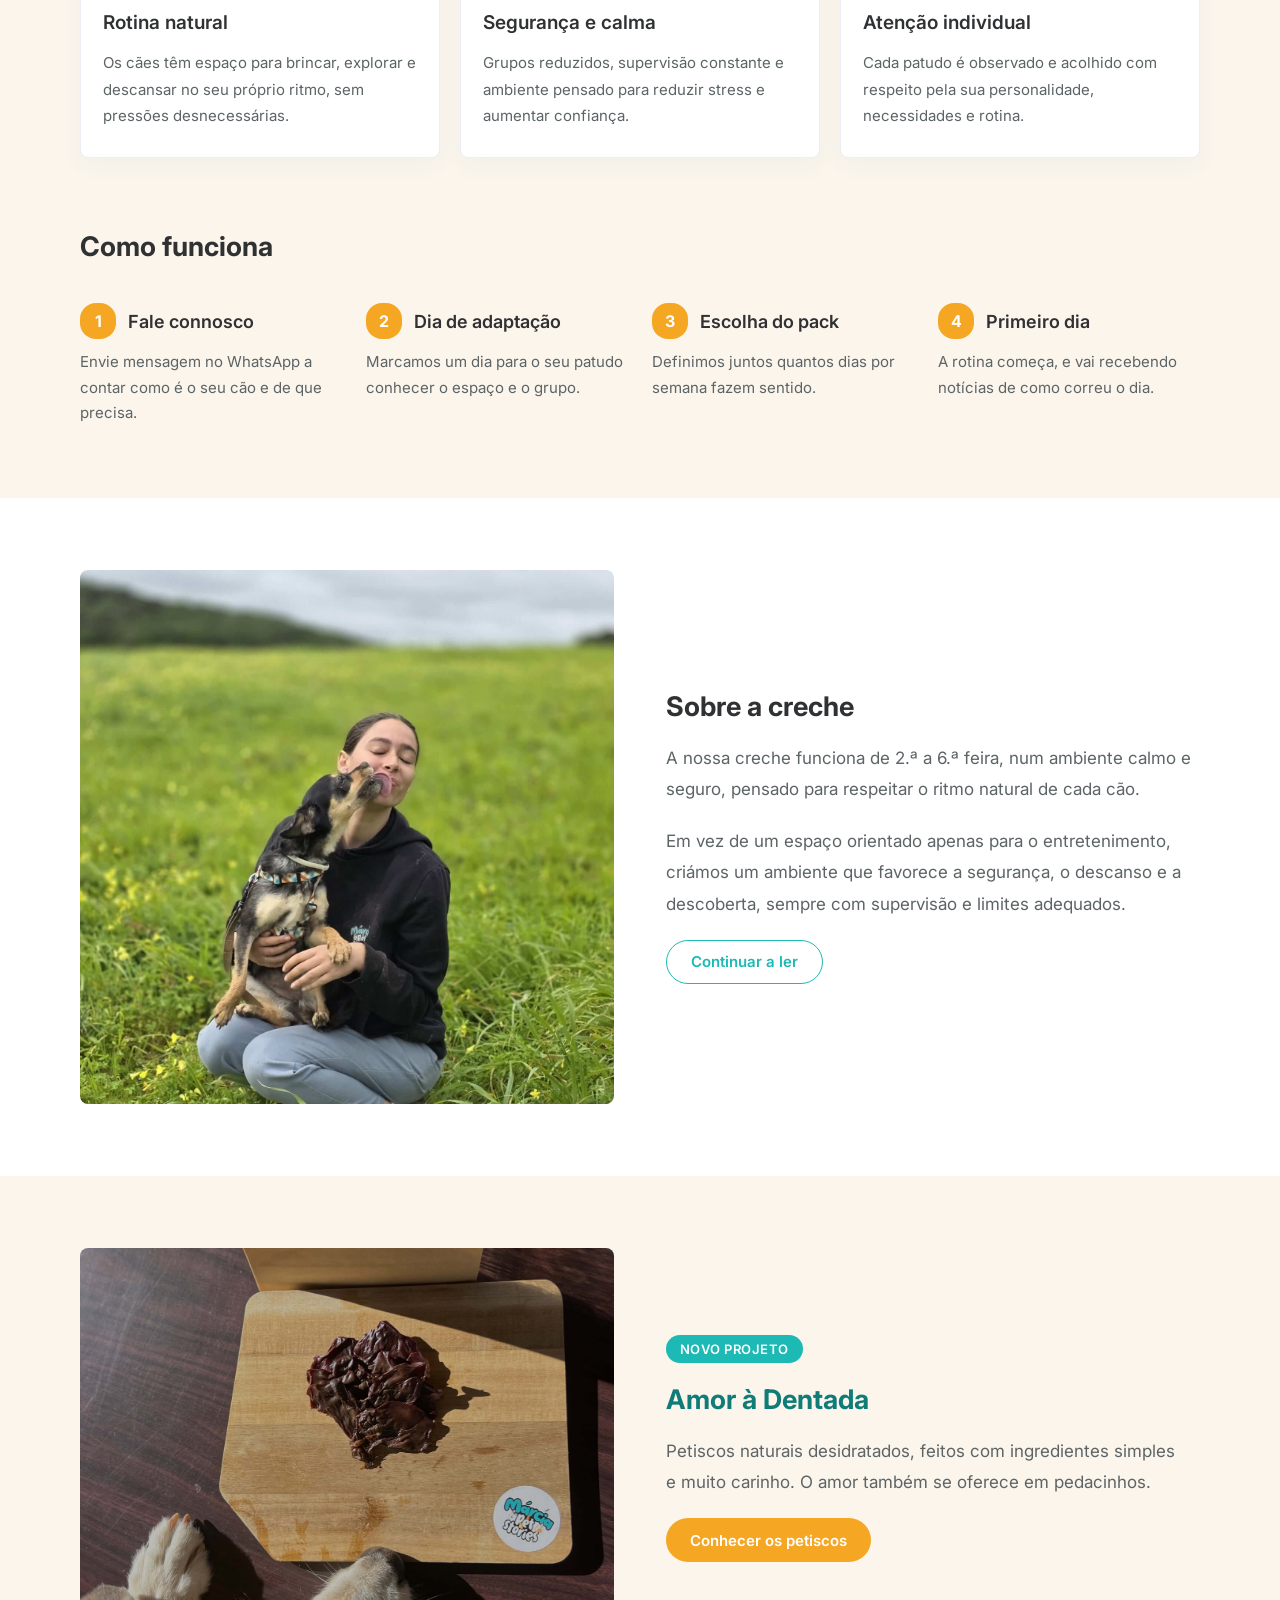
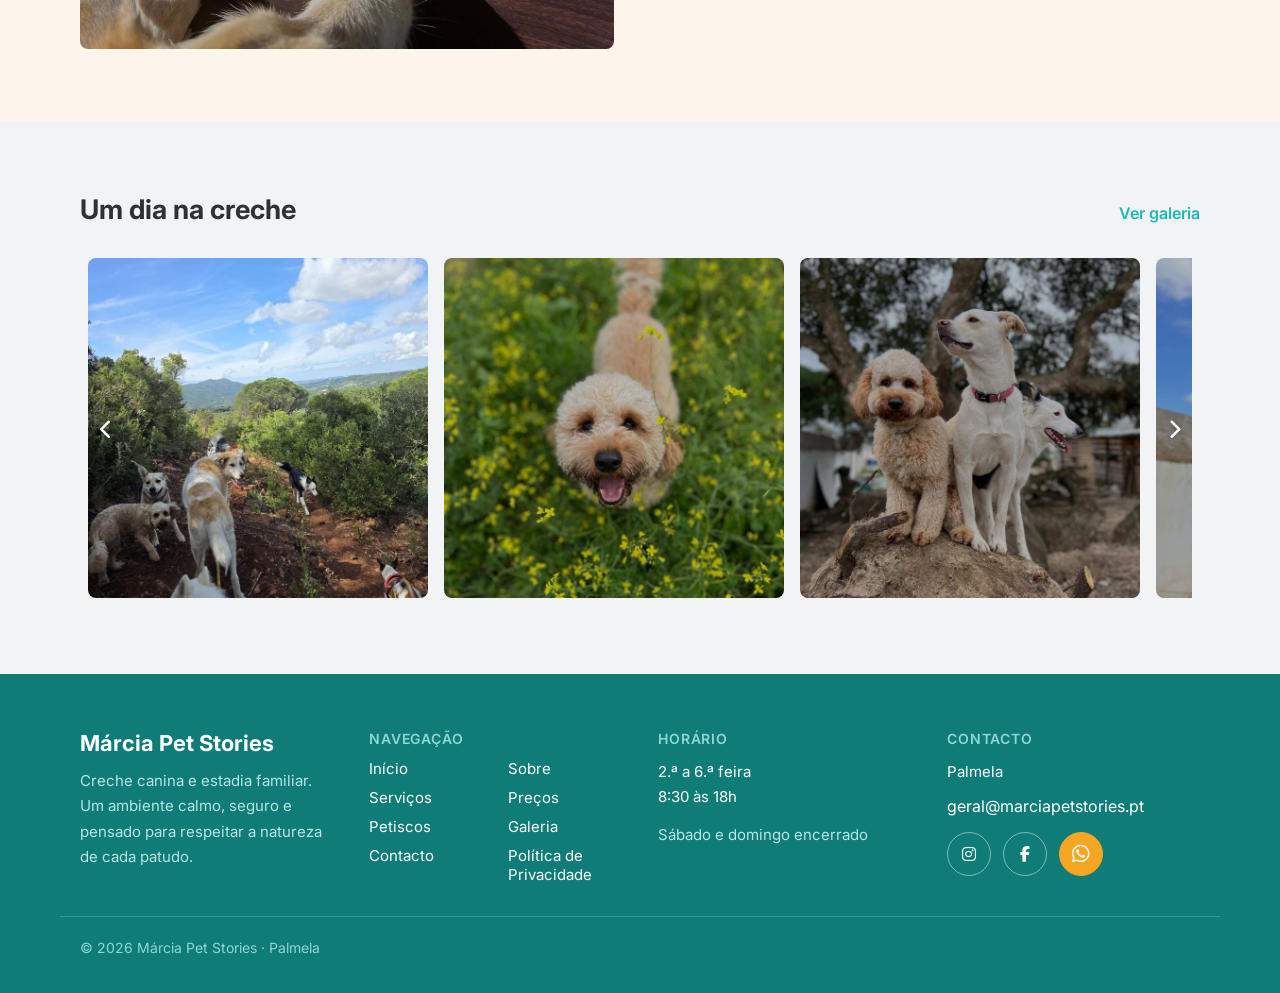
==== commit 08015d1c: "Adicionar política de privacidade" ====
--- a/index.html
+++ b/index.html
@@ -240,6 +240,7 @@
         <a href="petiscos.html">Petiscos</a>
         <a href="galeria.html">Galeria</a>
         <a href="contacto.html">Contacto</a>
+          <a href="privacidade.html">Política de Privacidade</a>
       </div>
     </div>
     <div class="bloco">
--- a/styles.css
+++ b/styles.css
@@ -145,6 +145,8 @@
 .compact-panel { gap: 18px; }
 .footer-meta { font-size: 15px; line-height: 1.7; }
 .footer-social { padding-top: 4px; }
+.aviso-privacidade{font-size:13px;color:#5c6466;margin-top:8px;line-height:1.5}
+.aviso-privacidade a{color:var(--teal-dark)}
 .drawer-logo { height: 64px; width: auto; }
 
 /* ---------- Cabeçalho ---------- */
@@ -359,8 +361,10 @@
   padding: 3px 10px;
   border-radius: 20px;
 }
-.nota { font-size: 14px; line-height: 1.6; color: var(--laranja-dark); }
-.cartao p, .passo p { font-size: 15px; line-height: 1.7; }
+/* A nota dos serviços pontuais. O tamanho vive só aqui: as regras dos
+   cartões excluem-na com :not(.nota), senão venciam-na por especificidade. */
+.nota { font-size: 13px; line-height: 1.6; color: var(--laranja-dark); }
+.cartao p:not(.nota), .passo p:not(.nota) { font-size: 15px; line-height: 1.7; }
 .passo { display: flex; flex-direction: column; gap: 10px; }
 .passo-topo { display: flex; align-items: center; gap: 12px; }
 .passo-topo .numero { flex: none; }
@@ -527,8 +531,7 @@
 .cartao.largo { flex-direction: row; gap: 20px; align-items: flex-start; padding: 28px; }
 .cartao.largo .interior { display: flex; flex-direction: column; gap: 8px; }
 .cartao.largo h3 { font-size: 20px; }
-.cartao.largo p { font-size: 16px; }
-.cartao.largo .nota { font-size: 15px; }
+.cartao.largo p:not(.nota) { font-size: 16px; }
 
 .passo h3 { font-size: 18px; margin: 0; }
 .mapa-caixa { border: 1px solid var(--borda); border-radius: var(--raio); overflow: hidden; }
